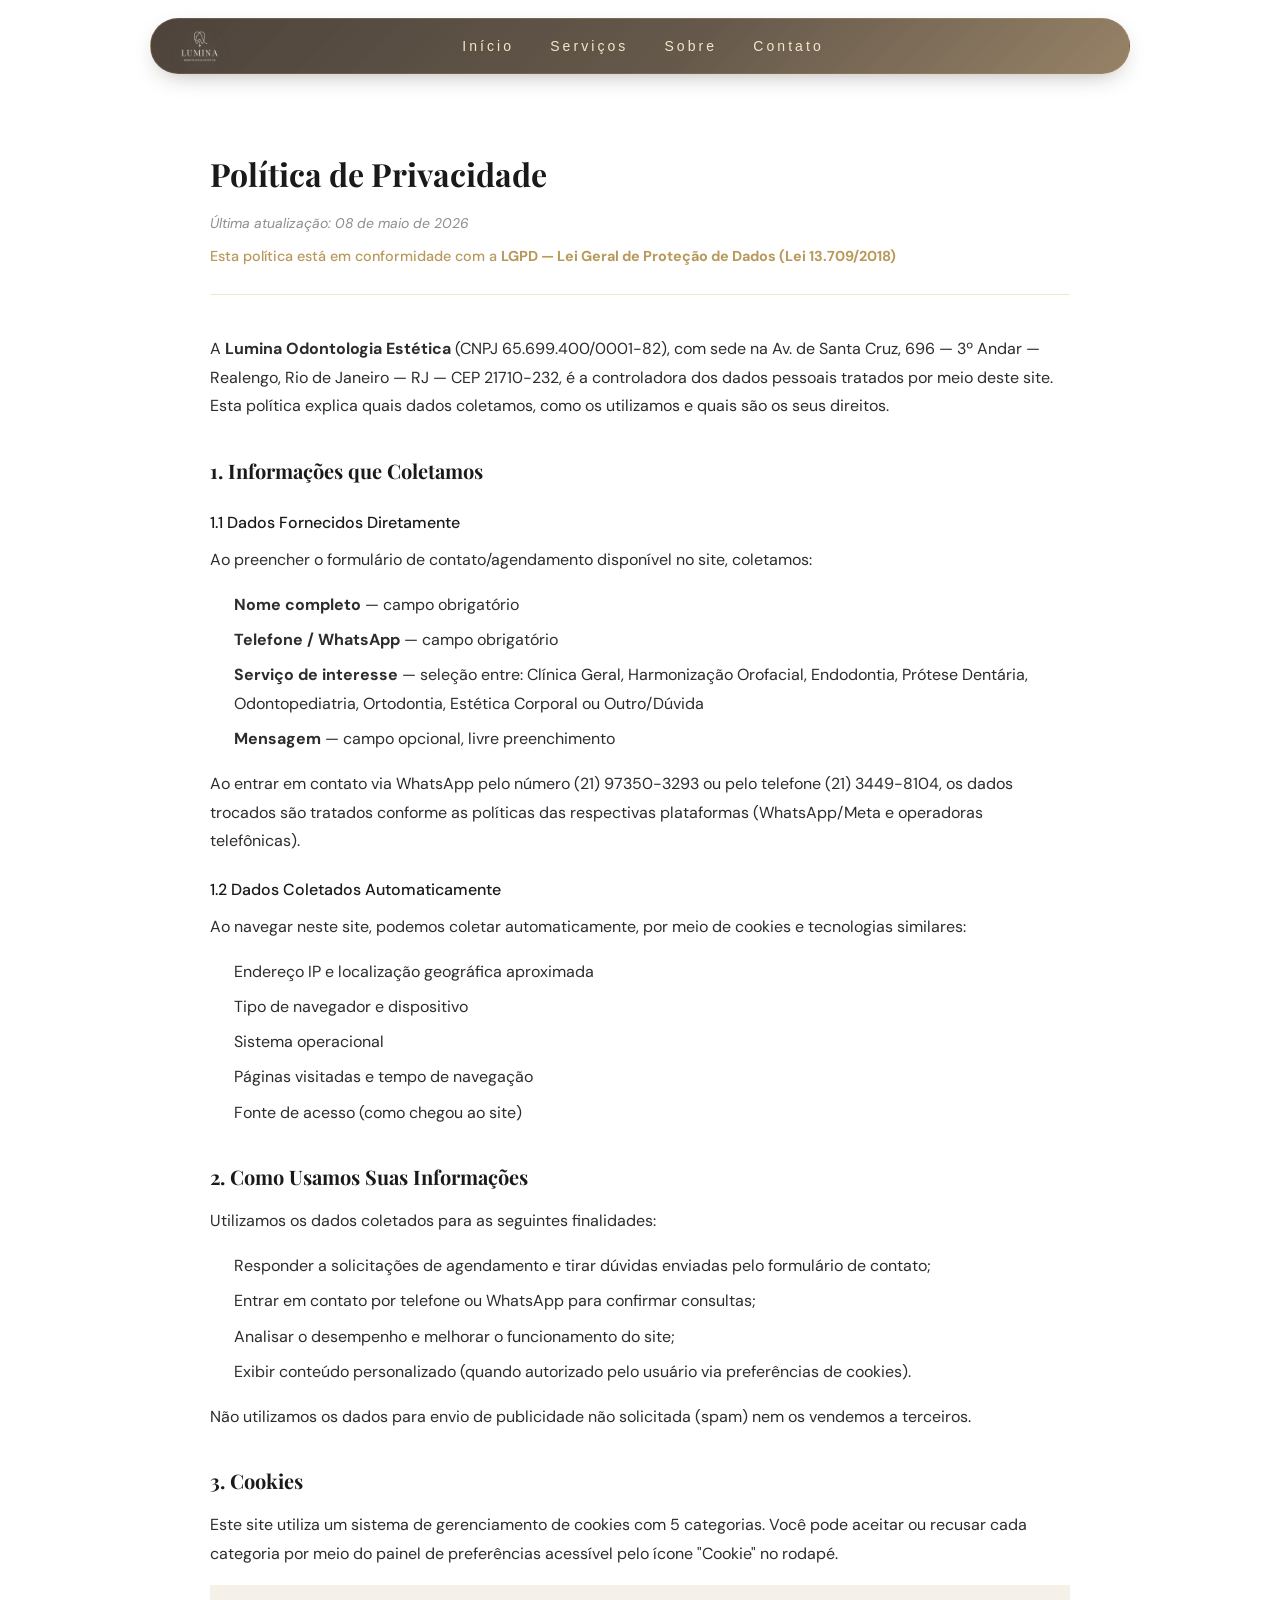
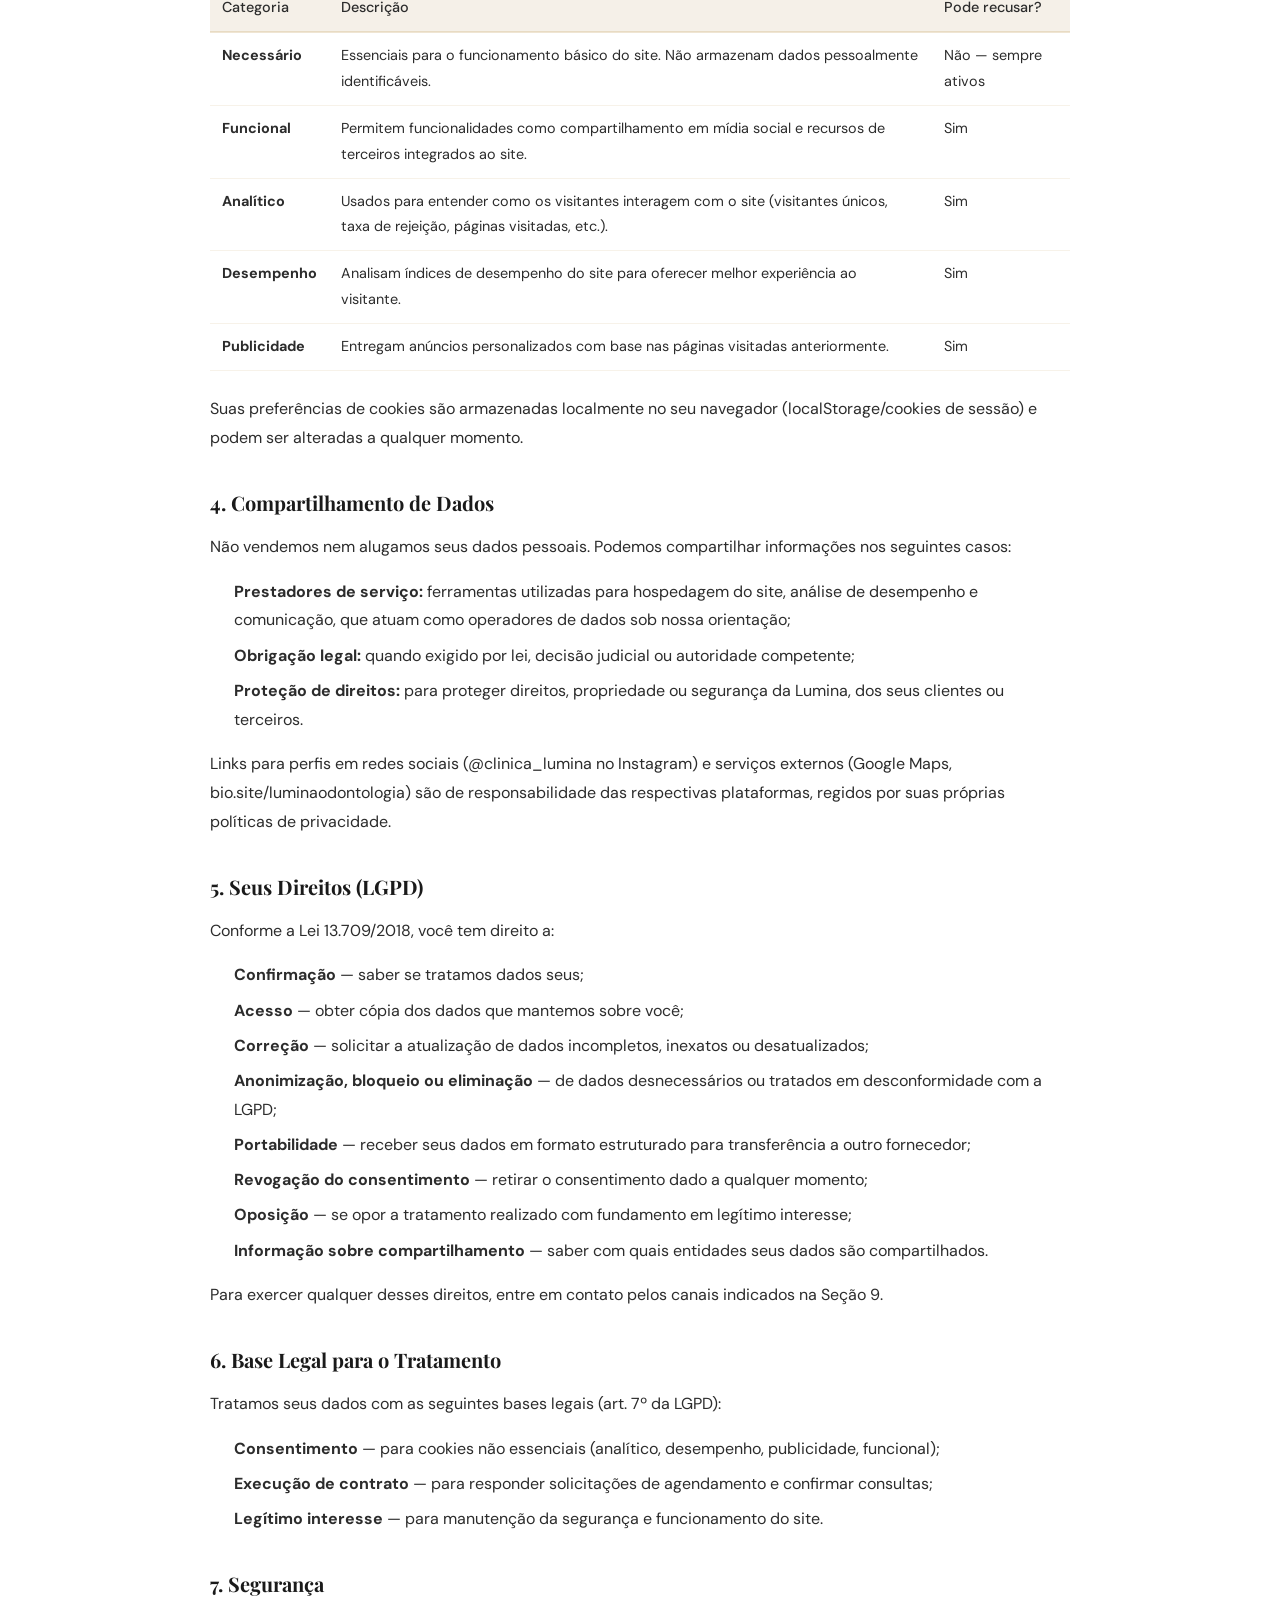
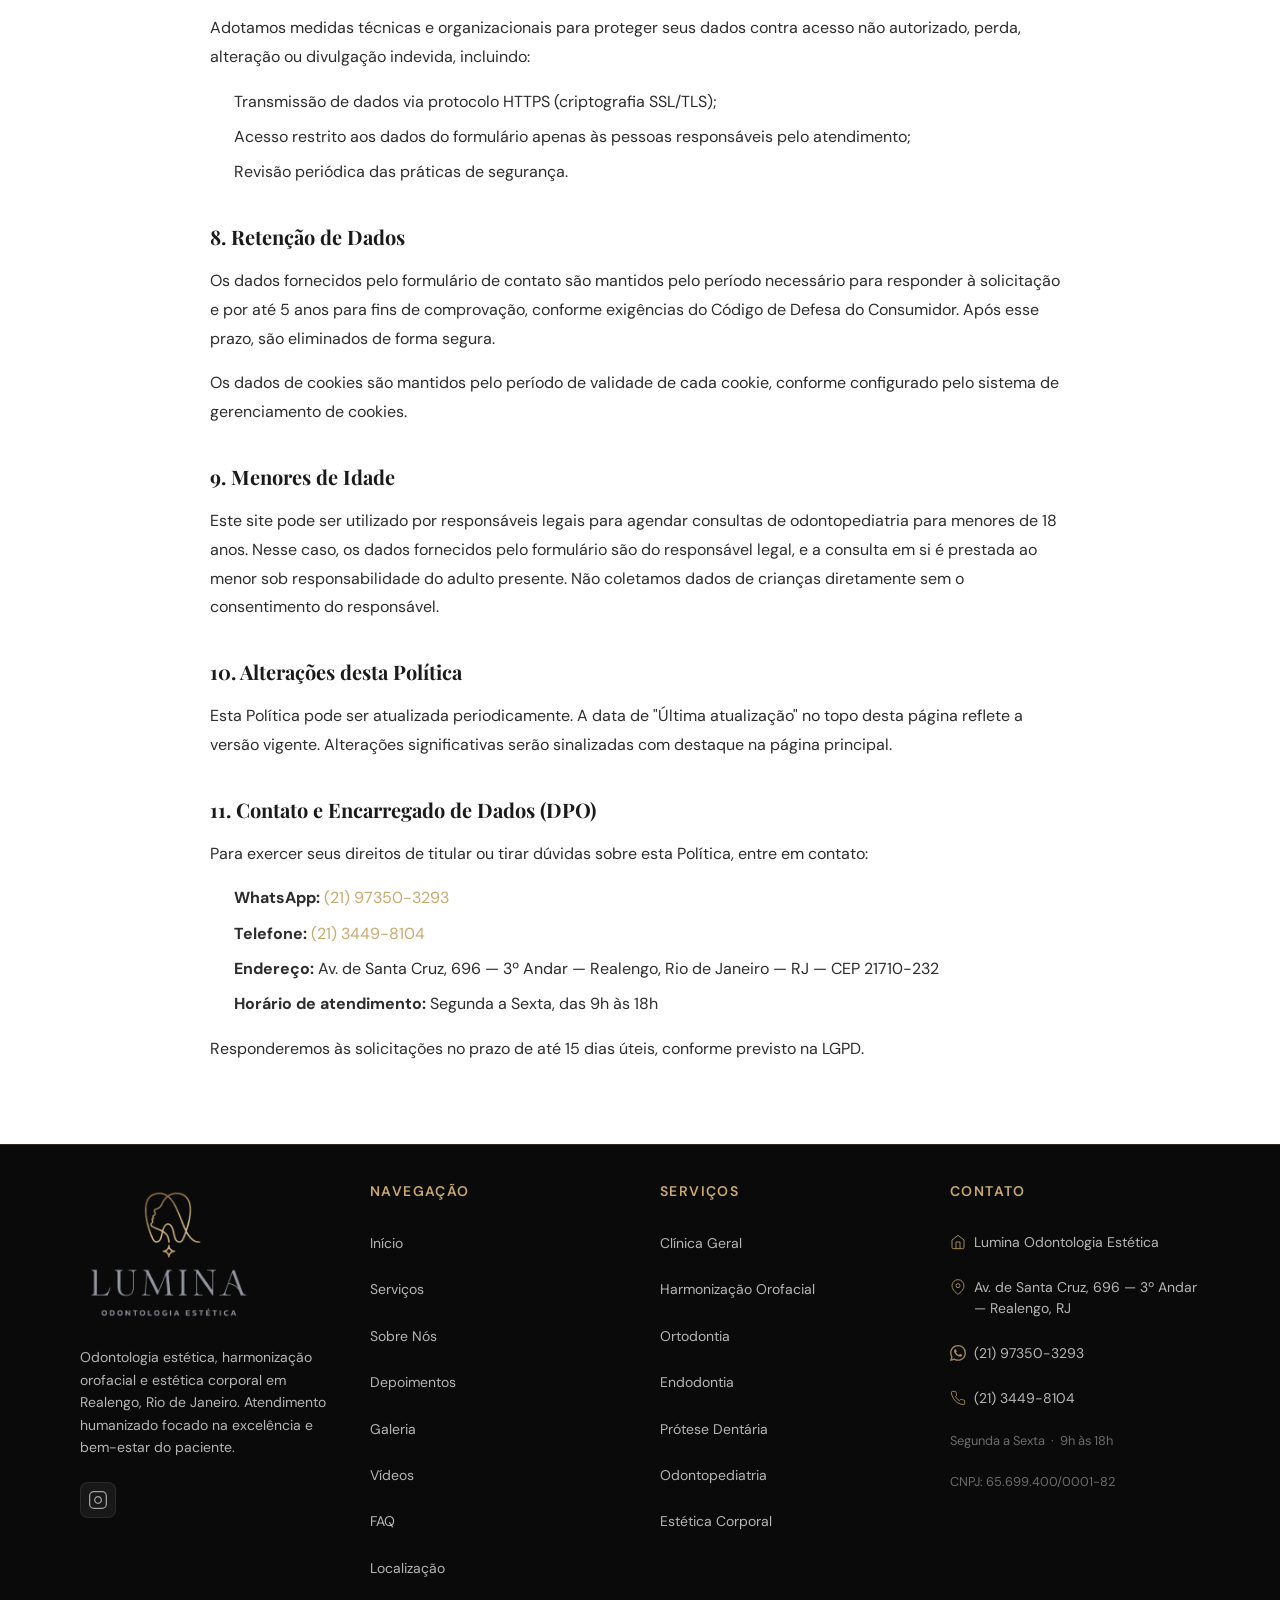
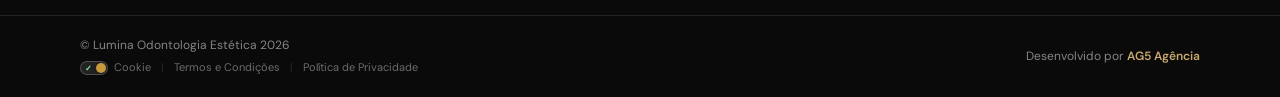
==== politica-de-privacidade.html @ 4908723a "feat: atualização da landing page para versão premium" ====
<!DOCTYPE html>
<html lang="pt-BR">
<head>
  <meta charset="UTF-8">
  <meta name="viewport" content="width=device-width, initial-scale=1.0">
  <title>Política de Privacidade — Lumina Odontologia Estética</title>
  <meta name="robots" content="noindex">
  <link rel="preconnect" href="https://fonts.googleapis.com">
  <link rel="preconnect" href="https://fonts.gstatic.com" crossorigin>
  <link href="https://fonts.googleapis.com/css2?family=Playfair+Display:wght@400;700&family=DM+Sans:wght@300;400;500&display=swap" rel="stylesheet">
  <link rel="stylesheet" href="style.css">
  <link rel="preload" href="cookie-banner.css" as="style" onload="this.onload=null;this.rel='stylesheet'">
  <noscript><link rel="stylesheet" href="cookie-banner.css"></noscript>
  <link rel="shortcut icon" href="Assets/favicon-lumina-odontologia.ico" type="image/x-icon">
  <style>
    .legal-page {
      max-width: 900px;
      margin: calc(var(--navbar-height) + 60px) auto 80px;
      padding: 0 20px;
      font-family: var(--font-corpo);
      color: var(--grafite);
      line-height: 1.8;
    }
    .legal-page h1 {
      font-family: var(--font-titulo);
      font-size: 2rem;
      color: var(--preto);
      margin-bottom: 0.5rem;
    }
    .legal-page .legal-meta {
      font-size: 0.875rem;
      color: var(--cinza);
      margin-bottom: 0.5rem;
    }
    .legal-page .legal-lgpd {
      font-size: 0.9rem;
      font-weight: 500;
      color: var(--ouro-escuro);
      margin-bottom: 2.5rem;
      padding-bottom: 1.5rem;
      border-bottom: 1px solid var(--borda-forte);
    }
    .legal-page h2 {
      font-family: var(--font-titulo);
      font-size: 1.25rem;
      color: var(--preto);
      margin: 2rem 0 0.75rem;
    }
    .legal-page h3 {
      font-size: 1rem;
      font-weight: 500;
      color: var(--preto);
      margin: 1.25rem 0 0.5rem;
    }
    .legal-page p {
      margin-bottom: 1rem;
    }
    .legal-page ul {
      margin: 0.5rem 0 1rem 1.5rem;
    }
    .legal-page ul li {
      margin-bottom: 0.4rem;
    }
    .legal-page table {
      width: 100%;
      border-collapse: collapse;
      margin: 1rem 0 1.5rem;
      font-size: 0.9rem;
    }
    .legal-page table th {
      background: var(--creme);
      text-align: left;
      padding: 10px 12px;
      font-weight: 500;
      border-bottom: 2px solid var(--borda-forte);
    }
    .legal-page table td {
      padding: 10px 12px;
      border-bottom: 1px solid var(--borda);
      vertical-align: top;
    }
    .legal-page a {
      color: var(--ouro);
      text-decoration: none;
    }
    .legal-page a:hover {
      text-decoration: underline;
    }
  </style>
</head>
<body>

  <!-- ========== NAVBAR PREMIUM ========== -->
  <header class="navbar-wrapper">
    <nav class="navbar" id="navbar" role="navigation" aria-label="Navegação principal">
      <div class="navbar-container">
        <!-- Brand / Logo -->
        <a href="index.html" class="navbar-logo" aria-label="Lumina Odontologia Estética - Início">
          <picture>
            <source media="(min-width: 768px)" srcset="Assets/logo-lumina-odontologia-desktop.webp">
            <img src="Assets/logo-lumina-odontologia-mobile.webp" alt="Lumina Odontologia Estética" class="logo-image">
          </picture>
        </a>

        <!-- Desktop Menu -->
        <div class="navbar-desktop">
          <ul class="navbar-links" role="menubar">
            <li class="nav-item" role="none"><a href="index.html#inicio" class="nav-link" role="menuitem">Início</a></li>
            <li class="nav-item" role="none"><a href="index.html#servicos" class="nav-link" role="menuitem">Serviços</a></li>
            <li class="nav-item" role="none"><a href="index.html#sobre" class="nav-link" role="menuitem">Sobre</a></li>
            <li class="nav-item" role="none"><a href="index.html#cta" class="nav-link" role="menuitem">Contato</a></li>
          </ul>
        </div>

        <!-- Mobile Toggle -->
        <button class="navbar-toggle" id="navbarToggle" aria-label="Abrir menu" aria-expanded="false" aria-controls="drawer">
          <span class="hamburger-line"></span>
          <span class="hamburger-line"></span>
          <span class="hamburger-line"></span>
        </button>
      </div>
    </nav>
  </header>

  <main class="legal-page" id="conteudo-principal">
    <h1>Política de Privacidade</h1>
    <p class="legal-meta"><em>Última atualização: 08 de maio de 2026</em></p>
    <p class="legal-lgpd">Esta política está em conformidade com a <strong>LGPD — Lei Geral de Proteção de Dados (Lei 13.709/2018)</strong></p>

    <p>A <strong>Lumina Odontologia Estética</strong> (CNPJ 65.699.400/0001-82), com sede na Av. de Santa Cruz, 696 — 3º Andar — Realengo, Rio de Janeiro — RJ — CEP 21710-232, é a controladora dos dados pessoais tratados por meio deste site. Esta política explica quais dados coletamos, como os utilizamos e quais são os seus direitos.</p>

    <section>
      <h2>1. Informações que Coletamos</h2>

      <h3>1.1 Dados Fornecidos Diretamente</h3>
      <p>Ao preencher o formulário de contato/agendamento disponível no site, coletamos:</p>
      <ul>
        <li><strong>Nome completo</strong> — campo obrigatório</li>
        <li><strong>Telefone / WhatsApp</strong> — campo obrigatório</li>
        <li><strong>Serviço de interesse</strong> — seleção entre: Clínica Geral, Harmonização Orofacial, Endodontia, Prótese Dentária, Odontopediatria, Ortodontia, Estética Corporal ou Outro/Dúvida</li>
        <li><strong>Mensagem</strong> — campo opcional, livre preenchimento</li>
      </ul>
      <p>Ao entrar em contato via WhatsApp pelo número (21) 97350-3293 ou pelo telefone (21) 3449-8104, os dados trocados são tratados conforme as políticas das respectivas plataformas (WhatsApp/Meta e operadoras telefônicas).</p>

      <h3>1.2 Dados Coletados Automaticamente</h3>
      <p>Ao navegar neste site, podemos coletar automaticamente, por meio de cookies e tecnologias similares:</p>
      <ul>
        <li>Endereço IP e localização geográfica aproximada</li>
        <li>Tipo de navegador e dispositivo</li>
        <li>Sistema operacional</li>
        <li>Páginas visitadas e tempo de navegação</li>
        <li>Fonte de acesso (como chegou ao site)</li>
      </ul>
    </section>

    <section>
      <h2>2. Como Usamos Suas Informações</h2>
      <p>Utilizamos os dados coletados para as seguintes finalidades:</p>
      <ul>
        <li>Responder a solicitações de agendamento e tirar dúvidas enviadas pelo formulário de contato;</li>
        <li>Entrar em contato por telefone ou WhatsApp para confirmar consultas;</li>
        <li>Analisar o desempenho e melhorar o funcionamento do site;</li>
        <li>Exibir conteúdo personalizado (quando autorizado pelo usuário via preferências de cookies).</li>
      </ul>
      <p>Não utilizamos os dados para envio de publicidade não solicitada (spam) nem os vendemos a terceiros.</p>
    </section>

    <section>
      <h2>3. Cookies</h2>
      <p>Este site utiliza um sistema de gerenciamento de cookies com 5 categorias. Você pode aceitar ou recusar cada categoria por meio do painel de preferências acessível pelo ícone "Cookie" no rodapé.</p>

      <table>
        <thead>
          <tr>
            <th>Categoria</th>
            <th>Descrição</th>
            <th>Pode recusar?</th>
          </tr>
        </thead>
        <tbody>
          <tr>
            <td><strong>Necessário</strong></td>
            <td>Essenciais para o funcionamento básico do site. Não armazenam dados pessoalmente identificáveis.</td>
            <td>Não — sempre ativos</td>
          </tr>
          <tr>
            <td><strong>Funcional</strong></td>
            <td>Permitem funcionalidades como compartilhamento em mídia social e recursos de terceiros integrados ao site.</td>
            <td>Sim</td>
          </tr>
          <tr>
            <td><strong>Analítico</strong></td>
            <td>Usados para entender como os visitantes interagem com o site (visitantes únicos, taxa de rejeição, páginas visitadas, etc.).</td>
            <td>Sim</td>
          </tr>
          <tr>
            <td><strong>Desempenho</strong></td>
            <td>Analisam índices de desempenho do site para oferecer melhor experiência ao visitante.</td>
            <td>Sim</td>
          </tr>
          <tr>
            <td><strong>Publicidade</strong></td>
            <td>Entregam anúncios personalizados com base nas páginas visitadas anteriormente.</td>
            <td>Sim</td>
          </tr>
        </tbody>
      </table>

      <p>Suas preferências de cookies são armazenadas localmente no seu navegador (localStorage/cookies de sessão) e podem ser alteradas a qualquer momento.</p>
    </section>

    <section>
      <h2>4. Compartilhamento de Dados</h2>
      <p>Não vendemos nem alugamos seus dados pessoais. Podemos compartilhar informações nos seguintes casos:</p>
      <ul>
        <li><strong>Prestadores de serviço:</strong> ferramentas utilizadas para hospedagem do site, análise de desempenho e comunicação, que atuam como operadores de dados sob nossa orientação;</li>
        <li><strong>Obrigação legal:</strong> quando exigido por lei, decisão judicial ou autoridade competente;</li>
        <li><strong>Proteção de direitos:</strong> para proteger direitos, propriedade ou segurança da Lumina, dos seus clientes ou terceiros.</li>
      </ul>
      <p>Links para perfis em redes sociais (@clinica_lumina no Instagram) e serviços externos (Google Maps, bio.site/luminaodontologia) são de responsabilidade das respectivas plataformas, regidos por suas próprias políticas de privacidade.</p>
    </section>

    <section>
      <h2>5. Seus Direitos (LGPD)</h2>
      <p>Conforme a Lei 13.709/2018, você tem direito a:</p>
      <ul>
        <li><strong>Confirmação</strong> — saber se tratamos dados seus;</li>
        <li><strong>Acesso</strong> — obter cópia dos dados que mantemos sobre você;</li>
        <li><strong>Correção</strong> — solicitar a atualização de dados incompletos, inexatos ou desatualizados;</li>
        <li><strong>Anonimização, bloqueio ou eliminação</strong> — de dados desnecessários ou tratados em desconformidade com a LGPD;</li>
        <li><strong>Portabilidade</strong> — receber seus dados em formato estruturado para transferência a outro fornecedor;</li>
        <li><strong>Revogação do consentimento</strong> — retirar o consentimento dado a qualquer momento;</li>
        <li><strong>Oposição</strong> — se opor a tratamento realizado com fundamento em legítimo interesse;</li>
        <li><strong>Informação sobre compartilhamento</strong> — saber com quais entidades seus dados são compartilhados.</li>
      </ul>
      <p>Para exercer qualquer desses direitos, entre em contato pelos canais indicados na Seção 9.</p>
    </section>

    <section>
      <h2>6. Base Legal para o Tratamento</h2>
      <p>Tratamos seus dados com as seguintes bases legais (art. 7º da LGPD):</p>
      <ul>
        <li><strong>Consentimento</strong> — para cookies não essenciais (analítico, desempenho, publicidade, funcional);</li>
        <li><strong>Execução de contrato</strong> — para responder solicitações de agendamento e confirmar consultas;</li>
        <li><strong>Legítimo interesse</strong> — para manutenção da segurança e funcionamento do site.</li>
      </ul>
    </section>

    <section>
      <h2>7. Segurança</h2>
      <p>Adotamos medidas técnicas e organizacionais para proteger seus dados contra acesso não autorizado, perda, alteração ou divulgação indevida, incluindo:</p>
      <ul>
        <li>Transmissão de dados via protocolo HTTPS (criptografia SSL/TLS);</li>
        <li>Acesso restrito aos dados do formulário apenas às pessoas responsáveis pelo atendimento;</li>
        <li>Revisão periódica das práticas de segurança.</li>
      </ul>
    </section>

    <section>
      <h2>8. Retenção de Dados</h2>
      <p>Os dados fornecidos pelo formulário de contato são mantidos pelo período necessário para responder à solicitação e por até 5 anos para fins de comprovação, conforme exigências do Código de Defesa do Consumidor. Após esse prazo, são eliminados de forma segura.</p>
      <p>Os dados de cookies são mantidos pelo período de validade de cada cookie, conforme configurado pelo sistema de gerenciamento de cookies.</p>
    </section>

    <section>
      <h2>9. Menores de Idade</h2>
      <p>Este site pode ser utilizado por responsáveis legais para agendar consultas de odontopediatria para menores de 18 anos. Nesse caso, os dados fornecidos pelo formulário são do responsável legal, e a consulta em si é prestada ao menor sob responsabilidade do adulto presente. Não coletamos dados de crianças diretamente sem o consentimento do responsável.</p>
    </section>

    <section>
      <h2>10. Alterações desta Política</h2>
      <p>Esta Política pode ser atualizada periodicamente. A data de "Última atualização" no topo desta página reflete a versão vigente. Alterações significativas serão sinalizadas com destaque na página principal.</p>
    </section>

    <section>
      <h2>11. Contato e Encarregado de Dados (DPO)</h2>
      <p>Para exercer seus direitos de titular ou tirar dúvidas sobre esta Política, entre em contato:</p>
      <ul>
        <li><strong>WhatsApp:</strong> <a href="https://wa.me/5521973503293" target="_blank" rel="noopener noreferrer">(21) 97350-3293</a></li>
        <li><strong>Telefone:</strong> <a href="tel:+552134498104">(21) 3449-8104</a></li>
        <li><strong>Endereço:</strong> Av. de Santa Cruz, 696 — 3º Andar — Realengo, Rio de Janeiro — RJ — CEP 21710-232</li>
        <li><strong>Horário de atendimento:</strong> Segunda a Sexta, das 9h às 18h</li>
      </ul>
      <p>Responderemos às solicitações no prazo de até 15 dias úteis, conforme previsto na LGPD.</p>
    </section>
  </main>

  <!-- ========== RODAPÉ ========== -->
  <footer class="rodape" role="contentinfo">
    <div class="footer-main">
      <div class="footer-container">

        <!-- Coluna 1 — Marca -->
        <div class="footer-brand">
          <a href="index.html" class="rodape-logo" aria-label="Lumina Odontologia Estética">
            <img src="Assets/logo-lumina-odontologia-desktop.webp" alt="Lumina Odontologia Estética" class="footer-logo-img">
          </a>
          <p class="footer-desc">Odontologia estética, harmonização orofacial e estética corporal em Realengo, Rio de Janeiro. Atendimento humanizado focado na excelência e bem-estar do paciente.</p>
          <div class="footer-social">
            <a href="https://www.instagram.com/clinica_lumina/" target="_blank" rel="noopener noreferrer" class="footer-social-link" aria-label="Instagram @clinica_lumina">
              <svg viewBox="0 0 24 24" fill="none" stroke="currentColor" stroke-width="1.5" width="20" height="20" aria-hidden="true">
                <rect x="2" y="2" width="20" height="20" rx="5" ry="5"/>
                <path d="M16 11.37A4 4 0 1 1 12.63 8 4 4 0 0 1 16 11.37z"/>
                <line x1="17.5" y1="6.5" x2="17.51" y2="6.5"/>
              </svg>
            </a>
          </div>
        </div>

        <!-- Coluna 2 — Navegação -->
        <div class="footer-links">
          <h4 class="footer-col-title">Navegação</h4>
          <ul>
            <li><a href="index.html#inicio"      class="footer-nav-link">Início</a></li>
            <li><a href="index.html#servicos"    class="footer-nav-link">Serviços</a></li>
            <li><a href="index.html#sobre"       class="footer-nav-link">Sobre Nós</a></li>
            <li><a href="index.html#depoimentos" class="footer-nav-link">Depoimentos</a></li>
            <li><a href="index.html#galeria"     class="footer-nav-link">Galeria</a></li>
            <li><a href="index.html#videos"      class="footer-nav-link">Vídeos</a></li>
            <li><a href="index.html#faq"         class="footer-nav-link">FAQ</a></li>
            <li><a href="index.html#localizacao" class="footer-nav-link">Localização</a></li>
          </ul>
        </div>

        <!-- Coluna 3 — Serviços -->
        <div class="footer-links">
          <h4 class="footer-col-title">Serviços</h4>
          <ul>
            <li><a href="index.html#servicos" class="footer-nav-link">Clínica Geral</a></li>
            <li><a href="index.html#servicos" class="footer-nav-link">Harmonização Orofacial</a></li>
            <li><a href="index.html#servicos" class="footer-nav-link">Ortodontia</a></li>
            <li><a href="index.html#servicos" class="footer-nav-link">Endodontia</a></li>
            <li><a href="index.html#servicos" class="footer-nav-link">Prótese Dentária</a></li>
            <li><a href="index.html#servicos" class="footer-nav-link">Odontopediatria</a></li>
            <li><a href="index.html#servicos" class="footer-nav-link">Estética Corporal</a></li>
          </ul>
        </div>

        <!-- Coluna 4 — Contato -->
        <div class="footer-contact">
          <h4 class="footer-col-title">Contato</h4>
          <ul>
            <li>
              <a href="https://share.google/27CWbQ4zzTNDSJMwu" target="_blank" rel="noopener noreferrer" class="footer-contact-link">
                <svg viewBox="0 0 24 24" fill="none" stroke="currentColor" stroke-width="1.5" width="16" height="16" aria-hidden="true"><path d="M3 9l9-7 9 7v11a2 2 0 0 1-2 2H5a2 2 0 0 1-2-2z"/><polyline points="9 22 9 12 15 12 15 22"/></svg>
                <span>Lumina Odontologia Estética</span>
              </a>
            </li>
            <li>
              <a href="https://share.google/27CWbQ4zzTNDSJMwu" target="_blank" rel="noopener noreferrer" class="footer-contact-link">
                <svg viewBox="0 0 24 24" fill="none" stroke="currentColor" stroke-width="1.5" width="16" height="16" aria-hidden="true"><path d="M21 10c0 7-9 13-9 13s-9-6-9-13a9 9 0 0 1 18 0z"/><circle cx="12" cy="10" r="3"/></svg>
                <span>Av. de Santa Cruz, 696 — 3º Andar — Realengo, RJ</span>
              </a>
            </li>
            <li>
              <a href="https://wa.me/5521973503293?text=Ol%C3%A1%2C%20vim%20atrav%C3%A9s%20do%20site%20e%20gostaria%20de%20agendar%20uma%20consulta%20na%20Lumina." target="_blank" rel="noopener noreferrer" class="footer-contact-link">
                <svg viewBox="0 0 24 24" fill="currentColor" width="16" height="16" aria-hidden="true"><path d="M17.472 14.382c-.297-.149-1.758-.867-2.03-.967-.273-.099-.471-.148-.67.15-.197.297-.767.966-.94 1.164-.173.199-.347.223-.644.075-.297-.15-1.255-.463-2.39-1.475-.883-.788-1.48-1.761-1.653-2.059-.173-.297-.018-.458.13-.606.134-.133.298-.347.446-.52.149-.174.198-.298.298-.497.099-.198.05-.371-.025-.52-.075-.149-.669-1.612-.916-2.207-.242-.579-.487-.5-.669-.51-.173-.008-.371-.01-.57-.01-.198 0-.52.074-.792.372-.272.297-1.04 1.016-1.04 2.479 0 1.462 1.065 2.875 1.213 3.074.149.198 2.096 3.2 5.077 4.487.709.306 1.262.489 1.694.625.712.227 1.36.195 1.871.118.571-.085 1.758-.719 2.006-1.413.248-.694.248-1.289.173-1.413-.074-.124-.272-.198-.57-.347m-5.421 7.403h-.004a9.87 9.87 0 01-5.031-1.378l-.361-.214-3.741.982.998-3.648-.235-.374a9.86 9.86 0 01-1.51-5.26c.001-5.45 4.436-9.884 9.888-9.884 2.64 0 5.122 1.03 6.988 2.898a9.825 9.825 0 012.893 6.994c-.003 5.45-4.437 9.884-9.885 9.884m8.413-18.297A11.815 11.815 0 0012.05 0C5.495 0 .16 5.335.157 11.892c0 2.096.547 4.142 1.588 5.945L.057 24l6.305-1.654a11.882 11.882 0 005.683 1.448h.005c6.554 0 11.89-5.335 11.893-11.893a11.821 11.821 0 00-3.48-8.413z"/></svg>
                <span>(21) 97350-3293</span>
              </a>
            </li>
            <li>
              <a href="tel:+552134498104" class="footer-contact-link">
                <svg viewBox="0 0 24 24" fill="none" stroke="currentColor" stroke-width="1.5" width="16" height="16" aria-hidden="true"><path d="M22 16.92v3a2 2 0 0 1-2.18 2 19.79 19.79 0 0 1-8.63-3.07 19.5 19.5 0 0 1-6-6 19.79 19.79 0 0 1-3.07-8.67A2 2 0 0 1 4.11 2h3a2 2 0 0 1 2 1.72 12.84 12.84 0 0 0 .7 2.81 2 2 0 0 1-.45 2.11L8.09 9.91a16 16 0 0 0 6 6l1.27-1.27a2 2 0 0 1 2.11-.45 12.84 12.84 0 0 0 2.81.7A2 2 0 0 1 22 16.92z"/></svg>
                <span>(21) 3449-8104</span>
              </a>
            </li>
            <li class="footer-contact-info">
              <span>Segunda a Sexta &nbsp;·&nbsp; 9h às 18h</span>
            </li>
            <li class="footer-contact-info">
              <span>CNPJ: 65.699.400/0001-82</span>
            </li>
          </ul>
        </div>

      </div>
    </div>

    <div class="rodape-creditos">
      <div class="container">
        <div class="creditos-layout">
          <div class="creditos-esquerda">
            <p class="creditos-copyright">&copy; Lumina Odontologia Estética 2026</p>
            <div class="footer-legal-links">
              <a href="#" id="ck-prefs-link" class="footer-legal-link">
                <span id="cookie-toggle" style="display:inline-flex; align-items:center; width:28px; height:14px; background:rgba(255,255,255,0.1); border-radius:10px; padding:2px; border:1px solid rgba(255,255,255,0.2); position:relative; font-size:8px; font-weight:bold;">
                  <span style="color:#86EFAC; margin-left:2px;">✓</span>
                  <span style="color:#FCA5A5; margin-left:auto; margin-right:2px;">✕</span>
                  <span id="cookie-toggle-dot" style="position:absolute; left:15px; width:10px; height:10px; background:#C49A3C; border-radius:50%; box-shadow:0 0 5px rgba(0,0,0,0.3); transition:left 0.2s ease;"></span>
                </span>
                Cookie
              </a>
              <span class="footer-legal-sep">|</span>
              <a href="termos-e-condicoes.html" class="footer-legal-link">Termos e Condições</a>
              <span class="footer-legal-sep">|</span>
              <a href="politica-de-privacidade.html" class="footer-legal-link">Política de Privacidade</a>
            </div>
          </div>
          <p class="creditos-direita">
            Desenvolvido por <a href="https://www.ag5agencia.com.br" target="_blank" rel="noopener noreferrer" class="creditos-link">AG5 Agência</a>
          </p>
        </div>
      </div>
    </div>
  </footer>

  <script src="script.js" defer></script>
  <script src="cookie-banner.js" defer></script>

  <!-- ========== DRAWER MOBILE ========== -->
  <div class="drawer-overlay" id="drawerOverlay" aria-hidden="true"></div>

  <nav class="drawer" id="drawer" role="dialog" aria-modal="true" aria-label="Menu de navegação" aria-hidden="true">
    <div class="drawer-header">
      <a href="index.html" class="drawer-logo" aria-label="Lumina Odontologia Estética - Início">
        <img src="Assets/logo-lumina-odontologia-mobile.webp" alt="Lumina Odontologia Estética" class="drawer-logo-img">
      </a>
      <button class="drawer-close" id="drawerClose" aria-label="Fechar menu">
        <svg viewBox="0 0 24 24" fill="none" stroke="currentColor" stroke-width="2" stroke-linecap="round" width="22" height="22" aria-hidden="true">
          <path d="M18 6L6 18M6 6l12 12"/>
        </svg>
      </button>
    </div>

    <ul class="drawer-links">
      <li><a href="index.html#inicio"   class="drawer-link">Início</a></li>
      <li><a href="index.html#servicos" class="drawer-link">Serviços</a></li>
      <li><a href="index.html#sobre"    class="drawer-link">Sobre</a></li>
      <li><a href="index.html#cta"      class="drawer-link">Contato</a></li>
    </ul>
  </nav>

</body>
</html>
---- style.css ----
/* ============================================================
   LUMINA ODONTOLOGIA ESTÉTICA — CSS
   Luxury Wellness | Mobile-First | IntersectionObserver
   ============================================================ */

/* ---------- VARIÁVEIS CSS ---------- */
:root {
  /* Cores */
  --ouro: #C9A96E;
  --ouro-escuro: #B8995A;
  --creme: #F5F0E8;
  --preto: #1A1A1A;
  --grafite: #2C2C2C;
  --cinza: #8E8E8E;
  --branco: #FFFFFF;
  --branco-suave: #FAFAFA;
  --borda: rgba(201, 169, 110, 0.15);
  --borda-forte: rgba(201, 169, 110, 0.3);

  /* Fontes */
  --font-titulo: 'Playfair Display', Georgia, serif;
  --font-corpo: 'DM Sans', -apple-system, BlinkMacSystemFont, sans-serif;

  /* Espaçamentos */
  --space-xs: 0.5rem;
  --space-sm: 1rem;
  --space-md: 1.5rem;
  --space-lg: 2.5rem;
  --space-xl: 4rem;
  --space-2xl: 6rem;
  --space-3xl: 8rem;

  /* Container */
  --container-max: 1200px;
  --container-pad: 1.5rem;

  /* Transições */
  --ease-out: cubic-bezier(0.25, 0.46, 0.45, 0.94);
  --ease-in-out: cubic-bezier(0.77, 0, 0.175, 1);

  /* Navbar */
  --navbar-height: 85px;
  --navbar-height-scrolled: 70px;
}

/* ---------- ANIMAÇÕES ---------- */
.reveal-on-scroll {
  opacity: 0;
  transform: translateY(30px);
  transition: all 800ms var(--ease-out);
}

.reveal-on-scroll.visible {
  opacity: 1;
  transform: translateY(0);
}

.reveal-on-scroll[data-delay="200"] { transition-delay: 200ms; }
.reveal-on-scroll[data-delay="400"] { transition-delay: 400ms; }


/* ---------- RESET ---------- */
*, *::before, *::after {
  margin: 0;
  padding: 0;
  box-sizing: border-box;
}

html {
  scroll-behavior: smooth;
  font-size: 16px;
  -webkit-font-smoothing: antialiased;
  -moz-osx-font-smoothing: grayscale;
  overflow-x: hidden;
  width: 100%;
}

body {
  font-family: var(--font-corpo);
  font-weight: 400;
  color: var(--grafite);
  background-color: var(--branco);
  line-height: 1.6;
  overflow-x: hidden;
  width: 100%;
  position: relative;
  -webkit-text-size-adjust: 100%;
}

/* PageSpeed fix: use class for scroll locking instead of inline style */
body.no-scroll {
  overflow: hidden;
}

img {
  max-width: 100%;
  height: auto;
  display: block;
}

/* SEO: texto visível apenas para crawlers/leitores de tela */
.visually-hidden {
  position: absolute !important;
  width: 1px;
  height: 1px;
  padding: 0;
  margin: -1px;
  overflow: hidden;
  clip: rect(0, 0, 0, 0);
  white-space: nowrap;
  border: 0;
}

a {
  color: inherit;
  text-decoration: none;
}

button {
  font-family: inherit;
  cursor: pointer;
  border: none;
  background: none;
}

ul, ol {
  list-style: none;
}

/* Skip Link */
.skip-link {
  position: absolute;
  top: -100%;
  left: 50%;
  transform: translateX(-50%);
  background: var(--preto);
  color: var(--ouro);
  padding: 0.75rem 1.5rem;
  z-index: 9999;
  border-radius: 0 0 8px 8px;
  font-weight: 500;
  font-size: 0.875rem;
  transition: top 0.3s;
}

.skip-link:focus {
  top: 0;
}

/* ---------- UTILITÁRIOS ---------- */
.container {
  width: 100%;
  max-width: var(--container-max);
  margin: 0 auto;
  padding-left: var(--container-pad);
  padding-right: var(--container-pad);
}

@media (max-width: 768px) {
  .container {
    padding-left: 1.25rem;
    padding-right: 1.25rem;
    max-width: 100vw;
  }
}

/* Klaas-style numbering block */
.numbering-block {
  display: flex;
  align-items: center;
  gap: 0.75rem;
  margin-bottom: var(--space-lg);
}

.numbering-block.is-align-center {
  justify-content: center;
}

.sign-text {
  font-family: var(--font-corpo);
  font-size: 0.75rem;
  font-weight: 600; /* Aumentado de 500 para 600 */
  letter-spacing: 0.2em;
  text-transform: uppercase;
  color: #666666; /* Escurecido para passar no contraste WCAG 4.5:1 */
}

.sign-text.is-number {
  font-family: var(--font-titulo);
  font-size: 1rem;
  color: var(--ouro);
  font-weight: 400;
}

.numbering-line {
  width: 40px;
  height: 1px;
  background-color: var(--borda-forte);
}

.section-label {
  display: block;
  font-family: var(--font-corpo);
  font-size: 0.75rem;
  font-weight: 500;
  letter-spacing: 0.2em;
  text-transform: uppercase;
  color: var(--ouro);
  margin-bottom: var(--space-sm);
}

.section-title {
  font-family: var(--font-titulo);
  font-weight: 400;
  font-size: clamp(1.75rem, 4vw, 2.75rem);
  line-height: 1.2;
  color: var(--preto);
}

.section-title em {
  font-style: italic;
  color: var(--ouro-escuro); /* Usar ouro mais escuro para melhor contraste em fundo claro */
}

.section-header {
  text-align: center;
  margin-bottom: var(--space-xl);
}

/* Vertical flex gap utility */
.vertical-flex-gap-4em {
  display: flex;
  flex-direction: column;
  gap: var(--space-2xl);
}

.vertical-flex-gap-4em.is-center {
  align-items: center;
  text-align: center;
}

/* Botões */
.btn {
  display: inline-flex;
  align-items: center;
  justify-content: center;
  gap: 0.5rem;
  padding: 0.875rem 1.75rem;
  font-family: var(--font-corpo);
  font-size: 0.9375rem;
  font-weight: 500;
  border-radius: 4px;
  transition: all 300ms var(--ease-out);
  will-change: transform, background-color, color;
}

.btn-primary {
  background-color: var(--ouro);
  color: var(--branco);
  border: 1.5px solid var(--ouro);
}

.btn-primary:hover {
  background-color: var(--preto);
  color: var(--ouro);
  border-color: var(--preto);
}

/* Botão WhatsApp da hero — degradê marrom→dourado (espelha a navbar) */
.hero-actions .btn-primary {
  background: linear-gradient(135deg,
    rgba(46, 32, 20, .95) 0%,
    rgba(68, 50, 30, .92) 55%,
    rgba(132, 100, 56, .90) 100%);
  color: #F5E6C8;
  border: 1px solid rgba(201, 169, 110, .22);
  border-radius: 999px;
  padding: 14px 30px;
  font-weight: 600;
  text-transform: uppercase;
  letter-spacing: .22em;
  font-size: 0.72rem;
  backdrop-filter: blur(20px) saturate(140%);
  -webkit-backdrop-filter: blur(20px) saturate(140%);
  box-shadow: 0 10px 28px -10px rgba(42, 30, 20, .45);
  display: inline-flex;
  align-items: center;
  gap: .65rem;
}

.hero-actions .btn-primary .btn-wa-icon {
  width: 18px;
  height: 18px;
  color: #E8C88C;
  flex-shrink: 0;
  filter: drop-shadow(0 0 6px rgba(232, 200, 140, .35));
  transition: transform .3s ease;
}

.hero-actions .btn-primary:hover {
  background: linear-gradient(135deg,
    rgba(38, 26, 16, 1) 0%,
    rgba(74, 54, 32, 1) 55%,
    rgba(156, 118, 64, .95) 100%);
  color: var(--ouro);
  border-color: rgba(201, 169, 110, .4);
  box-shadow: 0 14px 32px -10px rgba(42, 30, 20, .6);
  transform: translateY(-2px);
}

.hero-actions .btn-primary:hover .btn-wa-icon {
  transform: scale(1.1);
}

/* Botão minimalista — link com traço dourado embaixo */
.btn-link-minimal {
  position: relative;
  display: inline-flex;
  align-items: center;
  padding: .65rem 2px;
  font-family: var(--font-corpo);
  font-size: .72rem;
  font-weight: 600;
  letter-spacing: .22em;
  color: var(--preto);
  text-decoration: none;
  background: transparent;
  border: 0;
  border-radius: 0;
  align-self: flex-start;
  text-transform: uppercase;
  transition: color .3s ease;
}

.btn-link-minimal::after {
  content: '';
  position: absolute;
  left: 0;
  bottom: 2px;
  width: 100%;
  height: 1px;
  background: var(--ouro);
  transform-origin: left;
  transition: transform .35s var(--ease-out, cubic-bezier(0.16, 1, 0.3, 1));
}

.btn-link-minimal:hover {
  color: var(--ouro);
}

.btn-link-minimal:hover::after {
  transform: scaleX(0.4);
}

.btn-secondary {
  background-color: transparent;
  color: var(--preto);
  border: 1.5px solid var(--preto);
}

.btn-secondary:hover {
  background-color: var(--preto);
  color: var(--ouro);
}

.btn-mapa svg {
  width: 1rem;
  height: 1rem;
}

/* ============================================================
   NAVBAR PREMIUM — Refined Klaas Style
   ============================================================ */

/* ─── NAVBAR FLUTUANTE PREMIUM ─── */
.navbar-wrapper {
  position: fixed;
  top: 18px;
  left: 0;
  right: 0;
  z-index: 1000;
  pointer-events: none;
  transition: top 0.6s cubic-bezier(0.16, 1, 0.3, 1), transform 0.6s cubic-bezier(0.16, 1, 0.3, 1);
}

.navbar {
  pointer-events: auto;
  position: relative;
  width: calc(100% - 32px);
  max-width: 980px;
  margin: 0 auto;
  height: 56px;
  display: flex;
  align-items: center;
  border-radius: 999px;
  background: linear-gradient(135deg,
    rgba(38, 26, 16, .82) 0%,
    rgba(58, 42, 24, .78) 55%,
    rgba(110, 82, 44, .72) 100%);
  backdrop-filter: blur(22px) saturate(150%);
  -webkit-backdrop-filter: blur(22px) saturate(150%);
  border: 1px solid rgba(201, 169, 110, .22);
  box-shadow: 0 8px 24px -10px rgba(42, 30, 20, .4);
  transition: all .45s var(--ease-out);
}

.navbar-container {
  width: 100%;
  padding: 0 22px 0 28px;
  display: flex;
  align-items: center;
  justify-content: space-between;
  position: relative;
}

/* Centraliza menu desktop com logo absoluta à esquerda */
@media (min-width: 1024px) {
  .navbar-container {
    justify-content: center;
  }
  .navbar-logo {
    position: absolute;
    left: 28px;
    top: 50%;
    transform: translateY(-50%);
  }
}

@media (max-width: 768px) {
  .navbar-wrapper { top: 14px; }
  .navbar {
    width: calc(100% - 24px);
    height: 56px;
    border-radius: 999px;
  }
  .navbar-container {
    padding: 0 14px 0 18px;
  }
}

.navbar-wrapper--scrolled {
  top: 12px;
}

.navbar-wrapper--scrolled .navbar {
  height: 52px;
  background: linear-gradient(135deg,
    rgba(30, 20, 12, .92) 0%,
    rgba(52, 38, 22, .90) 55%,
    rgba(102, 76, 42, .85) 100%);
  border-color: rgba(201, 169, 110, .28);
  box-shadow: 0 10px 28px -12px rgba(42, 30, 20, .5);
}

/* Estado Hidden — some ao rolar para baixo */
.navbar-wrapper--hidden {
  transform: translateY(-120%);
}

@media (max-width: 768px) {
  .navbar-wrapper--scrolled { top: 10px; }
  .navbar-wrapper--scrolled .navbar { height: 52px; }
}

/* Logo Adjustment */
.navbar-logo {
  display: flex;
  align-items: center;
  text-decoration: none;
  flex-shrink: 0;
  z-index: 2;
}

.logo-image {
  height: 34px;
  width: auto;
  display: block;
  transition: height 0.3s ease;
  max-width: 150px;
  object-fit: contain;
  filter: brightness(0) invert(1) drop-shadow(0 0 10px rgba(245, 230, 200, .25));
}

.navbar-wrapper--scrolled .logo-image {
  height: 30px;
}

@media (max-width: 768px) {
  .logo-image {
    height: 30px;
    max-width: 130px;
  }
  .navbar-wrapper--scrolled .logo-image {
    height: 26px;
  }
}

/* Menu Desktop */
.navbar-desktop {
  display: none;
  align-items: center;
  gap: 0;
}

.navbar-links {
  display: flex;
  gap: 2.4rem;
  list-style: none;
  margin: 0;
  padding: 0;
}

.nav-item {
  position: relative;
}

.nav-link {
  position: relative;
  font-family: Arial, sans-serif;
  font-size: 0.52rem;
  font-weight: 500;
  letter-spacing: 0.22em;
  color: #F5E6C8;
  display: inline-flex;
  align-items: center;
  gap: 8px;
  padding: 10px 4px;
  transition: color .3s ease;
  text-decoration: none;
}

.nav-link::after {
  content: '';
  position: absolute;
  bottom: 4px;
  left: 50%;
  transform: translateX(-50%);
  width: 0;
  height: 1px;
  background: var(--ouro);
  transition: width .35s var(--ease-out, cubic-bezier(0.16, 1, 0.3, 1));
}

.nav-link:hover,
.nav-link.active {
  color: #F5E6C8;
}

.nav-link:hover::after,
.nav-link.active::after {
  width: 22px;
}

.nav-link svg {
  transition: transform 0.3s ease;
  opacity: 0.6;
}

.nav-item:hover .nav-link svg {
  transform: rotate(180deg);
  opacity: 1;
}

/* Dropdown */
.dropdown-menu {
  position: absolute;
  top: 100%;
  left: 50%;
  transform: translateX(-50%) translateY(15px);
  background: var(--preto);
  min-width: 240px;
  padding: 1.25rem 0;
  opacity: 0;
  visibility: hidden;
  transition: all 0.35s cubic-bezier(0.23, 1, 0.32, 1);
  box-shadow: 0 20px 50px rgba(0,0,0,0.2);
  border-radius: 4px;
}

.dropdown-menu::before {
  content: '';
  position: absolute;
  top: -4px;
  left: 0;
  width: 100%;
  height: 4px;
  background: var(--ouro);
  border-radius: 4px 4px 0 0;
}

.nav-item:hover .dropdown-menu {
  opacity: 1;
  visibility: visible;
  transform: translateX(-50%) translateY(0);
}

.dropdown-menu li a {
  display: block;
  padding: 0.85rem 2rem;
  color: rgba(255, 255, 255, 0.8);
  font-size: 0.6875rem;
  font-weight: 500;
  letter-spacing: 0.12em;
  text-transform: uppercase;
  transition: all 0.3s ease;
}

.dropdown-menu li a:hover {
  background: rgba(255, 255, 255, 0.05);
  color: var(--ouro);
  padding-left: 2.25rem;
}

/* CTA Visão Geral */
.btn-navbar-cta {
  background: var(--grafite);
  color: var(--branco);
  padding: 12px 28px;
  border-radius: 100px;
  font-size: 0.6875rem;
  font-weight: 700;
  letter-spacing: 0.15em;
  text-transform: uppercase;
  transition: all 0.4s var(--ease-out);
  border: 1px solid rgba(255,255,255,0.1);
}

.btn-navbar-cta:hover {
  background: var(--ouro);
  border-color: var(--ouro);
  transform: translateY(-2px);
  box-shadow: 0 10px 20px rgba(201, 169, 110, 0.2);
}

/* Mobile Toggle Hamburger — animação X quando ativo */
.navbar-toggle {
  display: flex;
  flex-direction: column;
  justify-content: center;
  align-items: center;
  gap: 5px;
  padding: 14px;
  margin-right: -8px;
  background: transparent;
  border: none;
  cursor: pointer;
  position: relative;
  width: 48px;
  height: 48px;
}

.hamburger-line {
  width: 22px;
  height: 1.5px;
  background-color: #F5E6C8;
  transition: transform 360ms cubic-bezier(0.25, 0.46, 0.45, 0.94),
              opacity 220ms ease,
              background-color 220ms ease;
  transform-origin: center;
  display: block;
}

.navbar-wrapper:not(.navbar-wrapper--scrolled) .hamburger-line {
  background-color: #F5E6C8;
}

/* Animação X — quando drawer aberto */
.navbar-toggle[aria-expanded="true"] .hamburger-line:nth-child(1) {
  transform: translateY(6.5px) rotate(45deg);
  background-color: var(--ouro);
}
.navbar-toggle[aria-expanded="true"] .hamburger-line:nth-child(2) {
  opacity: 0;
  transform: scaleX(0);
}
.navbar-toggle[aria-expanded="true"] .hamburger-line:nth-child(3) {
  transform: translateY(-6.5px) rotate(-45deg);
  background-color: var(--ouro);
}

@media (min-width: 1024px) {
  .navbar-desktop {
    display: flex;
  }
  .navbar-toggle {
    display: none;
  }
}

@media (max-width: 768px) {
  .topbar-contact {
    gap: 1.25rem;
  }
  .topbar-link span {
    display: none;
  }
  .topbar-action span {
    font-size: 0.55rem;
  }

  /* Rodapé — Mobile */
  .footer-main {
    padding: 40px 20px 30px !important;
  }

  .footer-container {
    grid-template-columns: 1fr !important;
    gap: 2rem !important;
    padding: 0 !important;
  }

  .footer-brand,
  .footer-links,
  .footer-contact {
    margin-left: 0 !important;
    padding-left: 0 !important;
    text-align: left !important;
    align-items: flex-start !important;
  }

  .footer-brand .rodape-logo {
    justify-content: flex-start !important;
    margin: 0 0 1rem !important;
  }

  .footer-desc {
    max-width: 100% !important;
  }

  .footer-social {
    justify-content: flex-start !important;
  }

  .creditos-layout {
    flex-direction: column !important;
    align-items: flex-start !important;
    gap: 1rem !important;
  }

  .rodape-creditos .container {
    padding-left: 20px !important;
    padding-right: 20px !important;
  }

  .footer-legal-links {
    justify-content: flex-start !important;
  }

  .creditos-direita {
    text-align: left !important;
    margin-left: 0 !important;
  }
}


/* ============================================================
   DRAWER MOBILE — Slide da direita
   ============================================================ */

.drawer-overlay {
  position: fixed;
  inset: 0;
  background: rgba(0, 0, 0, 0.55);
  z-index: 9998;
  opacity: 0;
  visibility: hidden;
  transition: opacity 320ms ease, visibility 320ms ease;
}

.drawer-overlay.drawer-overlay--visible {
  opacity: 1;
  visibility: visible;
}

/* ─── DRAWER MOBILE — Premium Boutique ─── */
.drawer {
  position: fixed;
  top: 0;
  right: 0;
  bottom: 0;
  width: min(340px, 86vw);
  background:
    radial-gradient(ellipse at 50% 20%, rgba(201, 169, 110, .08) 0%, transparent 55%),
    linear-gradient(180deg, #15110B 0%, #1A1410 60%, #0F0C08 100%);
  z-index: 9999;
  display: flex;
  flex-direction: column;
  padding: 1.6rem 1.6rem 2rem;
  transform: translateX(100%);
  transition: transform .5s cubic-bezier(0.25, 0.46, 0.45, 0.94);
  overflow-y: auto;
  box-shadow: -20px 0 60px rgba(0, 0, 0, .55);
  isolation: isolate;
}

.drawer::before {
  content: '';
  position: absolute;
  top: 0;
  left: 0;
  width: 1px;
  height: 100%;
  background: linear-gradient(180deg, transparent 0%, rgba(201, 169, 110, .55) 25%, rgba(201, 169, 110, .55) 75%, transparent 100%);
  pointer-events: none;
}

.drawer--aberto { transform: translateX(0); }

.drawer-header {
  display: flex;
  align-items: center;
  justify-content: space-between;
  margin-bottom: 2rem;
  padding-bottom: 1.4rem;
  border-bottom: 1px solid rgba(201, 169, 110, .18);
}

.drawer-logo {
  display: flex;
  align-items: center;
  text-decoration: none;
  flex-shrink: 0;
}

.drawer-logo-img {
  height: 44px;
  width: auto;
  max-width: 180px;
  object-fit: contain;
  display: block;
  filter: brightness(1.15) drop-shadow(0 0 12px rgba(201, 169, 110, .25));
}

.drawer-close {
  background: rgba(255, 255, 255, .04);
  border: 1px solid rgba(201, 169, 110, .25);
  border-radius: 50%;
  width: 36px;
  height: 36px;
  display: flex;
  align-items: center;
  justify-content: center;
  color: rgba(245, 230, 200, .7);
  cursor: pointer;
  padding: 0;
  transition: all .3s ease;
}

.drawer-close:hover {
  color: var(--ouro);
  border-color: var(--ouro);
  transform: rotate(90deg);
}

/* Eyebrow "MENU" antes dos links */
.drawer-links::before {
  content: 'MENU';
  display: block;
  text-align: center;
  font-family: var(--font-corpo);
  font-size: .52rem;
  font-weight: 700;
  letter-spacing: .42em;
  color: rgba(201, 169, 110, .55);
  margin-bottom: 1.4rem;
}

.drawer-links {
  list-style: none;
  display: flex;
  flex-direction: column;
  gap: 0;
  flex: 1;
  padding: 0;
  margin: 0;
}

.drawer-links li {
  position: relative;
  text-align: center;
}

.drawer-links li + li::before {
  content: '';
  position: absolute;
  top: 0;
  left: 50%;
  transform: translateX(-50%);
  width: 36px;
  height: 1px;
  background: linear-gradient(90deg, transparent, rgba(201, 169, 110, .25), transparent);
}

.drawer-link {
  position: relative;
  display: block;
  font-family: var(--font-titulo);
  font-size: 0.85rem;
  font-weight: 400;
  color: #F5E6C8;
  text-decoration: none;
  padding: 0.55rem 0;
  letter-spacing: .04em;
  transition: color .3s ease, transform .3s ease;
}

.drawer-link em,
.drawer-link i {
  font-style: italic;
  color: var(--ouro);
}

.drawer-link:hover,
.drawer-link:active {
  color: var(--ouro);
}

/* Diamante separador no rodapé do drawer */
.drawer-links::after {
  content: '✦';
  display: block;
  text-align: center;
  color: var(--ouro);
  font-size: 11px;
  opacity: .45;
  letter-spacing: .5em;
  margin-top: 1.2rem;
}

.navbar-links {
  display: flex;
  flex-direction: column;
  align-items: center;
  gap: var(--space-md);
}

.navbar-cta {
  display: inline-flex;
  padding: 0.75rem 1.5rem;
  background-color: var(--ouro);
  color: var(--branco);
  font-family: var(--font-corpo);
  font-size: 0.875rem;
  font-weight: 500;
  border-radius: 4px;
  border: 1.5px solid var(--ouro);
  transition: all 300ms var(--ease-out);
}

.navbar-cta:hover {
  background-color: var(--preto);
  color: var(--ouro);
  border-color: var(--preto);
}

/* ============================================================
   HERO — Klaas 50/50 Split
   ============================================================ */

.hero {
  position: relative;
  min-height: 100vh;
  min-height: 100dvh;
  display: flex;
  flex-direction: column;
  background-color: var(--creme);
  overflow: hidden;
}

.hero-content {
  position: relative;
  z-index: 2;
  padding: calc(var(--navbar-height) + 3rem) var(--container-pad) 3rem;
  max-width: var(--container-max);
  margin: 0 auto;
  width: 100%;
  flex: 1;
  display: flex;
  flex-direction: column;
  justify-content: center;
  gap: .5rem;
}

@media (max-width: 768px) {
  .hero-content {
    padding: calc(var(--navbar-height) + 30vh) 1.25rem 4rem; /* Abaixa o texto para fugir do rosto */
    text-align: left;
    align-items: flex-start;
    z-index: 10;
    min-height: 100vh;
    display: flex;
    flex-direction: column;
    justify-content: flex-start;
  }
}

.hero-text {
  max-width: 100%;
}

.hero-title {
  font-family: var(--font-titulo);
  font-weight: 400;
  line-height: 1.08;
  margin-bottom: 1.8rem;
  max-width: 80%;
}

@media (max-width: 768px) {
  .hero-title { max-width: 100%; }
}

.hero-line {
  display: block;
}

.hero-line-1 {
  font-size: clamp(0.7rem, 5vw, 2rem);
  color: var(--preto);
  white-space: nowrap;
  opacity: 0;
  transform: translateY(30px);
  animation: heroFadeUp 700ms var(--ease-out) 200ms forwards;
}

.hero-line-2 {
  font-size: clamp(0.7rem, 5vw, 2rem);
  color: var(--ouro);
  font-style: italic;
  white-space: nowrap;
  opacity: 0;
  transform: translateY(30px);
  animation: heroFadeUp 700ms var(--ease-out) 350ms forwards;
}

/* Desktop: 2 linhas (uma cada hero-line), nowrap pra não vazar pro vídeo */
@media (min-width: 769px) {
  .hero-line-1,
  .hero-line-2 {
    display: block;
    white-space: nowrap;
    font-size: clamp(1rem, 1.8vw, 1.5rem);
  }
  .hero-line-2::before {
    content: none;
  }
}

@keyframes heroFadeUp {
  to {
    opacity: 1;
    transform: translateY(0);
  }
}

.hero-subtitle {
  font-family: var(--font-corpo);
  font-size: clamp(1rem, 1.6vw, 1.18rem);
  line-height: 1.65;
  font-weight: 300;
  color: var(--grafite);
  margin-top: 27px;
  margin-right: -140px;
  margin-bottom: 2.4rem;
  max-width: 82%;
  opacity: 0;
  animation: heroFadeUp 600ms var(--ease-out) 500ms forwards;
}

@media (max-width: 768px) {
  .hero-subtitle { max-width: 100%; }
}

.hero-star {
  color: var(--ouro);
  display: inline-block;
  animation: starPulse 3s ease-in-out infinite;
}

@keyframes starPulse {
  0%, 100% {
    transform: scale(1) rotate(0deg);
    opacity: 1;
  }
  50% {
    transform: scale(1.3) rotate(15deg);
    opacity: 0.8;
  }
}

.hero-actions {
  display: flex;
  flex-direction: column;
  gap: 1.2rem;
  margin-top: .4rem;
  margin-bottom: var(--space-xl);
  opacity: 0;
  animation: heroFadeUp 600ms var(--ease-out) 650ms forwards;
}

@media (min-width: 600px) {
  .hero-actions {
    flex-direction: row;
    align-items: center;
    gap: 2rem;
  }
}

/* Header line block (Klaas style) */
.header-line-block {
  display: flex;
  align-items: center;
  gap: 0.75rem;
  margin-bottom: var(--space-md);
  opacity: 0;
  animation: heroFadeUp 500ms var(--ease-out) 450ms forwards;
}

.header-line {
  width: 40px;
  height: 1px;
  background-color: var(--ouro);
}

.header-subtitle {
  font-family: var(--font-corpo);
  font-size: 0.75rem;
  font-weight: 500;
  letter-spacing: 0.2em;
  text-transform: uppercase;
  color: var(--cinza);
}

/* Badge Google */
.hero-badge {
  position: relative;
  display: inline-flex;
  flex-direction: column;
  align-items: center;
  gap: 0.25rem;
  padding: 0.875rem 1.25rem;
  background: var(--branco);
  border-radius: 12px;
  box-shadow: 0 8px 32px rgba(0, 0, 0, 0.08);
  opacity: 0;
  transform: scale(0.8);
  animation: heroBadgeIn 400ms var(--ease-out) 900ms forwards;
  align-self: flex-start;
  text-decoration: none;
  transition: all 0.3s ease;
}

.hero-badge:hover {
  transform: scale(1.05) translateY(-5px) !important;
  box-shadow: 0 12px 40px rgba(0, 0, 0, 0.12);
}

@keyframes heroBadgeIn {
  to {
    opacity: 1;
    transform: scale(1);
  }
}

.badge-stars {
  font-size: 0.875rem;
  letter-spacing: 2px;
}

.badge-rating {
  font-family: var(--font-titulo);
  font-size: 1.75rem;
  font-weight: 700;
  color: var(--preto);
  line-height: 1;
}

.badge-source {
  font-size: 0.6875rem;
  color: var(--cinza);
  font-weight: 400;
}

.hero-decorative-line {
  display: none;
}

@media (min-width: 1024px) {
  .hero-decorative-line {
    display: block;
    position: absolute;
    right: -100px;
    top: 35%;
    width: 200px;
    height: 1px;
    background: linear-gradient(90deg, var(--ouro) 0%, transparent 100%);
    z-index: 15;
    opacity: 0;
    transform: translateX(-50px);
    animation: lineSlide 1200ms var(--ease-out) 1000ms forwards;
  }

  @keyframes lineSlide {
    to {
      opacity: 1;
      transform: translateX(0);
    }
  }
}

/* Hero Image — Luminous Editorial Style */
.hero-image-wrapper {
  position: relative;
  width: 100%;
  margin-top: var(--space-lg);
  overflow: hidden;
  background-color: var(--creme); /* Fundo claro e arejado */
}

.hero-image {
  width: 100%;
  height: 450px; /* Um pouco mais alto para mobile */
  object-fit: cover;
  object-position: center center;
  display: block;
  border-radius: 4px;
  opacity: 0;
  filter: saturate(1.05) contrast(1.02);
  transform: scale(1.05);
  animation: heroImageLuminous 1800ms var(--ease-out) 300ms forwards;
}

/* Garante proporção correta do vídeo do hero (sem esticar) */
video.hero-image {
  aspect-ratio: auto;
  object-fit: cover !important;
}

@media (max-width: 768px) {
  .hero-image-wrapper {
    position: absolute;
    top: 0;
    left: 0;
    width: 100%;
    height: 100%;
    margin-top: 0;
    z-index: 1;
  }
  
  .hero-image {
    height: 100% !important;
    border-radius: 0;
    object-position: center center;
  }

  .hero-image-overlay {
    background: linear-gradient(to right, 
                  rgba(245, 240, 232, 0.95) 25%, 
                  rgba(245, 240, 232, 0.6) 100%);
    z-index: 2;
  }
}

@keyframes heroImageLuminous {
  0% {
    opacity: 0;
    transform: scale(1.1);
    filter: saturate(1.05) contrast(1.02) brightness(1.2);
  }
  100% {
    opacity: 1;
    transform: scale(1);
    filter: saturate(1.05) contrast(1.02) brightness(1);
  }
}

.hero-image-overlay {
  position: absolute;
  inset: 0;
  z-index: 2;
  /* Gradiente marrom escuro premium (chocolate/café) → creme no rodapé */
  background: linear-gradient(to bottom,
                rgba(44, 24, 16, 0.88) 0%,
                rgba(61, 41, 25, 0.55) 35%,
                rgba(89, 60, 36, 0.25) 65%,
                rgba(245, 240, 232, 0.55) 90%,
                var(--creme) 100%);
  pointer-events: none;
}

.hero-image-flare {
  position: absolute;
  top: -10%;
  right: -10%;
  width: 80%;
  height: 80%;
  /* Flare de luz branca/ouro suave, não escuro */
  background: radial-gradient(circle at center, rgba(255, 255, 255, 0.4) 0%, transparent 70%);
  z-index: 3;
  pointer-events: none;
  mix-blend-mode: overlay;
  animation: lightMove 20s ease-in-out infinite alternate;
}

@keyframes lightMove {
  from { transform: translate(-2%, -2%); opacity: 0.3; }
  to { transform: translate(2%, 2%); opacity: 0.6; }
}

.hero-image-texture {
  position: absolute;
  inset: 0;
  z-index: 4;
  opacity: 0.03;
  pointer-events: none;
  background-image: url("https://www.transparenttextures.com/patterns/natural-paper.png"); /* Textura de papel premium */
}

.hero-image-frame {
  display: none;
}

/* ============================================================
   MARQUEE
   ============================================================ */

.marquee {
  background-color: var(--preto);
  padding: 0.875rem 0;
  overflow: hidden;
  white-space: nowrap;
}

.marquee-track {
  display: inline-flex;
  align-items: center;
  animation: marqueeScroll 20s linear infinite;
  will-change: transform;
}

@keyframes marqueeScroll {
  0% {
    transform: translateX(0);
  }
  100% {
    transform: translateX(-50%);
  }
}

.marquee-item {
  font-family: var(--font-corpo);
  font-size: 0.8125rem;
  font-weight: 500;
  letter-spacing: 0.15em;
  text-transform: uppercase;
  color: var(--ouro);
  padding: 0 1.5rem;
}

.marquee-sep {
  color: rgba(201, 169, 110, 0.4);
  font-size: 0.625rem;
}

/* ============================================================
   DIFERENCIAIS — Boutique Balance (Refined & Balanced)
   ============================================================ */
 
 .boutique-diferenciais {
   padding: var(--space-2xl) 0;
   background-color: var(--branco);
   border-bottom: 1px solid rgba(0,0,0,0.03);
 }
 
 .boutique-header {
   text-align: center;
   margin-bottom: var(--space-xl);
 }
 
 .boutique-title {
   font-family: var(--font-titulo);
   font-size: clamp(1.8rem, 3.5vw, 2.4rem);
   color: var(--preto);
   letter-spacing: -0.01em;
 }
 
 .boutique-title em {
   font-style: italic;
   color: var(--ouro);
   font-weight: 300;
 }
 
 .boutique-grid {
   display: grid;
   grid-template-columns: repeat(1, 1fr);
   gap: 1.5rem;
 }
 
 .boutique-card {
   background: var(--branco);
   padding: 2.2rem 1.5rem; /* Padding equilibrado */
   border: 1px solid rgba(196, 154, 60, 0.15);
   text-align: center; /* Volta ao centralizado */
   display: flex;
   flex-direction: column;
   align-items: center;
   gap: 1rem;
   transition: all 0.5s cubic-bezier(0.16, 1, 0.3, 1);
   position: relative;
   overflow: hidden;
 }
 
 .boutique-icon {
   width: 32px;
   height: 32px;
   color: var(--ouro);
   margin-bottom: 0.5rem;
 }
 
 .boutique-card h3 {
   font-family: var(--font-titulo);
   font-size: 1.25rem;
   color: var(--preto);
   margin: 0;
 }
 
 .boutique-card p {
   font-size: 0.875rem;
   line-height: 1.6;
   color: var(--cinza);
   margin: 0;
   max-width: 280px; /* Evita linhas muito longas no centro */
 }
 
 .boutique-card::after {
   content: '';
   position: absolute;
   bottom: 0;
   left: 50%;
   width: 0;
   height: 2px;
   background: var(--ouro);
   transition: all 0.4s ease;
   transform: translateX(-50%);
 }
 
 .boutique-card:hover {
   transform: translateY(-5px);
   box-shadow: 0 10px 30px rgba(196, 154, 60, 0.08);
   border-color: var(--ouro);
 }
 
 .boutique-card:hover::after {
   width: 40px; /* Linha dourada centralizada no hover */
 }
 
 @media (min-width: 768px) {
   .boutique-grid {
     grid-template-columns: repeat(3, 1fr);
   }
 }

/* ============================================================
   SERVIÇOS — Klaas Immersive Style
   ============================================================ */
 
 .klaas-servicos {
   padding: var(--space-4xl) 0;
   background-color: var(--branco);
 }
 
 .klaas-header {
   margin-bottom: var(--space-4xl);
 }
 
 .klaas-intro {
   display: flex;
   align-items: center;
   gap: 1.5rem;
   margin-bottom: 2rem;
 }
 
 .klaas-main-title {
   font-family: var(--font-titulo);
   font-size: clamp(3rem, 6vw, 4.5rem);
   line-height: 1;
   color: var(--preto);
   letter-spacing: -0.04em;
   margin-top: 1.5rem;
 }
 
 .klaas-main-title em {
   font-style: italic;
   color: var(--ouro);
   font-weight: 300;
 }
 
 .klaas-grid {
   display: grid;
   grid-template-columns: repeat(1, 1fr);
   gap: 1.5rem;
 }
 
 .klaas-card {
   position: relative;
   height: 500px;
   overflow: hidden;
   cursor: pointer;
   background-color: var(--preto);
 }
 
 .klaas-card-bg {
   position: absolute;
   inset: 0;
   z-index: 1;
 }
 
 .klaas-card-bg img {
   width: 100%;
   height: 100%;
   object-fit: cover;
   transition: transform 1.5s cubic-bezier(0.16, 1, 0.3, 1);
   opacity: 0.8;
 }
 
 .klaas-overlay {
   position: absolute;
   inset: 0;
   background-color: rgba(10, 20, 40, 0.6); /* Navy/Deep Blue overlay */
   transition: background-color 0.5s ease;
 }
 
 .klaas-content {
   position: absolute;
   inset: 0;
   z-index: 2;
   padding: 3rem;
   display: flex;
   flex-direction: column;
   justify-content: space-between;
   align-items: center;
   text-align: center;
   color: var(--branco);
 }
 
 .klaas-category {
   font-family: var(--font-corpo);
   font-size: 0.75rem;
   font-weight: 700;
   text-transform: uppercase;
   letter-spacing: 0.3em;
   opacity: 0.8;
 }
 
 .klaas-card-title {
   font-family: var(--font-titulo);
   font-size: clamp(2rem, 3vw, 2.5rem);
   color: var(--branco);
   margin: 0;
   line-height: 1.1;
 }
 
 .klaas-card-desc {
   font-size: 1rem;
   color: rgba(255, 255, 255, 0.8);
   line-height: 1.6;
   margin-top: 1rem;
   max-width: 280px;
   margin-left: auto;
   margin-right: auto;
 }
 
 .klaas-cta {
   display: block;
   text-decoration: none;
   color: var(--branco);
   font-family: var(--font-corpo);
   font-size: 0.8125rem;
   font-weight: 700;
   text-transform: uppercase;
   letter-spacing: 0.2em;
   opacity: 0;
   transform: translateY(10px);
   transition: all 0.4s var(--ease-out);
 }
 
 .klaas-circle {
   display: none;
 }
 
 .klaas-card:hover .klaas-card-bg img {
   transform: scale(1.1);
 }
 
 .klaas-card:hover .klaas-overlay {
   background-color: rgba(10, 20, 40, 0.75);
 }
 
 .klaas-card:hover .klaas-cta {
   opacity: 1;
   transform: translateY(0);
 }
 
 @media (min-width: 768px) {
   .klaas-grid {
     grid-template-columns: repeat(2, 1fr);
   }
 }
 
 @media (min-width: 1024px) {
   .klaas-grid {
     grid-template-columns: repeat(3, 1fr);
     gap: 2rem;
   }
 }

/* Divider lines (Klaas style) */
.categoria-linhas {
  display: flex;
  flex-direction: column;
  gap: 4px;
  margin: var(--space-sm) 0 var(--space-md);
}

.categoria-linha {
  height: 1px;
  background: linear-gradient(90deg, var(--borda-forte) 0%, transparent 100%);
}

.categoria-linha.is-2nd {
  width: 60%;
}

/* Legacy servico-item styles for backwards compatibility */
.servicos-lista {
  display: none;
}

.servico-item {
  display: grid;
  grid-template-columns: auto 1fr;
  gap: var(--space-md);
  padding: var(--space-lg) 0;
  border-bottom: 1px solid var(--borda);
  opacity: 0;
  transform: translateX(-30px);
  transition: opacity 500ms var(--ease-out), transform 500ms var(--ease-out);
}

.servico-item.visible {
  opacity: 1;
  transform: translateX(0);
}

.servico-numero {
  font-family: var(--font-titulo);
  font-size: clamp(3rem, 6vw, 5rem);
  font-weight: 400;
  color: var(--ouro);
  line-height: 1;
  min-width: 80px;
  opacity: 0.85;
}

.servico-conteudo {
  flex: 1;
}

.servico-header {
  display: flex;
  align-items: center;
  justify-content: space-between;
  gap: var(--space-sm);
}

.servico-titulo {
  font-family: var(--font-titulo);
  font-size: clamp(1.25rem, 3vw, 1.625rem);
  font-weight: 400;
  color: var(--preto);
}

.servico-toggle {
  width: 36px;
  height: 36px;
  display: flex;
  align-items: center;
  justify-content: center;
  border: 1.5px solid var(--borda-forte);
  border-radius: 50%;
  color: var(--ouro);
  font-size: 1.25rem;
  transition: all 300ms ease;
  flex-shrink: 0;
}

.servico-toggle:hover {
  background-color: var(--ouro);
  color: var(--branco);
  border-color: var(--ouro);
}

.servico-toggle[aria-expanded="true"] .toggle-icon {
  transform: rotate(45deg);
}

.toggle-icon {
  display: block;
  transition: transform 300ms ease;
  line-height: 1;
}

.servico-separador {
  height: 1px;
  background: linear-gradient(90deg, var(--ouro) 0%, transparent 100%);
  margin: var(--space-sm) 0;
  opacity: 0.3;
}

.servico-descricao {
  padding-top: var(--space-sm);
}

.servico-descricao[hidden] {
  display: none;
}

.servico-procedimentos {
  display: grid;
  grid-template-columns: 1fr;
  gap: 0.5rem;
}

.servico-procedimentos li {
  font-size: 0.9375rem;
  color: var(--grafite);
  padding-left: 1.25rem;
  position: relative;
}

.servico-procedimentos li::before {
  content: '✦';
  position: absolute;
  left: 0;
  color: var(--ouro);
  font-size: 0.625rem;
  top: 3px;
}

/* ============================================================
ESTÉTICA CORPORAL
============================================================ */

/* ============================================================
ESTÉTICA CORPORAL (MINIMAL COMPACT)
============================================================ */
 
.estetica-compact {
  padding: var(--space-3xl) 0;
  background-color: var(--branco);
  margin-top: var(--space-xl);
}
 
.estetica-glass-card {
  display: flex;
  flex-direction: column;
  background: var(--branco);
  border: 1px solid var(--borda);
  border-radius: 1.2rem;
  overflow: hidden;
  box-shadow: 0 24px 60px -20px rgba(42, 30, 20, .18);
}
 
.estetica-card-content {
  padding: var(--space-xl);
  flex: 1;
  display: flex;
  flex-direction: column;
  justify-content: center;
}
 
.estetica-tag {
  font-family: var(--font-corpo);
  font-size: 0.65rem;
  text-transform: uppercase;
  letter-spacing: 0.2em;
  color: var(--ouro);
  font-weight: 700;
  margin-bottom: 0.75rem;
  display: block;
}
 
.estetica-min-title {
  font-family: var(--font-titulo);
  font-size: 2rem;
  color: var(--preto);
  margin-bottom: 0.5rem;
}
 
.estetica-min-title em {
  font-style: italic;
  color: var(--ouro);
}
 
.estetica-card-content p {
  font-size: 0.9375rem;
  color: var(--grafite);
  margin-bottom: var(--space-lg);
}
 
.estetica-chips {
  display: flex;
  flex-wrap: wrap;
  gap: 0.5rem;
  margin-bottom: var(--space-xl);
}
 
.estetica-chip {
  background: var(--branco);
  border: 1px solid var(--borda);
  padding: 0.4rem 0.8rem;
  border-radius: 2px;
  font-family: var(--font-corpo);
  font-size: 0.75rem;
  color: var(--grafite);
  font-weight: 500;
  transition: all 0.3s ease;
}
 
.estetica-chip:hover {
  border-color: var(--ouro);
  color: var(--ouro);
}
 
.btn-estetica-min {
  display: inline-flex;
  align-items: center;
  gap: 1rem;
  text-decoration: none;
  color: var(--preto);
  font-family: var(--font-corpo);
  font-size: 0.8125rem;
  font-weight: 700;
  text-transform: uppercase;
  letter-spacing: 0.15em;
  transition: all 0.3s ease;
}
 
.btn-estetica-min svg {
  width: 18px;
  height: 18px;
  transition: transform 0.3s ease;
}
 
.btn-estetica-min:hover {
  color: var(--ouro);
}
 
.btn-estetica-min:hover svg {
  transform: translateX(5px);
}
 
.estetica-card-image {
  position: relative;
  overflow: hidden;
  background: var(--branco-suave);
}

.estetica-card-image img {
  width: 100%;
  height: 100%;
  display: block;
  object-fit: cover;
  object-position: center center;
}

/* Mobile: imagem em formato vertical 9:16 — mais alta, menos larga */
@media (max-width: 1023px) {
  .estetica-card-image {
    aspect-ratio: 9 / 16;
    max-width: 280px;
    max-height: 60vh;
    width: 100%;
    margin: 0 auto;
    border-radius: 1rem;
  }
  .estetica-card-image img {
    border-radius: inherit;
  }
}
 
.image-overlay-gold {
  position: absolute;
  top: 0;
  left: 0;
  width: 100%;
  height: 100%;
  background: linear-gradient(to top, rgba(201, 169, 110, 0.2), transparent);
  pointer-events: none;
}
 
@media (min-width: 1024px) {
  .estetica-glass-card {
    flex-direction: row;
    min-height: 400px;
  }
 
  .estetica-card-content {
    padding: var(--space-2xl);
    width: 60%;
  }
 
  .estetica-card-image {
    width: 40%;
    height: auto;
  }
}

.estetica-compact p {
  margin-bottom: var(--space-lg);
  line-height: 1.7;
}

.estetica-lista {
  display: grid;
  grid-template-columns: 1fr 1fr;
  gap: 0.625rem;
}

.estetica-lista li {
  font-size: 0.875rem;
  color: var(--grafite);
  display: flex;
  align-items: center;
  gap: 0.5rem;
}

.estetica-ponto {
  color: var(--ouro);
  font-size: 0.625rem;
}

/* ============================================================
   GALERIA — Mosaico assimétrico
   ============================================================ */

/* ============================================================
   NOSSO ESPAÇO — GALERIA EDITORIAL (Magazine Style)
   ============================================================ */
.espaco-editorial {
  padding: var(--space-3xl) 0;
  background-color: var(--creme); /* Fundo suave para contraste */
  overflow: hidden;
}

/* Unificação visual: Essência + Divisor + Atmosfera no mesmo background */
.essencia-bloco {
  background: var(--creme);
  position: relative;
}

.essencia-bloco .sobre-unified,
.essencia-bloco .atmosfera-unified {
  background: transparent !important;
  padding-top: 4rem;
  padding-bottom: 2.5rem;
}

.essencia-bloco .atmosfera-unified {
  padding-top: 2.5rem;
  padding-bottom: 4.5rem;
}

/* Unificação Serviços + Estética Corporal (mesmo fundo creme + divisor premium) */
.servicos-bloco {
  background: var(--creme);
  position: relative;
}

.servicos-bloco .srv-unified,
.servicos-bloco .estetica-unified {
  background: transparent !important;
}

.servicos-bloco .srv-unified {
  padding-top: 4.5rem;
  padding-bottom: 2rem;
}

.servicos-bloco .estetica-unified {
  padding-top: 2rem;
  padding-bottom: 4.5rem;
  margin-top: 0 !important;
}

@media (max-width: 768px) {
  .servicos-bloco .srv-unified { padding-top: 3rem; padding-bottom: 1.2rem; }
  .servicos-bloco .estetica-unified { padding-top: 1.2rem; padding-bottom: 3rem; }
}

/* Divisor premium entre as duas seções */
.section-divider-premium {
  display: flex;
  align-items: center;
  justify-content: center;
  gap: 1.2rem;
  max-width: 600px;
  margin: 0 auto;
  padding: 1.2rem var(--container-pad);
  opacity: 0;
  animation: dividerFadeIn .9s cubic-bezier(0.16, 1, 0.3, 1) .2s forwards;
}

.section-divider-premium .divider-line {
  flex: 1;
  height: 1px;
  background: linear-gradient(90deg,
    transparent 0%,
    rgba(201, 169, 110, .45) 50%,
    transparent 100%);
}

.section-divider-premium .divider-icon {
  color: var(--ouro);
  font-size: .85rem;
  opacity: .9;
  letter-spacing: .15em;
}

@keyframes dividerFadeIn {
  to { opacity: 1; }
}

/* Depoimentos com fundo creme premium (alinhado às outras seções) */
.depoimentos.depoimentos-premium,
.social-bridge.social-premium,
.faq.faq-premium,
.localizacao.localizacao-premium {
  background-color: var(--creme) !important;
  padding-top: 4rem;
  padding-bottom: 4rem;
}

@media (max-width: 768px) {
  .depoimentos.depoimentos-premium,
  .social-bridge.social-premium,
  .faq.faq-premium,
  .localizacao.localizacao-premium {
    padding-top: 2.5rem;
    padding-bottom: 2.5rem;
  }
}

/* Instagram bridge: subtitle em 1 linha + iframes mais próximos do header */
.social-bridge.social-premium .social-header {
  margin-bottom: 1.6rem;
}

.social-bridge.social-premium .srv-premium-sub {
  white-space: nowrap;
  max-width: none;
  font-size: clamp(.78rem, 1.2vw, .92rem);
  overflow: hidden;
  text-overflow: ellipsis;
}

@media (max-width: 768px) {
  .social-bridge.social-premium .social-header { margin-bottom: 1.2rem; }
  .social-bridge.social-premium .srv-premium-sub {
    white-space: normal;
    font-size: .8rem;
  }
}

/* Cards de Instagram (embeds + posts) sem fundo branco — encostam no creme */
.social-bridge.social-premium .social-embed,
.social-bridge.social-premium .social-post {
  margin-top: 0;
}

/* Divisor standalone — entre seções com backgrounds diferentes */
.section-divider-standalone {
  background: var(--creme);
  padding: 3rem var(--container-pad);
  display: flex;
  align-items: center;
  justify-content: center;
}

.section-divider-standalone::before,
.section-divider-standalone::after {
  content: '';
  flex: 1;
  max-width: 280px;
  height: 1px;
  background: linear-gradient(90deg,
    transparent 0%,
    rgba(201, 169, 110, .45) 50%,
    transparent 100%);
}

.section-divider-standalone .divider-line { display: none; }

.section-divider-standalone .divider-icon {
  color: var(--ouro);
  font-size: .85rem;
  opacity: .9;
  margin: 0 1.2rem;
}

@media (max-width: 768px) {
  .section-divider-standalone { padding: 2rem var(--container-pad); }
  .section-divider-standalone::before,
  .section-divider-standalone::after { max-width: 140px; }
  .section-divider-standalone .divider-icon { font-size: .7rem; margin: 0 .9rem; }
}

@media (max-width: 768px) {
  .essencia-bloco .sobre-unified { padding-top: 3rem; padding-bottom: 1.5rem; }
  .essencia-bloco .atmosfera-unified { padding-top: 1.5rem; padding-bottom: 3rem; }
  .section-divider-premium { padding: .8rem var(--container-pad); gap: .9rem; }
  .section-divider-premium .divider-icon { font-size: .7rem; }
}

.editorial-grid {
  display: grid;
  grid-template-columns: 1fr;
  gap: var(--space-xl);
  align-items: center;
}

@media (max-width: 1023px) {
  .editorial-grid {
    gap: 0.55rem; 
  }
}

/* Sidebar fixa no desktop */
.editorial-sidebar {
  padding-right: var(--space-lg);
}

.editorial-sidebar .section-title {
  margin-bottom: var(--space-md);
  font-size: clamp(2rem, 5vw, 3.5rem);
  letter-spacing: -0.02em;
}

.editorial-intro {
  font-size: 1.125rem;
  color: var(--cinza);
  max-width: 35ch;
  margin-bottom: var(--space-xl);
  line-height: 1.5;
}

@media (max-width: 1023px) {
  .editorial-intro {
    margin-bottom: 0.75rem;
  }
}

/* Showcase - O Carrossel */
.editorial-showcase {
  position: relative;
  width: 100%;
}

.cinematic-track {
  position: relative;
  width: 100%;
  aspect-ratio: 4/5; 
  border-radius: 4px;
}

.cinematic-slide {
  position: absolute;
  inset: 0;
  opacity: 0;
  visibility: hidden;
  transition: opacity 1s cubic-bezier(0.4, 0, 0.2, 1), transform 1.2s cubic-bezier(0.4, 0, 0.2, 1);
}

.cinematic-slide.active {
  opacity: 1;
  visibility: visible;
}

/* Moldura Galeria (Pass-partout) */
.gallery-frame {
  position: relative;
  width: 100%;
  height: 100%;
  padding: 1rem;
  background-color: var(--branco);
  box-shadow: 0 40px 100px rgba(0,0,0,0.1);
}

.gallery-image {
  width: 100%;
  height: 100%;
  overflow: hidden;
  position: relative;
  background-color: var(--creme); /* Fundo neutro para fotos menores */
  display: flex;
  align-items: center;
  justify-content: center;
}

.gallery-image-video {
  background: #0F0F0F;
}

.gallery-video {
  width: 100%;
  height: 100%;
  object-fit: cover;
  display: block;
}

.gallery-image img {
  width: auto;
  height: auto;
  max-width: 100%;
  max-height: 100%;
  object-fit: contain; /* Garante que a foto apareça inteira */
  transition: transform 8s ease-out;
  box-shadow: 0 10px 30px rgba(0,0,0,0.1);
}

.cinematic-slide.active .gallery-image img {
  transform: scale(1.1);
}

/* Caption editorial — abaixo da imagem, estilo placa de museu */
.gallery-content {
  position: relative;
  margin-top: 1.8rem;
  margin-bottom: .6rem;
  padding: 0 .25rem;
  text-align: center;
  opacity: 0;
  transform: translateY(8px);
  transition: opacity .6s ease, transform .6s ease;
  pointer-events: none;
  background: transparent;
}

.cinematic-slide.active .gallery-content {
  opacity: 1;
  transform: translateY(0);
}

.gallery-num { display: none; }

.gallery-text {
  max-width: 460px;
  margin: 0 auto;
  text-align: center;
}

.gallery-text::before {
  content: '';
  display: block;
  width: 28px;
  height: 1px;
  background: var(--ouro);
  margin: 0 auto .85rem;
  opacity: .7;
}

.gallery-text h3 {
  font-family: var(--font-titulo);
  font-size: clamp(1.15rem, 1.8vw, 1.5rem);
  font-weight: 400;
  font-style: italic;
  margin: 0 0 .4rem;
  color: var(--preto);
  letter-spacing: -.01em;
  line-height: 1.15;
}

.gallery-text p {
  font-size: .58rem;
  color: var(--ouro);
  text-transform: uppercase;
  letter-spacing: .32em;
  line-height: 1.5;
  font-weight: 500;
  margin: 0;
}

@media (max-width: 768px) {
  .gallery-content { margin-top: 1.1rem; }
  .gallery-text h3 { font-size: 1.05rem; }
  .gallery-text p { font-size: .54rem; letter-spacing: .28em; }
  .gallery-text::before { width: 22px; margin-bottom: .65rem; }
}

/* Navegação Editorial */
.editorial-nav-desktop {
  display: flex;
  align-items: center;
  justify-content: center;
  gap: var(--space-md);
  margin-top: 2.5rem;
}

.editorial-arrow {
  background: none;
  border: none;
  padding: 0;
  width: 48px; /* Aumentado para touch target de 48px */
  height: 48px;
  display: flex;
  align-items: center;
  justify-content: center;
  color: var(--preto);
  transition: all 0.5s var(--ease-out);
  cursor: pointer;
  opacity: 0.6;
}

.editorial-arrow:hover {
  color: var(--ouro);
  opacity: 1;
  transform: scale(1.2);
}

.editorial-arrow svg {
  width: 100%;
  height: 100%;
}

.editorial-indicators {
  display: flex;
  align-items: center;
  gap: 1rem;
}

.indicator-dot {
  width: 40px;
  height: 1px;
  background-color: var(--borda-forte);
  transition: all 0.8s cubic-bezier(0.19, 1, 0.22, 1);
  padding: 0;
  border-radius: 0;
  cursor: pointer;
  position: relative; /* Adicionado para pseudo-elemento de toque */
}

.indicator-dot::before {
  content: '';
  position: absolute;
  top: -20px;
  bottom: -20px;
  left: 0;
  right: 0;
}

.indicator-dot.active {
  background-color: var(--ouro);
  width: 80px;
  height: 2px;
}

/* Hover nos indicadores para interação premium */
.indicator-dot:hover {
  background-color: var(--ouro-escuro);
}

/* Responsivo Editorial */
@media (min-width: 1024px) {
  .editorial-grid {
    grid-template-columns: 300px 1fr;
    gap: var(--space-3xl);
  }

  .cinematic-track {
    aspect-ratio: 16/13; /* Ajuste fino: um pouco menos que 14, mas ainda imponente */
  }

  .gallery-frame {
    padding: 0;
    background: transparent;
    box-shadow: none;
  }

  .gallery-image {
    box-shadow: 0 50px 120px rgba(0,0,0,0.15);
    border: 15px solid var(--branco);
  }
}

@media (max-width: 768px) {
  .cinematic-track {
    aspect-ratio: 1/1.4; /* Ajuste para mobile */
    width: 100%;
  }

  .gallery-frame {
    padding: 0.5rem;
  }

  .gallery-num {
    font-size: 2.5rem;
    margin-right: 0.5rem;
  }
  
  .gallery-text {
    padding-left: 0.5rem;
  }

  .gallery-text h3 {
    font-size: 1.15rem;
  }

  .editorial-nav-desktop {
    gap: 1rem;
  }

  .editorial-arrow {
    width: 40px;
    height: 40px;
  }

  .indicator-dot {
    width: 25px;
  }

  .indicator-dot.active {
    width: 50px;
  }
}

@media (max-width: 1023px) {
  .editorial-nav-desktop {
    margin-top: 2.2rem !important;
    justify-content: center;
    gap: 1.4rem !important;
    position: relative;
    z-index: 5;
  }

  .editorial-sidebar {
    text-align: left;
    padding-right: 0;
  }

  .editorial-intro {
    margin: 0 0 var(--space-lg);
  }

  /* Caption respira mais antes das setas */
  .gallery-content {
    margin-top: 1.4rem !important;
    margin-bottom: 1rem !important;
    padding-bottom: 0;
  }

  .gallery-text::before {
    margin-bottom: .75rem !important;
  }

  /* Setas com background visível pra não confundirem com o traço dourado do caption */
  .editorial-arrow {
    width: 42px !important;
    height: 42px !important;
    border-radius: 50% !important;
    background: var(--branco) !important;
    border: 1px solid rgba(201, 169, 110, .3) !important;
    box-shadow: 0 6px 16px -8px rgba(42, 30, 20, .25) !important;
    opacity: 1 !important;
    padding: 10px !important;
  }

  .editorial-arrow:hover {
    background: var(--ouro) !important;
    border-color: var(--ouro) !important;
    color: var(--branco) !important;
    transform: scale(1.05) !important;
  }
}

/* ============================================================
   SOBRE / CREDENCIAIS — Klaas 3-col icon grid + Split
   ============================================================ */

/* ============================================================
   SOBRE / ESSÊNCIA PREMIUM — Editorial Design
   ============================================================ */
.sobre {
  padding: var(--space-3xl) 0;
  background-color: var(--branco);
  overflow: hidden;
}

.sobre-editorial-grid {
  display: grid;
  grid-template-columns: 1fr;
  gap: var(--space-2xl);
  align-items: center;
}

/* Visual Composition (Left Side) */
.sobre-visual-composition {
  position: relative;
  padding: 60px 40px;
  display: flex;
  justify-content: flex-start;
  align-items: center;
  min-height: 600px;
}

/* Background Decorative Text "ESSÊNCIA" */
.sobre-visual-composition::before {
  content: 'ESSÊNCIA';
  position: absolute;
  left: -80px;
  bottom: 15%;
  font-family: var(--font-titulo);
  font-size: 14rem;
  font-weight: 700;
  color: #000;
  opacity: 0.03;
  z-index: 0;
  pointer-events: none;
  white-space: nowrap;
  letter-spacing: -0.05em;
  max-width: 100%; /* Evita que o pseudo-elemento estique o body */
}

/* Gold Line Top Right */
.sobre-visual-composition::after {
  content: '';
  position: absolute;
  top: 10%;
  right: 0;
  width: 180px;
  height: 1px;
  background-color: var(--ouro);
  opacity: 0.3;
  z-index: 0;
}

.image-wrapper {
  box-shadow: 0 30px 80px rgba(0, 0, 0, 0.15);
}

.main-image {
  position: relative;
  width: 80%;
  max-width: 450px;
  aspect-ratio: 3 / 4.2;
  z-index: 1;
  border-radius: 2px;
  overflow: hidden;
}

.main-image img {
  width: 100%;
  height: 100%;
  object-fit: cover;
}

.secondary-image {
  position: absolute;
  bottom: 0;
  right: 0;
  width: 58%;
  aspect-ratio: 1 / 1;
  z-index: 3;
  background: var(--branco);
  padding: 10px; /* Reduzido de 18px para 10px para um visual mais fino */
  /* Moldura branca com ponta no canto inferior direito */
  border-radius: 50% 50% 15px 50%; 
  box-shadow: 0 25px 60px rgba(0, 0, 0, 0.18);
  display: block; /* Removido flex para facilitar o preenchimento */
  overflow: hidden;
}

.secondary-image img {
  width: 100%;
  height: 100%;
  object-fit: cover;
  /* A imagem agora segue o formato da moldura, indo até a ponta */
  border-radius: 50% 50% 5px 50%; 
}


.decorative-box {
  display: none;
}

/* Content Narrative (Right Side) */
/* Content Narrative (Right Side) */
.sobre-content-narrative {
  padding-left: var(--space-xl);
  position: relative;
  z-index: 2;
}

/* Numbering Premium Style */
.numbering-premium {
  display: flex;
  align-items: center;
  gap: 0.75rem; /* Reduzido de 1.5rem para aproximar os elementos */
  margin-bottom: var(--space-md);
}


.numbering-premium .is-number {
  font-family: var(--font-titulo);
  font-size: 1.125rem; /* Aumentado levemente conforme solicitado */
  color: var(--ouro);
  line-height: 1;
  font-weight: 400;
}



.numbering-premium .numbering-line {
  width: 40px; /* Aumentado para 40px como no Feedback */
  height: 1.5px; /* Engrossado levemente conforme solicitado */
  background-color: var(--ouro);
  opacity: 0.4; /* Aumentado levemente a opacidade para dar mais presença */
}



.numbering-premium .sign-text:not(.is-number) {
  font-family: var(--font-corpo);
  font-size: 0.75rem; /* Igual ao Feedback */
  font-weight: 500; /* Igual ao Feedback */
  letter-spacing: 0.2em; /* Igual ao Feedback */
  text-transform: uppercase;
  color: var(--cinza); /* Cor cinza igual ao Feedback */
}




.narrative-title {
  font-size: clamp(2rem, 5vw, 3.2rem);
  line-height: 1.1;
  margin-top: var(--space-sm);
  color: var(--grafite); /* Alterado de preto para grafite para suavizar */
}

.lead-text {
  font-family: var(--font-titulo);
  font-size: 1.25rem;
  color: var(--ouro);
  font-style: italic;
  margin-bottom: var(--space-md);
  line-height: 1.5;
}

.narrative-text-block {
  font-size: 1.0625rem;
  color: var(--grafite);
  margin-bottom: var(--space-sm); /* Reduzido de LG para SM para aproximar os pilares */
  display: flex;
  flex-direction: column;
  gap: 1.25rem;
  line-height: 1.8;
  max-width: 520px; /* Limite de largura para melhor alinhamento editorial */
  text-align: justify; /* Alinhamento justificado para um visual mais limpo */
}




.narrative-text-block strong {
  color: var(--ouro);
  font-weight: 400; /* Removido o negrito conforme solicitado */
}



/* Brand Pillars Premium Inline */
.brand-pillars-premium {
  display: flex;
  flex-wrap: wrap;
  align-items: center;
  justify-content: center;
  gap: 1rem;
  margin-bottom: var(--space-md);
  padding: var(--space-sm) 0;
  border-top: 1px solid var(--borda);
  border-bottom: 1px solid var(--borda);
  font-family: var(--font-corpo);
  font-size: 0.6875rem;
  font-weight: 700;
  letter-spacing: 0.12em;
  text-transform: uppercase;
  color: var(--grafite);
  width: 100%;
}

@media (min-width: 768px) {
  .brand-pillars-premium {
    flex-wrap: nowrap;
    justify-content: flex-start;
    white-space: nowrap;
    overflow-x: auto;
    -ms-overflow-style: none;
    scrollbar-width: none;
  }
}


.brand-pillars-premium::-webkit-scrollbar {
  display: none; /* Esconde scrollbar Chrome/Safari */
}


.pillar-sep {
  color: var(--ouro);
  font-size: 0.6rem;
}


.btn-discover-lumina {
  display: inline-flex;
  align-items: center;
  gap: 2rem;
  padding: 1rem 0;
  font-family: var(--font-corpo);
  font-size: 0.8125rem;
  font-weight: 700;
  letter-spacing: 0.2em;
  text-transform: uppercase;
  color: var(--grafite); /* Alterado para grafite */
  text-decoration: none;
  position: relative;
  transition: all 0.3s var(--ease-out);
}

.btn-discover-lumina::after {
  content: '';
  position: absolute;
  bottom: 0;
  left: 0;
  width: 100%;
  height: 1px;
  background-color: var(--ouro);
  transition: transform 0.4s var(--ease-out);
}

.btn-discover-lumina svg {
  width: 20px;
  height: 20px;
  transition: transform 0.4s var(--ease-out);
}

.btn-discover-lumina:hover {
  color: var(--ouro);
}

.btn-discover-lumina:hover svg {
  transform: translateX(8px);
}


/* Responsive Adjustments */
@media (min-width: 1024px) {
  .sobre-editorial-grid {
    grid-template-columns: 1fr 1.1fr;
    gap: var(--space-3xl);
  }

  .sobre-content-narrative {
    padding-left: var(--space-lg);
  }
}

@media (max-width: 1023px) {
  /* Textos vêm PRIMEIRO, imagem DEPOIS */
  .sobre-editorial-grid {
    display: flex !important;
    flex-direction: column;
    gap: 2.5rem;
    grid-template-columns: none;
  }

  .sobre-content-narrative {
    order: 1;
    padding-left: 0;
    width: 100%;
    text-align: center;
  }

  .sobre-content-narrative .numbering-premium {
    justify-content: center;
  }

  .sobre-visual-composition {
    order: 2;
    padding: 0;
    min-height: auto;
    margin-bottom: 0;
    overflow: visible;
    width: 100%;
    display: flex;
    flex-direction: column;
    align-items: center;
    justify-content: center;
  }

  .sobre-visual-composition::before {
    font-size: 4rem;
    left: 0;
    bottom: 0;
    opacity: .05;
    max-width: 100%;
  }

  .sobre-visual-composition::after {
    display: none;
  }

  /* Imagem principal 9:16 — mais alta, menos larga, sem corte */
  .main-image {
    position: relative !important;
    width: 75% !important;
    max-width: 300px !important;
    aspect-ratio: 9 / 16 !important;
    margin: 0 auto !important;
    border-radius: 1rem !important;
    overflow: hidden !important;
  }

  .main-image img {
    width: 100% !important;
    height: 100% !important;
    object-fit: cover !important;
    object-position: center center !important;
  }

  /* Balão secundário sutil, integrado e sem cortar imagem principal */
  .secondary-image {
    position: absolute !important;
    width: 38% !important;
    max-width: 130px !important;
    bottom: -16px !important;
    right: -10px !important;
    aspect-ratio: 1 / 1 !important;
    margin: 0 !important;
    padding: 6px !important;
    border-radius: 50% 50% 12px 50% !important;
    z-index: 5;
    background: var(--branco) !important;
    box-shadow: 0 18px 40px -16px rgba(42, 30, 20, .35) !important;
  }

  .secondary-image img {
    border-radius: 50% 50% 6px 50% !important;
  }

  .brand-pillars-premium {
    flex-wrap: wrap !important;
    white-space: normal !important;
    justify-content: center !important;
    gap: 1rem !important;
    padding: 1.5rem 0 !important;
    width: 100% !important;
    overflow: visible !important;
  }

  .sobre-actions {
    justify-content: center !important;
    display: flex;
  }

  /* ATMOSFERA — header centralizado no mobile */
  .espaco-editorial .editorial-sidebar {
    text-align: center !important;
    align-items: center;
    padding-right: 0 !important;
  }

  .espaco-editorial .editorial-sidebar .numbering-block {
    justify-content: center !important;
  }

  .espaco-editorial .editorial-sidebar .section-title,
  .espaco-editorial .editorial-sidebar .editorial-intro {
    text-align: center !important;
    margin-left: auto !important;
    margin-right: auto !important;
  }

  .espaco-editorial .editorial-intro {
    max-width: 360px;
  }

  /* DEPOIMENTOS — reforço de centralização */
  .depoimentos.depoimentos-premium .depoimentos-header-side,
  .depoimentos.depoimentos-premium .depoimentos-header-side * {
    text-align: center !important;
  }

  .depoimentos.depoimentos-premium .depoimentos-header-side .numbering-block {
    justify-content: center !important;
  }

  /* ── REMOVER traço (numbering-line) nas 3 seções no mobile ── */
  .depoimentos.depoimentos-premium .numbering-line,
  .sobre.sobre-unified .numbering-line,
  .espaco-editorial.atmosfera-unified .numbering-line {
    display: none !important;
  }

  /* Padronizar o sign-text como eyebrow (igual seção Serviços) */
  .depoimentos.depoimentos-premium .sign-text,
  .sobre.sobre-unified .sign-text,
  .espaco-editorial.atmosfera-unified .sign-text {
    font-family: var(--font-corpo) !important;
    font-size: .65rem !important;
    font-weight: 700 !important;
    text-transform: uppercase !important;
    letter-spacing: .32em !important;
    color: var(--ouro) !important;
    margin-bottom: 1rem !important;
    display: inline-block !important;
    text-align: center !important;
  }

  .depoimentos.depoimentos-premium .numbering-block,
  .sobre.sobre-unified .numbering-block,
  .sobre.sobre-unified .numbering-premium,
  .espaco-editorial.atmosfera-unified .numbering-block {
    display: block !important;
    text-align: center !important;
    margin-bottom: .5rem !important;
    gap: 0 !important;
  }

  /* Card "Quer ver mais? Avaliações no Google" — centralizado no mobile */
  .depoimentos.depoimentos-premium .google-reviews-card-container {
    justify-content: center !important;
    width: 100% !important;
  }

  .depoimentos.depoimentos-premium .google-reviews-card {
    margin: 0 auto !important;
  }
}




 

 

 

 

 

 

 

 

 

 


/* ============================================================
   DEPOIMENTOS — Carrossel fade + Google
   ============================================================ */

.depoimentos {
  padding: var(--space-2xl) 0;
  background-color: var(--branco);
}

.depoimentos-layout {
  display: grid;
  gap: var(--space-xl);
}



/* Depoimentos Carrossel Premium V2 - Compacto */
.depoimentos {
  padding: var(--space-xl) 0; /* Reduzido de 3xl para xl */
  background-color: var(--branco);
  overflow: hidden;
}

/* Depoimentos Layout Split (Lado a Lado) */
.depoimentos-layout-split {
  display: grid;
  grid-template-columns: 1fr;
  gap: var(--space-xl);
  align-items: center;
}

.depoimentos-header-side {
  text-align: left;
}

.depoimentos-header-side .numbering-block {
  justify-content: flex-start;
  margin-bottom: var(--space-sm);
}

.title-premium-depoimentos {
  display: flex;
  flex-direction: column;
  align-items: flex-start;
  line-height: 1;
}

.title-prefix {
  display: block;
  font-family: var(--font-corpo);
  font-size: 0.8125rem;
  font-weight: 500;
  letter-spacing: 0.35em;
  text-transform: uppercase;
  color: var(--cinza);
  margin-bottom: 0.5rem;
}

.title-premium-depoimentos em {
  font-family: var(--font-titulo);
  font-size: clamp(2.5rem, 6vw, 4.2rem);
  color: var(--ouro);
  font-style: italic;
}

.google-reviews-card-container {
  margin-top: 0;
  display: flex;
  justify-content: flex-start;
}

.google-reviews-card {
  display: flex;
  align-items: center;
  gap: var(--space-xl);
  background: var(--branco);
  border-left: 3px solid var(--ouro);
  padding: var(--space-md) var(--space-xl);
  text-decoration: none;
  box-shadow: 0 4px 15px rgba(0, 0, 0, 0.05);
  transition: all 400ms ease;
  width: fit-content;
}

.google-reviews-card:hover {
  transform: translateX(10px);
  box-shadow: 0 10px 30px rgba(201, 169, 110, 0.12);
}

.google-card-title {
  font-family: var(--font-corpo);
  font-weight: 700;
  font-size: 0.9375rem; /* Reduzido de 1.125rem */
  color: var(--preto);
  margin-bottom: 0;
  white-space: nowrap;
}

.google-card-link {
  font-family: var(--font-titulo);
  font-size: 1rem;
  color: var(--ouro);
  font-style: italic;
  display: flex;
  align-items: center;
  gap: 8px;
  white-space: nowrap;
}

.google-card-link svg {
  transition: transform 300ms ease;
}

.google-reviews-card:hover .google-card-link svg {
  transform: translateX(5px);
}

.depoimentos-content-side {
  width: 100%;
}



.depoimentos-carrossel-premium {
  width: 100%;
  position: relative;
}

@media (min-width: 1024px) {
  .depoimentos-layout-split {
    grid-template-columns: 380px 1fr;
    grid-template-rows: auto 1fr;
    column-gap: var(--space-3xl);
    row-gap: 0;
  }

  .title-premium-depoimentos {
    transform: translateY(1.5rem);
  }

  .depoimentos-header-side {
    grid-column: 1;
    grid-row: 1;
  }

  .depoimentos-content-side {
    grid-column: 2;
    grid-row: 1 / span 2;
  }

  .google-reviews-card-container {
    grid-column: 1;
    grid-row: 2;
    margin-top: var(--space-lg);
  }

  .depoimento-card-v2 {
    text-align: left;
    align-items: flex-start;
    padding: var(--space-xl) var(--space-2xl);
  }

  .depoimento-texto-v2 {
    max-width: 100%;
  }

  .depoimento-autor-v2::before {
    left: 0;
    transform: none;
  }

  .carrossel-controls-v2 {
    justify-content: flex-start;
  }
}

.depoimentos-carrossel-premium {
  max-width: 800px; /* Reduzido de 900px */
  margin: 0 auto;
  position: relative;
}

.carrossel-container {
  position: relative;
}

.carrossel-track {
  position: relative;
  height: 400px; /* Aumentado para garantir espaço */
  display: flex;
  align-items: center;
}

.depoimento-card-v2 {
  position: absolute;
  top: 0;
  left: 0;
  width: 100%;
  height: 100%;
  background: var(--branco);
  border: 1px solid var(--borda);
  border-radius: 24px;
  padding: var(--space-xl) var(--space-2xl);
  box-shadow: 0 8px 30px rgba(0, 0, 0, 0.04);
  opacity: 0;
  visibility: hidden;
  transition: all 800ms cubic-bezier(0.4, 0, 0.2, 1);
  transform: translateX(30px) scale(0.98);
  display: flex;
  flex-direction: column;
  align-items: flex-start;
  justify-content: center;
  text-align: left;
  overflow: hidden; /* Garante que nada saia da borda arredondada */
}

.depoimento-card-v2.active {
  opacity: 1;
  visibility: visible;
  position: relative;
  transform: translateX(0) scale(1);
}

.depoimento-stars-v2 {
  color: var(--ouro);
  font-size: 0.875rem;
  margin-bottom: var(--space-md);
  letter-spacing: 3px;
  flex-shrink: 0;
}

.depoimento-texto-v2 {
  font-family: var(--font-titulo);
  font-size: clamp(1rem, 2vw, 1.25rem); /* Ajustado para caber melhor */
  color: var(--preto);
  line-height: 1.5;
  font-style: italic;
  margin-bottom: var(--space-lg);
  max-width: 100%;
  overflow-y: auto; /* Permite rolar se o texto for gigante */
  max-height: 220px; /* Limite interno para o texto */
  padding-right: 10px;
}

/* Custom scrollbar para o texto do depoimento */
.depoimento-texto-v2::-webkit-scrollbar {
  width: 3px;
}
.depoimento-texto-v2::-webkit-scrollbar-thumb {
  background: var(--ouro);
  border-radius: 10px;
}

.depoimento-autor-v2 {
  font-family: var(--font-corpo);
  font-weight: 700;
  font-size: 0.8125rem;
  color: var(--preto);
  letter-spacing: 0.12em;
  text-transform: uppercase;
  position: relative;
  padding-top: var(--space-sm);
}

.depoimento-autor-v2::before {
  content: '';
  position: absolute;
  top: 0;
  left: 50%;
  transform: translateX(-50%);
  width: 30px;
  height: 2px;
  background-color: var(--ouro);
}

/* Controles V2 Compactos */
.carrossel-controls-v2 {
  display: flex;
  align-items: center;
  justify-content: center;
  gap: var(--space-lg);
  margin-top: var(--space-md); /* Reduzido de lg para md */
}

.carrossel-btn-v2 {
  width: 48px; /* Aumentado para touch target de 48px */
  height: 48px;
  display: flex;
  align-items: center;
  justify-content: center;
  background: var(--branco);
  border: 1px solid var(--borda-forte);
  border-radius: 50%;
  color: var(--grafite);
  cursor: pointer;
  transition: all 400ms ease;
}

.carrossel-btn-v2:hover {
  border-color: var(--ouro);
  color: var(--ouro);
  transform: scale(1.1);
  box-shadow: 0 5px 15px rgba(201, 169, 110, 0.2);
}

.carrossel-dots-v2 {
  display: flex;
  gap: 12px;
}

.carrossel-dot-v2 {
  width: 8px;
  height: 8px;
  border-radius: 50%;
  background: var(--borda-forte);
  border: none;
  padding: 0;
  cursor: pointer;
  transition: all 400ms ease;
  position: relative; /* Adicionado para pseudo-elemento de toque */
}

.carrossel-dot-v2::before {
  content: '';
  position: absolute;
  top: -20px;
  bottom: -20px;
  left: -20px;
  right: -20px;
}

.carrossel-dot-v2.active {
  background: var(--ouro);
  transform: scale(1.5);
  box-shadow: 0 0 10px rgba(201, 169, 110, 0.4);
}

/* ============================================================
   LUMINA BOUTIQUE REEL V2 (ESTÁVEL)
   ============================================================ */
.video-reel-v2 {
  padding: var(--space-2xl) 0;
  background-color: var(--branco);
  overflow: hidden;
}

.reel-grid-v2 {
  display: grid;
  grid-template-columns: repeat(4, 1fr);
  gap: var(--space-lg);
  margin-top: var(--space-xl);
}

.reel-card-v2 {
  position: relative;
  cursor: pointer;
  width: 100%;
}

.reel-thumb-v2 {
  position: relative;
  aspect-ratio: 9 / 16;
  border-radius: 8px;
  overflow: hidden;
  background-color: var(--preto);
  margin-bottom: 1rem;
}

.reel-thumb-v2 img {
  width: 100%;
  height: 100%;
  object-fit: cover;
  opacity: 0.9;
  transition: all 0.6s cubic-bezier(0.165, 0.84, 0.44, 1);
}

.reel-play-v2 {
  position: absolute;
  inset: 0;
  display: flex;
  align-items: center;
  justify-content: center;
  background: rgba(0, 0, 0, 0.2);
  opacity: 0;
  transition: all 0.4s ease;
}

.reel-play-v2 svg {
  width: 40px;
  height: 40px;
  color: var(--branco);
  transform: scale(0.8);
  transition: transform 0.4s var(--ease-out);
}

.reel-card-v2:hover .reel-thumb-v2 img {
  transform: scale(1.05);
  opacity: 0.7;
}

.reel-card-v2:hover .reel-play-v2 {
  opacity: 1;
}

.reel-card-v2:hover .reel-play-v2 svg {
  transform: scale(1);
}

.reel-info-v2 h3 {
  font-family: var(--font-titulo);
  font-size: 1.15rem;
  color: var(--preto);
  margin-bottom: 0.25rem;
  font-weight: 500;
}

.reel-tag-v2 {
  font-family: var(--font-corpo);
  font-size: 0.65rem;
  font-weight: 700;
  letter-spacing: 0.15em;
  text-transform: uppercase;
  color: var(--ouro);
  opacity: 0.8;
}

/* Responsividade V2 */
@media (max-width: 1024px) {
  .reel-grid-v2 {
    grid-template-columns: repeat(2, 1fr);
  }
}

@media (max-width: 768px) {
  .reel-grid-v2 {
    display: flex !important;
    flex-direction: column !important;
    gap: 2.5rem !important;
  }
  
  .reel-card-v2 {
    max-width: 100% !important;
  }
}

/* Modal de Vídeo Cinematic (Ultra-Premium) */
.video-modal {
  position: fixed;
  inset: 0;
  z-index: 10000;
  display: flex;
  align-items: center;
  justify-content: center;
  opacity: 0;
  visibility: hidden;
  transition: all 0.7s cubic-bezier(0.19, 1, 0.22, 1);
}

.video-modal.active {
  opacity: 1;
  visibility: visible;
}

.video-modal-overlay {
  position: absolute;
  inset: 0;
  background: rgba(10, 10, 10, 0.94);
  backdrop-filter: blur(30px) saturate(150%);
  -webkit-backdrop-filter: blur(30px) saturate(150%);
}

.video-modal-overlay::after {
  content: '';
  position: absolute;
  inset: 0;
  background-image: url("data:image/svg+xml,%3Csvg viewBox='0 0 200 200' xmlns='http://www.w3.org/2000/svg'%3E%3Cfilter id='noiseFilter'%3E%3CfeTurbulence type='fractalNoise' baseFrequency='0.65' numOctaves='3' stitchTiles='stitch'/%3E%3C/filter%3E%3Crect width='100%25' height='100%25' filter='url(%23noiseFilter)'/%3E%3C/svg%3E");
  opacity: 0.04;
  pointer-events: none;
}

.video-modal-container {
  position: relative;
  width: 90%;
  max-width: 280px;
  z-index: 10;
  transform: translateY(40px) scale(0.95);
  transition: all 0.8s cubic-bezier(0.19, 1, 0.22, 1);
}

.video-modal.active .video-modal-container {
  transform: translateY(0) scale(1);
}

.video-modal-container::before {
  content: '';
  position: absolute;
  top: 50%;
  left: 50%;
  transform: translate(-50%, -50%);
  width: 140%;
  height: 140%;
  background: radial-gradient(circle, rgba(201, 169, 110, 0.08) 0%, transparent 70%);
  z-index: -1;
  pointer-events: none;
  animation: modalAura 4s ease-in-out infinite alternate;
}

.video-modal-header {
  display: flex;
  align-items: center;
  justify-content: space-between;
  margin-bottom: 0.75rem;
  padding: 0 0.15rem;
}

.modal-tag {
  display: block;
  font-family: var(--font-corpo);
  font-size: 0.5rem;
  font-weight: 800;
  letter-spacing: 0.4em;
  color: var(--ouro);
  margin-bottom: 0.15rem;
  text-transform: uppercase;
}

.modal-title {
  font-family: var(--font-titulo);
  font-size: 1.15rem;
  color: var(--branco);
  font-weight: 300;
  letter-spacing: -0.01em;
}

.video-modal-close {
  background: rgba(255, 255, 255, 0.03);
  border: 1px solid rgba(255, 255, 255, 0.08);
  color: var(--branco);
  width: 32px;
  height: 32px;
  border-radius: 50%;
  display: flex;
  align-items: center;
  justify-content: center;
  cursor: pointer;
  transition: all 0.4s cubic-bezier(0.19, 1, 0.22, 1);
}

.video-modal-close svg {
  width: 16px;
  height: 16px;
}

.video-wrapper {
  position: relative;
  background: #000;
  aspect-ratio: 9 / 16;
  border-radius: 8px;
  overflow: hidden;
  box-shadow: 0 20px 60px rgba(0, 0, 0, 0.8), 
              0 0 0 1px rgba(255, 255, 255, 0.08);
}

/* Controles Customizados Premium */
.video-custom-controls {
  position: absolute;
  top: 1rem;
  right: 1rem;
  display: flex;
  flex-direction: column;
  gap: 0.75rem;
  z-index: 10;
  opacity: 0;
  transform: translateX(10px);
  transition: all 0.6s cubic-bezier(0.19, 1, 0.22, 1);
}

.video-modal.active .video-custom-controls {
  opacity: 1;
  transform: translateX(0);
}

.control-btn {
  width: 38px;
  height: 38px;
  border-radius: 50%;
  background: rgba(0, 0, 0, 0.4);
  backdrop-filter: blur(8px);
  -webkit-backdrop-filter: blur(8px);
  border: 1px solid rgba(255, 255, 255, 0.1);
  color: var(--branco);
  display: flex;
  align-items: center;
  justify-content: center;
  cursor: pointer;
  transition: all 0.4s var(--ease-out);
}

.control-btn svg {
  width: 18px;
  height: 18px;
  stroke: var(--branco);
}

.control-btn:hover {
  background: var(--ouro);
  border-color: var(--ouro);
  color: var(--preto);
  transform: scale(1.1);
}

.control-btn:hover svg {
  stroke: var(--preto);
}

.video-wrapper video {
  width: 100%;
  height: 100%;
  display: block;
  object-fit: cover;
}

/* Evitar zoom no modo tela cheia */
video:fullscreen {
  object-fit: contain !important;
}

video:-webkit-full-screen {
  object-fit: contain !important;
}

video:-ms-fullscreen {
  object-fit: contain !important;
}

.video-modal-footer {
  margin-top: 0.75rem;
  text-align: center;
  opacity: 0.8;
}

.video-modal-footer p {
  font-family: var(--font-corpo);
  font-size: 0.65rem;
  color: rgba(255, 255, 255, 0.4);
}

.modal-cta-link {
  color: var(--ouro);
  font-weight: 600;
  text-decoration: none;
}

@media (max-width: 768px) {
  .video-modal-container {
    max-width: 65vw;
  }
}

/* ============================================================
   FAQ — Acordeão
   ============================================================ */

.faq {
  padding: var(--space-lg) 0; /* Aproximado ainda mais: de xl para lg */
  background-color: var(--branco-suave);
}

.faq-layout {
  display: grid;
  gap: var(--space-md); /* Reduzido de lg para md no mobile */
}

.faq-sidebar-side {
  display: contents; /* Permite que os filhos participem do grid principal no mobile */
}

.faq-header-side { order: 1; }
.faq-content-side { order: 2; }
.faq-cta-box { order: 3; }

.faq-header-side {
  max-width: 450px;
}

.faq-header-side .section-title {
  margin-bottom: var(--space-md);
  font-size: clamp(2.5rem, 5vw, 3.8rem);
}

.faq-intro {
  font-size: 1.125rem;
  color: var(--grafite);
  margin-bottom: var(--space-xs); /* Reduzido de sm para xs no mobile */
  line-height: 1.6;
}

/* CTA Box Lateral */
.faq-cta-box {
  background: var(--branco);
  padding: var(--space-md);
  border-radius: 4px;
  border-left: 3px solid var(--ouro);
  box-shadow: 0 10px 30px rgba(0,0,0,0.03);
}

.faq-cta-text {
  font-size: 0.875rem;
  font-weight: 600;
  color: var(--preto);
  margin-bottom: 0.5rem;
}

.faq-cta-link {
  display: inline-flex;
  align-items: center;
  gap: 0.5rem;
  color: var(--ouro);
  font-weight: 500;
  font-size: 0.9375rem;
  transition: gap 0.3s ease;
}

.faq-cta-link:hover {
  gap: 0.75rem;
}

.faq-cta-link svg {
  width: 18px;
  height: 18px;
}

.faq-lista {
  width: 100%;
}

.faq-item {
  border-bottom: 1px solid var(--borda-forte);
}

.faq-item:first-child {
  border-top: 1px solid var(--borda-forte);
}

.faq-pergunta {
  display: flex;
  align-items: center;
  justify-content: space-between;
  width: 100%;
  padding: var(--space-sm) 0; /* Aproximado ainda mais: de md para sm */
  cursor: pointer;
  list-style: none;
  transition: all 0.3s ease;
}

.faq-pergunta::-webkit-details-marker {
  display: none;
}

.faq-pergunta-txt {
  font-family: var(--font-titulo);
  font-size: clamp(1.15rem, 2vw, 1.4rem);
  color: var(--preto);
  padding-right: var(--space-md);
}

/* Ícone Plus Minimalista */
.faq-plus {
  position: relative;
  width: 20px;
  height: 20px;
  flex-shrink: 0;
}

.faq-plus::before,
.faq-plus::after {
  content: '';
  position: absolute;
  background-color: var(--ouro);
  transition: transform 0.4s var(--ease-out);
}

/* Linha horizontal */
.faq-plus::before {
  top: 50%;
  left: 0;
  width: 100%;
  height: 1.5px;
  transform: translateY(-50%);
}

/* Linha vertical */
.faq-plus::after {
  top: 0;
  left: 50%;
  width: 1.5px;
  height: 100%;
  transform: translateX(-50%);
}

.faq-item[open] .faq-plus::after {
  transform: translateX(-50%) rotate(90deg);
  opacity: 0;
}

.faq-item[open] .faq-plus::before {
  transform: translateY(-50%) rotate(180deg);
}

.faq-resposta {
  padding-bottom: var(--space-lg);
  max-width: 65ch;
  animation: faqFadeIn 0.5s ease forwards;
}

@keyframes faqFadeIn {
  from { opacity: 0; transform: translateY(-10px); }
  to { opacity: 1; transform: translateY(0); }
}

.faq-resposta p {
  font-size: 1.0625rem;
  color: var(--grafite);
  line-height: 1.8;
}

.faq-resposta strong {
  color: var(--ouro);
  font-weight: 500;
}

/* Ajuste Responsivo */
@media (min-width: 1024px) {
  .faq {
    padding: var(--space-2xl) 0;
  }
  .faq-layout {
    grid-template-columns: 0.7fr 1.3fr;
    column-gap: var(--space-3xl);
    align-items: start;
  }
  .faq-sidebar-side {
    display: flex;
    flex-direction: column;
    align-self: start;
    height: fit-content;
    gap: var(--space-md); /* Reduzido de lg para md no desktop */
  }
  .faq-header-side, .faq-content-side, .faq-cta-box { order: 0; }
  .faq-header-side { max-width: 450px; }
  .faq-intro { margin-bottom: var(--space-xs); } /* Reduzido de md para xs no desktop */
  .faq-pergunta { padding: var(--space-lg) 0; }
}

/* ============================================================
   LOCALIZAÇÃO
   ============================================================ */

.localizacao {
  padding: var(--space-2xl) 0;
  background-color: var(--branco);
}

.localizacao-layout {
  display: grid;
  gap: var(--space-xl);
}

.localizacao-info .section-title {
  margin-bottom: var(--space-md);
}

.localizacao-endereco {
  font-style: normal;
  margin-bottom: var(--space-lg);
}

.localizacao-endereco p {
  font-size: 1rem;
  color: var(--grafite);
  line-height: 1.7;
}

.localizacao-contatos {
  display: flex;
  flex-direction: column;
  gap: var(--space-sm);
  margin-bottom: var(--space-lg);
}

.contato-link {
  display: flex;
  align-items: center;
  gap: 0.75rem;
  font-size: 0.9375rem;
  color: var(--grafite);
  transition: color 200ms ease;
  padding: 0.5rem 0;
}

.contato-link svg {
  width: 20px;
  height: 20px;
  flex-shrink: 0;
  color: var(--ouro);
}

.contato-link:hover {
  color: var(--ouro);
}

.localizacao-mapa {
  border-radius: 12px;
  overflow: hidden;
  box-shadow: 0 8px 32px rgba(0, 0, 0, 0.06);
}

.localizacao-mapa iframe {
  width: 100%;
  height: 350px;
  display: block;
}

/* ============================================================
   CTA / FORMULÁRIO — Klaas full-width image style
   ============================================================ */

/* ============================================================
   CTA / FORMULÁRIO — Ultra-Premium Editorial
   ============================================================ */

.cta {
  position: relative;
  padding: var(--space-3xl) 0;
  background-color: var(--preto);
  overflow: hidden;
}

/* Textura de ruído sutil para profundidade premium */
.cta::before {
  content: '';
  position: absolute;
  inset: 0;
  background-image: url("data:image/svg+xml,%3Csvg viewBox='0 0 200 200' xmlns='http://www.w3.org/2000/svg'%3E%3Cfilter id='noiseFilter'%3E%3CfeTurbulence type='fractalNoise' baseFrequency='0.65' numOctaves='3' stitchTiles='stitch'/%3E%3C/filter%3E%3Crect width='100%25' height='100%25' filter='url(%23noiseFilter)'/%3E%3C/svg%3E");
  opacity: 0.03;
  pointer-events: none;
  z-index: 1;
}

.cta-imagem-fundo {
  position: absolute;
  top: 0;
  left: 0;
  right: 0;
  bottom: 0;
  z-index: 0;
}

.cta-imagem-fundo img {
  width: 100%;
  height: 100%;
  object-fit: cover;
  opacity: 0.4;
  filter: grayscale(20%) contrast(110%);
}

.cta-filtro {
  position: absolute;
  top: 0;
  left: 0;
  right: 0;
  bottom: 0;
  background: radial-gradient(circle at 70% 50%, rgba(26, 26, 26, 0.7) 0%, rgba(26, 26, 26, 0.95) 100%);
  z-index: 1;
}

.cta > .container {
  position: relative;
  z-index: 2;
}

.cta-layout {
  display: grid;
  gap: var(--space-xl);
  align-items: center;
}

/* Info Side — Editorial Style */
.cta-info {
  max-width: 560px;
}

.cta-info::before {
  content: 'Agendamento';
  display: block;
  font-family: var(--font-corpo);
  font-size: 0.7rem;
  font-weight: 700;
  letter-spacing: 0.4em;
  text-transform: uppercase;
  color: var(--ouro);
  margin-bottom: var(--space-md);
  opacity: 0.9;
}

.cta-titulo {
  font-family: var(--font-titulo);
  font-size: clamp(2.5rem, 6vw, 3.8rem);
  font-weight: 400;
  color: var(--branco);
  line-height: 1.05;
  margin-bottom: var(--space-lg);
  letter-spacing: -0.02em;
}

.cta-descricao {
  font-family: var(--font-corpo);
  font-size: 1.15rem;
  font-weight: 300;
  color: rgba(255, 255, 255, 0.65);
  line-height: 1.8;
  margin-bottom: var(--space-xl);
  max-width: 45ch;
}

/* Formulário — Premium White Card */
.cta-formulario {
  background: var(--branco);
  padding: var(--space-xl);
  border-radius: 4px; /* Mais editorial que arredondado genérico */
  box-shadow: 0 30px 60px rgba(0, 0, 0, 0.25);
  border-left: 4px solid var(--ouro); /* Detalhe lateral premium */
  position: relative;
  overflow: hidden;
}

.form-grupo {
  margin-bottom: var(--space-md);
}

.form-label {
  display: block;
  font-family: var(--font-corpo);
  font-size: 0.75rem;
  font-weight: 700;
  color: var(--preto);
  text-transform: uppercase;
  letter-spacing: 0.05em;
  margin-bottom: 0.5rem;
}

.form-input,
.form-select,
.form-textarea {
  width: 100%;
  padding: 1rem;
  font-family: var(--font-corpo);
  font-size: 1rem;
  color: var(--preto);
  background: var(--branco-suave);
  border: 1px solid rgba(0, 0, 0, 0.08);
  border-radius: 2px;
  transition: all 400ms var(--ease-out);
}

.form-input:focus,
.form-select:focus,
.form-textarea:focus {
  outline: none;
  background: var(--branco);
  border-color: var(--ouro);
  box-shadow: 0 4px 12px rgba(201, 169, 110, 0.1);
}

.form-input::placeholder {
  color: var(--cinza);
  opacity: 0.4;
}

.form-erro {
  display: none;
  font-size: 0.7rem;
  font-weight: 500;
  color: #c0392b;
  margin-top: 0.35rem;
  text-transform: uppercase;
  letter-spacing: 0.02em;
}

.form-input.erro {
  border-color: #c0392b;
}

.form-input.erro + .form-erro {
  display: block;
}

/* Botão Enviar — Refined CTA */
.btn-enviar {
  width: 100%;
  margin-top: var(--space-md);
  padding: 1.25rem;
  background-color: var(--preto);
  color: var(--ouro);
  font-weight: 700;
  text-transform: uppercase;
  letter-spacing: 0.25em;
  font-size: 0.75rem;
  border-radius: 2px;
  transition: all 450ms var(--ease-out);
  border: 1px solid var(--preto);
  position: relative;
  overflow: hidden;
  display: flex;
  align-items: center;
  justify-content: center;
}

.btn-enviar:hover {
  background-color: var(--ouro);
  color: var(--preto);
  border-color: var(--ouro);
  transform: translateY(-2px);
  box-shadow: 0 10px 20px rgba(201, 169, 110, 0.2);
}

.btn-enviar .btn-loading {
  display: none;
}

.btn-enviar.enviando .btn-texto {
  opacity: 0;
}

.btn-enviar.enviando .btn-loading {
  display: block;
  position: absolute;
  top: 50%;
  left: 50%;
  transform: translate(-50%, -50%);
}

@media (max-width: 768px) {
  .cta {
    padding: var(--space-2xl) 0;
  }
  
  .cta-formulario {
    padding: var(--space-lg);
  }
  
  .cta-titulo {
    margin-bottom: var(--space-sm);
  }

  .cta-descricao {
    margin-bottom: 1.5rem;
  }
}

/* ============================================================
   RODAPÉ — Padrão AG5
   ============================================================ */

.rodape {
  background-color: #0A0A0A; /* Cor primária #1A1A1A escurecida */
  color: var(--branco);
  border-top: 1px solid rgba(201, 169, 110, 0.2);
}

/* footer-main */
.footer-main {
  padding: 40px var(--container-pad) 30px;
}

.footer-container {
  max-width: var(--container-max);
  margin: 0 auto;
  display: grid;
  grid-template-columns: 1fr;
  gap: 2.5rem;
  padding: 0 var(--container-pad);
}

.footer-brand,
.footer-links,
.footer-contact {
  min-width: 0;
  overflow: hidden;
  display: flex;
  flex-direction: column;
  align-items: center;
  text-align: center;
}

/* Coluna 1 — Marca */
.footer-brand .rodape-logo {
  display: inline-block;
  margin-bottom: 1.25rem;
}

.footer-logo-img {
  max-width: 180px;
  height: auto;
  object-fit: contain;
  opacity: 1;
}

.footer-desc {
  font-size: 0.875rem;
  color: rgba(255, 255, 255, 0.7);
  line-height: 1.6;
  margin-bottom: 1.5rem;
  max-width: 320px;
}

.footer-social {
  display: flex;
  gap: 0.75rem;
}

.footer-social-link {
  display: inline-flex;
  align-items: center;
  justify-content: center;
  width: 36px;
  height: 36px;
  border-radius: 8px;
  background: rgba(255, 255, 255, 0.06);
  color: rgba(255, 255, 255, 0.6);
  border: 1px solid rgba(255, 255, 255, 0.08);
  transition: all 300ms ease;
}

.footer-social-link:hover {
  color: var(--ouro);
  background: rgba(201, 169, 110, 0.1);
  border-color: rgba(201, 169, 110, 0.3);
  transform: translateY(-2px);
}

/* Colunas 2 e 3 — Links */
.footer-col-title {
  font-family: var(--font-corpo);
  font-size: 0.875rem;
  font-weight: 600;
  text-transform: uppercase;
  letter-spacing: 0.1em;
  color: var(--ouro);
  margin-bottom: 1.5rem;
}

.footer-links ul,
.footer-contact ul {
  display: flex;
  flex-direction: column;
  gap: 0.75rem;
}

.footer-nav-link {
  display: block;
  font-size: 0.875rem;
  color: rgba(255, 255, 255, 0.7);
  text-decoration: none;
  padding: 0.375rem 0;
  transition: color 300ms ease, padding-left 300ms ease;
}

.footer-nav-link:hover {
  color: var(--ouro);
  padding-left: 6px;
}

/* Coluna 4 — Contato */
.footer-contact-link {
  display: inline-flex;
  align-items: flex-start;
  gap: 0.5rem;
  font-size: 0.875rem;
  color: rgba(255, 255, 255, 0.7);
  text-decoration: none;
  padding: 0.375rem 0;
  line-height: 1.5;
  transition: color 300ms ease;
}

.footer-contact-link svg {
  flex-shrink: 0;
  margin-top: 2px;
  color: var(--ouro);
  opacity: 0.8;
}

.footer-contact-link:hover {
  color: var(--ouro);
}

.footer-contact-info {
  font-size: 0.8rem;
  color: rgba(255, 255, 255, 0.4);
  padding: 0.25rem 0;
}

.footer-contact-info span {
  display: block;
}

/* Créditos */
.rodape-creditos {
  border-top: 1px solid rgba(255, 255, 255, 0.1);
  padding: 20px 0;
}

.creditos-layout {
  display: flex;
  flex-direction: column;
  align-items: flex-start;
  gap: 1rem;
}

.creditos-esquerda {
  display: flex;
  flex-direction: column;
  gap: 4px;
}

.creditos-copyright {
  font-size: 0.75rem;
  color: rgba(255, 255, 255, 0.5);
}

.footer-legal-links {
  display: flex;
  flex-wrap: wrap;
  align-items: center;
  justify-content: flex-start;
  gap: 0;
}

.footer-legal-link {
  font-size: 11px;
  color: rgba(255, 255, 255, 0.4);
  text-decoration: none;
  display: inline-flex;
  align-items: center;
  gap: 6px;
  transition: color 200ms ease;
}

.footer-legal-link:hover {
  color: var(--ouro);
}

.footer-legal-sep {
  font-size: 11px;
  color: rgba(255, 255, 255, 0.4);
  opacity: 0.3;
  margin: 0 10px;
}

.creditos-direita {
  font-size: 0.75rem;
  color: rgba(255, 255, 255, 0.5);
  white-space: nowrap;
}

.creditos-link {
  color: var(--ouro);
  font-weight: 600;
  text-decoration: none;
  transition: color 200ms ease;
}

.creditos-link:hover {
  color: var(--ouro-escuro);
}

/* ========================================
   COOKIE TOGGLE - Estilo iOS Minimalista
   ======================================== */

#cookie-toggle.active #cookie-toggle-dot {
  left: 15px !important;
  background: #C49A3C;
}

#cookie-toggle.inactive #cookie-toggle-dot {
  left: 2px !important;
  background: #888;
}

#ck-prefs-link:hover #cookie-toggle {
  border-color: rgba(255, 255, 255, 0.4) !important;
}

#ck-prefs-link:hover #cookie-toggle-dot {
  box-shadow: 0 0 8px rgba(196, 154, 60, 0.5) !important;
}

/* ============================================================
   WHATSAPP PREMIUM
   ============================================================ */

.wa-premium-container {
  position: fixed;
  bottom: 1rem;
  right: 1rem;
  z-index: 9999;
  font-family: var(--font-corpo);
}

/* Balão Glassmorphism */
.wa-bubble {
  width: 300px;
  position: absolute;
  bottom: 80px;
  right: 0;
  background: rgba(255, 255, 255, 0.88);
  backdrop-filter: blur(15px);
  -webkit-backdrop-filter: blur(15px);
  border: 1px solid rgba(255, 255, 255, 0.4);
  border-radius: 24px 24px 4px 24px;
  box-shadow: 0 20px 40px rgba(0, 0, 0, 0.12);
  padding: 20px;
  opacity: 0;
  visibility: hidden;
  transform: translateY(20px) scale(0.95);
  transition: all 0.6s cubic-bezier(0.34, 1.56, 0.64, 1);
}

.wa-bubble.show {
  opacity: 1;
  visibility: visible;
  transform: translateY(0) scale(1);
}

/* Cabeçalho */
.wa-header {
  display: flex;
  align-items: center;
  gap: 12px;
  margin-bottom: 15px;
  padding-bottom: 12px;
  border-bottom: 1px solid rgba(0, 0, 0, 0.06);
}

.wa-avatar-wrapper { position: relative; }

.wa-avatar {
  width: 45px;
  height: 45px;
  border-radius: 50%;
  object-fit: cover;
  object-position: top;
  border: 2px solid #25d366;
}

.wa-status-dot {
  position: absolute;
  bottom: -2px;
  right: -2px;
  width: 12px;
  height: 12px;
  background: #25d366;
  border: 2px solid #fff;
  border-radius: 50%;
  animation: waPulseGreen 2s infinite;
}

.wa-name {
  display: block;
  font-weight: 700;
  color: #1a1a1a;
  font-size: 15px;
}

.wa-status-text {
  font-size: 11px;
  color: #666;
  text-transform: uppercase;
  letter-spacing: 0.5px;
}

/* Digitação */
.wa-typing {
  display: flex;
  gap: 4px;
  padding: 8px 0;
}

.wa-typing span {
  width: 6px;
  height: 6px;
  background: #25d366;
  border-radius: 50%;
  animation: waTypingAni 1.4s infinite;
  opacity: 0.4;
}

.wa-typing span:nth-child(2) { animation-delay: 0.2s; }
.wa-typing span:nth-child(3) { animation-delay: 0.4s; }

@keyframes waTypingAni {
  0%, 100% { transform: translateY(0); opacity: 0.4; }
  50% { transform: translateY(-4px); opacity: 1; }
}

/* Mensagem */
.wa-message-text p {
  margin: 0;
  font-size: 14px;
  color: #333;
  line-height: 1.6;
}

.wa-message-text strong { color: #000; font-weight: 700; }

/* Botão Flutuante — Redondo (conforme instrução) */
.wa-float-btn {
  width: 60px;
  height: 60px;
  background: linear-gradient(135deg, #25d366 0%, #128c7e 100%);
  color: #fff;
  border-radius: 50%;
  display: flex;
  align-items: center;
  justify-content: center;
  box-shadow: 0 8px 24px rgba(37, 211, 102, 0.4);
  text-decoration: none;
  position: relative;
  transition: all 0.4s cubic-bezier(0.175, 0.885, 0.32, 1.275);
  animation: waPulse 2s ease-in-out infinite;
}

.wa-float-btn:hover {
  transform: scale(1.1) translateY(-3px);
  box-shadow: 0 12px 32px rgba(37, 211, 102, 0.5);
}

/* Badge de notificação */
.wa-badge {
  position: absolute;
  top: -4px;
  right: -4px;
  background: #ff3b30;
  color: #fff;
  font-size: 10px;
  font-weight: 800;
  width: 20px;
  height: 20px;
  border-radius: 50%;
  display: flex;
  align-items: center;
  justify-content: center;
  border: 2px solid #fff;
  transform: scale(0);
  transition: transform 0.5s cubic-bezier(0.34, 1.56, 0.64, 1);
}

.wa-badge.show { transform: scale(1); }

/* Botão fechar */
.wa-close {
  position: absolute;
  top: 12px;
  right: 12px;
  background: none;
  border: none;
  color: #aaa;
  cursor: pointer;
  padding: 4px;
  line-height: 1;
  transition: color 0.2s ease;
}

.wa-close:hover { color: #333; }

/* Animações */
@keyframes waPulseGreen {
  0%   { box-shadow: 0 0 0 0 rgba(37, 211, 102, 0.7); }
  70%  { box-shadow: 0 0 0 10px rgba(37, 211, 102, 0); }
  100% { box-shadow: 0 0 0 0 rgba(37, 211, 102, 0); }
}

@keyframes waPulse {
  0%, 100% { box-shadow: 0 8px 24px rgba(37, 211, 102, 0.4); }
  50%       { box-shadow: 0 8px 32px rgba(37, 211, 102, 0.6); }
}

@media (max-width: 480px) {
  .wa-premium-container { bottom: 1rem; right: 1rem; }
  .wa-bubble { width: 260px; bottom: 72px; }
}

/* ============================================================
   CONVÊNIOS ACEITOS — Marquee Premium
   ============================================================ */

.planos-aceitos {
  padding: var(--space-2xl) 0;
  background: linear-gradient(180deg, var(--branco) 0%, var(--creme) 100%);
  border-top: 1px solid var(--borda);
  border-bottom: 1px solid var(--borda);
  overflow: hidden;
  position: relative;
}

.planos-aceitos::before,
.planos-aceitos::after {
  content: '';
  position: absolute;
  top: 0;
  bottom: 0;
  width: 100px;
  z-index: 3;
  pointer-events: none;
}

.planos-aceitos::before {
  left: 0;
  background: linear-gradient(to right, var(--branco) 0%, transparent 100%);
}

.planos-aceitos::after {
  right: 0;
  background: linear-gradient(to left, var(--creme) 0%, transparent 100%);
}

.planos-header {
  text-align: center;
  margin-bottom: var(--space-xl);
  padding: 0 var(--container-pad);
}

.planos-eyebrow {
  display: block;
  font-family: var(--font-corpo);
  font-size: 0.72rem;
  font-weight: 500;
  letter-spacing: 0.32em;
  text-transform: uppercase;
  color: var(--ouro);
  margin-bottom: 0.85rem;
}

.planos-title {
  font-family: var(--font-titulo);
  font-weight: 400;
  font-size: clamp(1.85rem, 4vw, 2.6rem);
  line-height: 1.15;
  color: var(--preto);
  letter-spacing: -0.015em;
  margin-bottom: 0.85rem;
}

.planos-title em {
  font-style: italic;
  color: var(--ouro-escuro);
}

.planos-subtitle {
  font-family: var(--font-corpo);
  font-size: 0.92rem;
  color: var(--cinza);
  max-width: 520px;
  margin: 0 auto;
  line-height: 1.7;
}

/* Marquee container */
.planos-marquee {
  width: 100%;
  overflow: hidden;
  position: relative;
  padding: var(--space-sm) 0;
}

.planos-track {
  display: flex;
  gap: 1.25rem;
  width: max-content;
  animation: planosScroll 32s linear infinite;
  will-change: transform;
}

.planos-marquee:hover .planos-track,
.planos-track:focus-within {
  animation-play-state: paused;
}

@keyframes planosScroll {
  from { transform: translateX(0); }
  to   { transform: translateX(-50%); }
}

/* Cards */
.plano-card {
  flex: 0 0 auto;
  width: 220px;
  height: 150px;
  perspective: 600px;
}

.plano-card-inner {
  width: 100%;
  height: 100%;
  background: var(--branco);
  border: 1px solid rgba(201, 169, 110, 0.22);
  border-radius: 4px;
  display: flex;
  flex-direction: column;
  align-items: center;
  justify-content: center;
  gap: 0.6rem;
  padding: 1.2rem 1rem;
  position: relative;
  overflow: hidden;
  transition: all 420ms cubic-bezier(0.16, 1, 0.3, 1);
  box-shadow: 0 4px 14px rgba(0, 0, 0, 0.04);
}

/* Corner accent dourado */
.plano-card-inner::before {
  content: '';
  position: absolute;
  top: 10px;
  right: 10px;
  width: 16px;
  height: 16px;
  border-top: 1px solid var(--ouro);
  border-right: 1px solid var(--ouro);
  opacity: 0.55;
  transition: all 420ms ease;
}

.plano-card-inner::after {
  content: '';
  position: absolute;
  bottom: 0;
  left: 0;
  right: 0;
  height: 2px;
  background: linear-gradient(90deg, transparent 0%, var(--ouro) 50%, transparent 100%);
  transform: scaleX(0);
  transition: transform 420ms ease;
}

.plano-card:hover .plano-card-inner {
  border-color: var(--ouro);
  transform: translateY(-3px);
  box-shadow: 0 12px 28px rgba(201, 169, 110, 0.18);
}

.plano-card:hover .plano-card-inner::before {
  width: 22px;
  height: 22px;
  opacity: 1;
}

.plano-card:hover .plano-card-inner::after {
  transform: scaleX(1);
}

.plano-icon {
  width: 32px;
  height: 32px;
  color: var(--ouro);
  display: flex;
  align-items: center;
  justify-content: center;
}

.plano-icon svg {
  width: 100%;
  height: 100%;
}

.plano-name {
  font-family: var(--font-titulo);
  font-size: 1.35rem;
  font-weight: 500;
  color: var(--preto);
  margin: 0;
  line-height: 1;
  letter-spacing: -0.01em;
}

.plano-tag {
  font-family: var(--font-corpo);
  font-size: 0.6rem;
  font-weight: 500;
  text-transform: uppercase;
  letter-spacing: 0.22em;
  color: var(--cinza);
  line-height: 1;
}

.planos-footnote {
  text-align: center;
  margin-top: var(--space-lg);
  padding: 0 var(--container-pad);
  font-size: 0.85rem;
  color: var(--cinza);
}

.planos-footnote a {
  color: var(--ouro-escuro);
  text-decoration: none;
  font-weight: 500;
  border-bottom: 1px solid rgba(201, 169, 110, 0.4);
  transition: border-color 240ms ease, color 240ms ease;
}

.planos-footnote a:hover {
  color: var(--ouro);
  border-bottom-color: var(--ouro);
}

/* Mobile: cards menores e fade lateral mais curto */
@media (max-width: 768px) {
  .planos-aceitos { padding: 3rem 0; }
  .planos-aceitos::before,
  .planos-aceitos::after { width: 50px; }
  .plano-card { width: 180px; height: 130px; }
  .plano-name { font-size: 1.2rem; }
  .plano-tag { font-size: 0.55rem; letter-spacing: 0.18em; }
  .planos-track { gap: 0.85rem; animation-duration: 26s; }
}

@media (max-width: 480px) {
  .plano-card { width: 160px; height: 120px; }
  .plano-name { font-size: 1.08rem; }
  .plano-icon { width: 26px; height: 26px; }
  .planos-track { animation-duration: 22s; }
}

/* Reduced motion: pausa a animação */
@media (prefers-reduced-motion: reduce) {
  .planos-track { animation: none; }
  .planos-marquee { overflow-x: auto; scroll-snap-type: x mandatory; }
  .plano-card { scroll-snap-align: start; }
}

/* ═══════════════════════════════════════════════════════
   CONVÊNIOS PREMIUM — Logos minimalistas passando suave
═══════════════════════════════════════════════════════ */
.conv-premium {
  padding: 4rem 0 3.5rem;
  background: var(--branco);
  position: relative;
  overflow: hidden;
}

.conv-premium-header {
  text-align: center;
  max-width: 500px;
  margin: 0 auto 2.5rem;
}

.conv-premium-eyebrow {
  display: inline-block;
  font-family: var(--font-corpo);
  font-size: .6rem;
  font-weight: 700;
  text-transform: uppercase;
  letter-spacing: .38em;
  color: var(--ouro);
  margin-bottom: .85rem;
}

.conv-premium-title {
  font-family: var(--font-titulo);
  font-size: clamp(1.8rem, 3.4vw, 2.6rem);
  line-height: 1.1;
  color: var(--preto);
  letter-spacing: -.015em;
  margin: 0 0 .85rem;
  font-weight: 400;
}

.conv-premium-title em {
  font-style: italic;
  color: var(--ouro);
  font-weight: 400;
}

.conv-premium-sub {
  font-size: .9rem;
  line-height: 1.55;
  color: var(--cinza);
  margin: 0;
}

/* Marquee container com fade lateral — SEM scroll manual */
.conv-marquee {
  position: relative;
  width: 100%;
  overflow: hidden !important;
  overflow-x: hidden !important;
  scroll-snap-type: none !important;
  -webkit-overflow-scrolling: auto;
  -webkit-mask-image: linear-gradient(90deg, transparent 0%, #000 12%, #000 88%, transparent 100%);
          mask-image: linear-gradient(90deg, transparent 0%, #000 12%, #000 88%, transparent 100%);
}

.conv-track { pointer-events: auto; }
.conv-item { pointer-events: auto; }

.conv-track {
  display: flex;
  align-items: center;
  gap: 5rem;
  width: max-content;
  animation: convScroll 90s linear infinite;
}

.conv-marquee:hover .conv-track {
  animation-play-state: paused;
}

@keyframes convScroll {
  from { transform: translateX(0); }
  to   { transform: translateX(-50%); }
}

.conv-item {
  flex-shrink: 0;
  display: flex;
  align-items: center;
  justify-content: center;
  height: 56px;
}

.conv-item img {
  max-height: 100%;
  max-width: 130px;
  width: auto;
  height: auto;
  object-fit: contain;
  filter: grayscale(1) brightness(.7) contrast(.95);
  opacity: .55;
  transition: filter .5s ease, opacity .5s ease;
}

.conv-item:hover img {
  filter: grayscale(0) brightness(1) contrast(1);
  opacity: 1;
}

.conv-premium-footnote {
  text-align: center;
  margin: 2.5rem auto 0;
  font-size: .82rem;
  color: var(--cinza);
}

.conv-premium-footnote a {
  color: var(--ouro);
  font-weight: 600;
  text-decoration: none;
  border-bottom: 1px solid transparent;
  transition: border-color .3s ease;
}

.conv-premium-footnote a:hover {
  border-bottom-color: var(--ouro);
}

@media (max-width: 768px) {
  .conv-premium { padding: 3rem 0 2.5rem; }
  .conv-premium-header { margin-bottom: 2rem; padding: 0 1.25rem; }
  .conv-marquee {
    -webkit-mask-image: linear-gradient(90deg, transparent 0%, #000 8%, #000 92%, transparent 100%);
            mask-image: linear-gradient(90deg, transparent 0%, #000 8%, #000 92%, transparent 100%);
  }
  .conv-track {
    gap: 3rem !important;
    animation: convScroll 40s linear infinite !important;
    animation-play-state: running !important;
  }
  .conv-item { height: 44px; }
  .conv-item img {
    max-width: 100px;
    /* Mobile: cor original (sem hover) — mais visual */
    filter: grayscale(.4) brightness(.85);
    opacity: .85;
  }
}

@media (max-width: 480px) {
  .conv-track {
    gap: 2.4rem !important;
    animation-duration: 32s !important;
  }
  .conv-item { height: 38px; }
  .conv-item img { max-width: 88px; }
}

@media (prefers-reduced-motion: reduce) and (min-width: 769px) {
  .conv-track { animation-duration: 60s; }
}

/* ═══════════════════════════════════════════════════════
   BOAS-VINDAS — Vídeo institucional + Carrossel (split)
═══════════════════════════════════════════════════════ */
.boas-vindas {
  padding: 3.5rem 0;
  background: var(--creme);
  position: relative;
  overflow: hidden;
}

@media (min-width: 1024px) {
  .boas-vindas { padding: 4rem 0; }
}

.boas-vindas-layout {
  display: grid;
  grid-template-columns: 1fr;
  gap: 2.5rem;
  align-items: stretch;
}

@media (min-width: 1024px) {
  .boas-vindas-layout {
    grid-template-columns: minmax(0, 380px) minmax(0, 520px);
    gap: 2.5rem;
    align-items: center;
    justify-content: center;
  }
}

/* ── ESQUERDA: vídeo institucional grande ── */
.boas-vindas-video { width: 100%; }

.bv-video-frame {
  position: relative;
  aspect-ratio: 9 / 16;
  width: 100%;
  max-width: 340px;
  max-height: 62vh;
  margin: 0 auto;
  border-radius: 1.4rem;
  overflow: hidden;
  background: #0F0F0F;
  box-shadow: 0 24px 50px -20px rgba(42, 30, 20, .4);
  isolation: isolate;
}

@media (min-width: 1024px) {
  .bv-video-frame {
    aspect-ratio: 9 / 16;
    max-width: 380px;
    max-height: 580px;
    margin: 0;
  }
}

.bv-video-el {
  object-fit: cover;
  object-position: center center;
}

.bv-video-el {
  position: absolute;
  inset: 0;
  width: 100%;
  height: 100%;
  object-fit: cover;
  z-index: 0;
}

.bv-video-overlay {
  position: absolute;
  inset: 0;
  background: linear-gradient(to bottom,
    rgba(20, 12, 6, .35) 0%,
    rgba(20, 12, 6, .05) 30%,
    rgba(20, 12, 6, .1) 60%,
    rgba(20, 12, 6, .85) 100%);
  z-index: 1;
  pointer-events: none;
  transition: opacity .4s ease;
}

.bv-video-frame.is-playing .bv-video-overlay { opacity: .25; }

.bv-badge {
  position: absolute;
  top: .85rem;
  left: .85rem;
  z-index: 3;
  display: inline-flex;
  align-items: center;
  gap: .35rem;
  padding: .28rem .55rem .28rem .42rem;
  border-radius: 999px;
  background: rgba(15, 10, 5, .42);
  backdrop-filter: blur(10px) saturate(140%);
  -webkit-backdrop-filter: blur(10px) saturate(140%);
  border: 1px solid rgba(232, 200, 140, .28);
  color: rgba(245, 230, 200, .9);
  font-size: .46rem;
  font-weight: 700;
  text-transform: uppercase;
  letter-spacing: .22em;
  opacity: .85;
  transition: opacity .5s ease;
}

.bv-badge svg {
  width: 9px;
  height: 9px;
  color: var(--ouro);
}

/* Badge mais sutil quando tocando, mas mostra ao hover */
.bv-video-frame.is-playing .bv-badge { opacity: 0; }
.bv-video-frame.is-playing:hover .bv-badge { opacity: .85; }

.bv-play-btn {
  position: absolute;
  top: 50%;
  left: 50%;
  transform: translate(-50%, -50%);
  z-index: 4;
  width: 76px;
  height: 76px;
  border-radius: 50%;
  border: 1.5px solid rgba(232, 200, 140, .85);
  background: rgba(15, 10, 5, .42);
  backdrop-filter: blur(14px) saturate(150%);
  -webkit-backdrop-filter: blur(14px) saturate(150%);
  color: #F5E6C8;
  display: flex;
  align-items: center;
  justify-content: center;
  cursor: pointer;
  transition: all .35s ease;
  box-shadow: 0 14px 32px -10px rgba(0, 0, 0, .55);
}

.bv-play-btn:hover {
  background: var(--ouro);
  color: var(--preto);
  border-color: var(--ouro);
  transform: translate(-50%, -50%) scale(1.06);
}

.bv-play-btn svg { width: 26px; height: 26px; margin-left: 3px; }
.bv-icon-pause { margin-left: 0 !important; }

/* Botão de som no canto superior direito */
.bv-sound-btn {
  position: absolute;
  top: 1.2rem;
  right: 1.2rem;
  z-index: 4;
  width: 40px;
  height: 40px;
  border-radius: 50%;
  border: 1px solid rgba(232, 200, 140, .4);
  background: rgba(15, 10, 5, .55);
  backdrop-filter: blur(10px);
  -webkit-backdrop-filter: blur(10px);
  color: #F5E6C8;
  display: flex;
  align-items: center;
  justify-content: center;
  cursor: pointer;
  transition: all .3s ease;
}

.bv-sound-btn:hover {
  background: var(--ouro);
  color: var(--preto);
  border-color: var(--ouro);
  transform: scale(1.08);
}

.bv-sound-btn svg { width: 18px; height: 18px; }

.bv-video-frame.is-playing .bv-play-btn {
  opacity: 0;
  pointer-events: none;
  transform: translate(-50%, -50%) scale(0.85);
}

.bv-video-frame:hover .bv-play-btn {
  opacity: 1;
  pointer-events: auto;
  transform: translate(-50%, -50%) scale(1);
}

.bv-caption {
  position: absolute;
  left: 1rem;
  right: 1rem;
  bottom: .85rem;
  z-index: 2;
  opacity: 1;
  transform: translateY(0);
  transition: opacity .55s ease, transform .55s ease;
}

.bv-caption h3 {
  font-family: var(--font-titulo);
  font-size: clamp(.95rem, 1.6vw, 1.15rem);
  line-height: 1.15;
  color: var(--branco);
  margin: 0 0 .15rem;
  font-weight: 400;
  text-shadow: 0 2px 10px rgba(0, 0, 0, .65);
}

.bv-caption p {
  font-size: .65rem;
  line-height: 1.4;
  color: rgba(255, 255, 255, .8);
  margin: 0;
  text-shadow: 0 1px 6px rgba(0, 0, 0, .55);
}

/* Auto-hide ao tocar (some após o gradient escurecer) */
.bv-video-frame.is-playing .bv-caption {
  opacity: 0;
  transform: translateY(8px);
  pointer-events: none;
}

.bv-video-frame.is-playing:hover .bv-caption {
  opacity: 1;
  transform: translateY(0);
}

/* ── DIREITA: header + carrossel ── */
.boas-vindas-side {
  display: flex;
  flex-direction: column;
  gap: 1.2rem;
}

.bv-side-header { text-align: left; }

.bv-side-eyebrow {
  display: inline-block;
  font-family: var(--font-corpo);
  font-size: .55rem;
  font-weight: 700;
  text-transform: uppercase;
  letter-spacing: .38em;
  color: var(--ouro);
  margin-bottom: .65rem;
}

.bv-side-title {
  font-family: var(--font-titulo);
  font-size: clamp(1.5rem, 2.6vw, 2rem);
  line-height: 1.1;
  color: var(--preto);
  letter-spacing: -.015em;
  margin: 0 0 .6rem;
  font-weight: 400;
}

.bv-side-title em {
  font-style: italic;
  color: var(--ouro);
  font-weight: 400;
}

.bv-side-sub {
  font-size: .9rem;
  line-height: 1.6;
  color: var(--cinza);
  margin: 0;
  max-width: 440px;
}

/* Cards de carrossel — scroll horizontal no mobile, coluna no desktop */
.bv-carousel {
  display: flex;
  gap: 1rem;
  overflow-x: auto;
  scroll-snap-type: x mandatory;
  -webkit-overflow-scrolling: touch;
  scrollbar-width: none;
  margin: 0 calc(var(--container-pad) * -1);
  padding: .25rem var(--container-pad) 1rem;
}

.bv-carousel::-webkit-scrollbar { display: none; }

@media (min-width: 1024px) {
  .bv-carousel {
    flex-direction: column;
    overflow-x: visible;
    margin: 0;
    padding: 0;
    gap: .9rem;
  }
}

.bv-card {
  flex-shrink: 0;
  width: 72vw;
  max-width: 240px;
  scroll-snap-align: center;
  cursor: pointer;
  display: flex;
  flex-direction: column;
  gap: .7rem;
  transition: transform .35s var(--ease-out, cubic-bezier(0.16, 1, 0.3, 1));
}

@media (min-width: 1024px) {
  .bv-card {
    flex-direction: row;
    align-items: center;
    width: 100%;
    max-width: 100%;
    gap: .85rem;
    padding: .55rem;
    border-radius: .9rem;
    background: var(--branco);
    border: 1px solid var(--borda);
    transition: all .35s var(--ease-out, cubic-bezier(0.16, 1, 0.3, 1));
  }
  .bv-card:hover {
    border-color: var(--ouro);
    transform: translateX(3px);
    box-shadow: 0 8px 20px -12px rgba(42, 30, 20, .22);
  }
  .bv-card.is-active {
    border-color: var(--ouro);
    background: linear-gradient(135deg, rgba(201, 169, 110, .08), var(--branco));
    box-shadow: 0 10px 24px -14px rgba(201, 169, 110, .35);
  }
  .bv-card.is-active .bv-card-info h4 { color: var(--ouro); }
}

/* Estado active também no mobile */
.bv-card.is-active .bv-card-thumb {
  outline: 2px solid var(--ouro);
  outline-offset: 2px;
}

.bv-card-thumb {
  position: relative;
  aspect-ratio: 4 / 5;
  width: 100%;
  border-radius: 1rem;
  overflow: hidden;
  background: #0F0F0F;
}

@media (min-width: 1024px) {
  .bv-card-thumb {
    aspect-ratio: 1 / 1;
    flex: 0 0 68px;
    width: 68px;
    border-radius: .65rem;
  }
}

.bv-card-video {
  width: 100%;
  height: 100%;
  object-fit: cover;
}

.bv-card-overlay {
  position: absolute;
  inset: 0;
  background: linear-gradient(to top, rgba(0, 0, 0, .55) 0%, rgba(0, 0, 0, .15) 50%, transparent 100%);
}

.bv-card-play {
  position: absolute;
  top: 50%;
  left: 50%;
  transform: translate(-50%, -50%);
  width: 38px;
  height: 38px;
  border-radius: 50%;
  background: rgba(255, 255, 255, .92);
  display: flex;
  align-items: center;
  justify-content: center;
  color: var(--preto);
  transition: all .3s ease;
  box-shadow: 0 6px 16px -4px rgba(0, 0, 0, .35);
}

.bv-card:hover .bv-card-play {
  background: var(--ouro);
  color: var(--branco);
  transform: translate(-50%, -50%) scale(1.08);
}

.bv-card-play svg { width: 15px; height: 15px; margin-left: 2px; }

@media (min-width: 1024px) {
  .bv-card-play { width: 32px; height: 32px; }
  .bv-card-play svg { width: 13px; height: 13px; }
}

.bv-card-info { flex: 1; padding: 0 .3rem; }

.bv-card-info h4 {
  font-family: var(--font-titulo);
  font-size: 1rem;
  line-height: 1.2;
  color: var(--preto);
  margin: 0 0 .2rem;
  font-weight: 700;
}

.bv-card-info p {
  font-size: .78rem;
  line-height: 1.45;
  color: var(--cinza);
  margin: 0;
}

@media (min-width: 1024px) {
  .bv-card-info h4 { font-size: .92rem; }
  .bv-card-info p { font-size: .72rem; }
}

/* ═══════════════════════════════════════════════════════
   BOAS-VINDAS — MOBILE PREMIUM (vídeo em cima + lista vertical)
═══════════════════════════════════════════════════════ */
@media (max-width: 1023px) {
  .boas-vindas {
    padding: 3.5rem 0 3rem;
  }

  .boas-vindas-layout {
    display: flex !important;
    flex-direction: column;
    gap: 2.4rem;
    grid-template-columns: none;
  }

  /* Vídeo principal: tamanho contido, centralizado, com sombra premium */
  .boas-vindas-video {
    order: 1;
    display: flex;
    justify-content: center;
  }

  .bv-video-frame {
    width: 100%;
    max-width: 320px;
    max-height: 70vh;
    margin: 0 auto;
    border-radius: 1.5rem;
    box-shadow: 0 24px 50px -18px rgba(42, 30, 20, .42);
  }

  .bv-play-btn {
    width: 60px;
    height: 60px;
  }
  .bv-play-btn svg { width: 22px; height: 22px; }

  .bv-sound-btn {
    top: .8rem;
    right: .8rem;
    width: 36px;
    height: 36px;
  }
  .bv-sound-btn svg { width: 16px; height: 16px; }

  .bv-badge {
    top: .8rem;
    left: .8rem;
  }

  .bv-caption {
    left: 1rem;
    right: 1rem;
    bottom: .9rem;
  }
  .bv-caption h3 {
    font-size: 1.05rem;
    margin-bottom: .2rem;
  }
  .bv-caption p { font-size: .68rem; }

  /* Header + cards (coluna direita no desktop, agora embaixo no mobile) */
  .boas-vindas-side {
    order: 2;
    gap: 1.2rem;
    width: 100%;
  }

  .bv-side-header {
    text-align: center;
    padding: 0;
  }

  .bv-side-eyebrow {
    font-size: .55rem;
    letter-spacing: .42em;
    margin-bottom: .55rem;
  }

  .bv-side-title {
    font-size: clamp(1.55rem, 5.5vw, 1.95rem);
    margin-bottom: .5rem;
  }

  .bv-side-sub {
    font-size: .82rem;
    line-height: 1.55;
    margin-left: auto;
    margin-right: auto;
    max-width: 320px;
  }

  /* Carrossel vira lista vertical empilhada */
  .bv-carousel {
    display: flex !important;
    flex-direction: column !important;
    overflow: visible !important;
    overflow-x: visible !important;
    scroll-snap-type: none !important;
    gap: .7rem !important;
    padding: 0 !important;
    margin: 0 !important;
  }

  .bv-card {
    flex: 1 1 auto;
    flex-direction: row;
    align-items: center;
    width: 100% !important;
    max-width: 100% !important;
    gap: .85rem;
    padding: .55rem;
    border-radius: .95rem;
    background: var(--branco);
    border: 1px solid var(--borda);
    box-shadow: 0 4px 14px -8px rgba(42, 30, 20, .14);
    transition: all .35s var(--ease-out, cubic-bezier(0.16, 1, 0.3, 1));
    scroll-snap-align: none !important;
  }

  .bv-card:active,
  .bv-card.is-active {
    border-color: var(--ouro);
    background: linear-gradient(135deg, rgba(201, 169, 110, .1), var(--branco));
    box-shadow: 0 8px 20px -10px rgba(201, 169, 110, .35);
  }
  .bv-card.is-active .bv-card-info h4 { color: var(--ouro); }

  .bv-card-thumb {
    flex: 0 0 64px;
    width: 64px;
    aspect-ratio: 1 / 1;
    border-radius: .7rem;
    overflow: hidden;
  }

  .bv-card-play {
    width: 30px;
    height: 30px;
  }
  .bv-card-play svg { width: 12px; height: 12px; }

  .bv-card-info {
    flex: 1;
    padding: 0 .2rem;
    min-width: 0;
  }
  .bv-card-info h4 {
    font-size: .9rem;
    line-height: 1.15;
    margin-bottom: .2rem;
    font-weight: 700;
  }
  .bv-card-info p {
    font-size: .72rem;
    line-height: 1.4;
    color: var(--cinza);
  }
}

@media (max-width: 480px) {
  .boas-vindas { padding: 3rem 0 2.5rem; }
  .bv-video-frame { max-width: 290px; max-height: 65vh; }
  .bv-side-title { font-size: 1.7rem; }
  .bv-card { padding: .5rem; }
  .bv-card-thumb { flex: 0 0 58px; width: 58px; }
  .bv-card-info h4 { font-size: .85rem; }
  .bv-card-info p { font-size: .68rem; }
}

/* ============================================================
   REFINOS PREMIUM MOBILE — Hierarquia, ritmo, detalhes
   (escrito DEPOIS dos blocos existentes pra ter prioridade)
   ============================================================ */

@media (max-width: 480px) {

  /* ─── 1. Granularidade de espaçamentos no mobile ─── */
  :root {
    --container-pad: 1.25rem;
    --space-lg: 2rem;
    --space-xl: 2.75rem;
    --space-2xl: 4rem;
    --space-3xl: 5.5rem;
  }

  /* ─── HERO MOBILE PREMIUM — tudo enquadrado em 100vh ─── */
  .hero {
    min-height: 100svh;
    height: 100svh;
    max-height: 880px;
    padding: 0;
    position: relative;
    overflow: hidden;
  }

  .hero-content {
    padding: calc(var(--navbar-height) + 1rem) 1.4rem 2rem !important;
    height: 100%;
    display: flex !important;
    flex-direction: column;
    justify-content: flex-end !important;
    align-items: center !important;
    text-align: center !important;
    gap: 0 !important;
    min-height: auto !important;
  }

  .hero-text {
    width: 100%;
    text-align: center !important;
  }

  .hero-subtitle {
    margin-left: auto !important;
    margin-right: auto !important;
  }

  /* Imagem cobre o hero inteiro com gradient premium em cima */
  .hero-image-wrapper {
    position: absolute !important;
    inset: 0 !important;
    height: 100% !important;
    margin: 0 !important;
    z-index: 1 !important;
  }

  .hero-image {
    height: 100% !important;
    width: 100% !important;
    object-fit: cover;
    object-position: center 18%;
    border-radius: 0 !important;
  }

  /* Degradê premium intenso: vídeo bem envolvido em sombra, máxima legibilidade */
  .hero-image-overlay {
    background: linear-gradient(
      180deg,
      rgba(10, 6, 3, 0.92) 0%,
      rgba(15, 10, 5, 0.72) 22%,
      rgba(15, 10, 5, 0.72) 45%,
      rgba(12, 8, 4, 0.92) 70%,
      rgba(8, 5, 2, 0.98) 100%
    ) !important;
    z-index: 2 !important;
  }

  /* Tipografia compacta pra caber em 100vh */
  .hero-title {
    max-width: 100% !important;
    margin-bottom: 1rem !important;
  }

  .hero-line-1,
  .hero-line-2 {
    font-size: 2.1rem;
    line-height: 1.06;
    letter-spacing: -0.02em;
    display: block;
  }

  .hero-line-1 {
    color: #F5F0E8 !important;
    text-shadow: 0 2px 14px rgba(0, 0, 0, .5);
  }

  .hero-line-2 {
    color: #E5C795 !important;
    text-shadow: 0 2px 14px rgba(0, 0, 0, .5);
    margin-top: .1rem;
  }

  .hero-subtitle {
    font-size: 0.92rem !important;
    line-height: 1.55 !important;
    max-width: 100% !important;
    margin-top: 0 !important;
    margin-right: 0 !important;
    margin-bottom: 1.6rem !important;
    color: rgba(245, 240, 232, 0.88) !important;
    text-shadow: 0 1px 8px rgba(0, 0, 0, .4);
  }

  /* Botões empilhados com bom respiro */
  .hero-actions {
    flex-direction: column !important;
    align-items: stretch !important;
    gap: .85rem !important;
    margin-top: 0 !important;
    margin-bottom: 0 !important;
  }

  .hero-actions .btn-primary {
    width: 100%;
    justify-content: center;
    padding: 14px 20px;
    font-size: 0.72rem;
    letter-spacing: 0.18em;
  }

  /* "Conheça nossos serviços" — minimalista, alinhado central, sobre fundo escuro */
  .hero-actions .btn-link-minimal {
    align-self: center !important;
    color: #F5E6C8 !important;
    font-size: 0.66rem;
    padding: .4rem 2px;
  }

  .hero-actions .btn-link-minimal::after {
    background: var(--ouro);
    opacity: .8;
  }

  .header-line-block { color: var(--ouro); }
  .header-line { background-color: var(--ouro); }
  .header-line-text { color: #E5C795 !important; }

  /* ─── 3. Hierarquia consistente de seções ─── */
  section {
    scroll-margin-top: var(--navbar-height);
  }

  .section-label {
    font-size: 0.65rem;
    letter-spacing: 0.32em;
    margin-bottom: 0.65rem;
  }

  .section-title {
    font-size: 2rem !important;
    line-height: 1.15;
    letter-spacing: -0.015em;
  }

  /* (Klaas e demais seções: header refinado via klaas-header / faq-header-side) */

  /* Decoradores ornamentais ✦ — só nos pontos certos */
  .boutique-experiencia + .klaas-servicos::before,
  .klaas-servicos + .sobre::before,
  .sobre + .depoimentos::before,
  .depoimentos + .espaco-editorial::before,
  .faq + .contato::before {
    content: '✦';
    display: block;
    text-align: center;
    color: var(--ouro);
    font-size: 0.7rem;
    opacity: 0.45;
    letter-spacing: 0.4em;
    padding-top: 1.25rem;
    margin-bottom: -0.5rem;
  }

  /* ─── 4. Boutique cards (Por que Lumina) — accent premium ─── */
  .boutique-grid {
    gap: 0.85rem;
  }

  .boutique-card {
    padding: 1.85rem 1.25rem;
    background: linear-gradient(180deg, var(--branco) 0%, #FCFAF6 100%);
    border: 1px solid rgba(201, 169, 110, 0.22);
    position: relative;
    overflow: hidden;
  }

  /* Corner accent top-right (estilo Vitor) */
  .boutique-card::before {
    content: '';
    position: absolute;
    top: 0;
    right: 0;
    width: 22px;
    height: 22px;
    border-top: 1.5px solid var(--ouro);
    border-right: 1.5px solid var(--ouro);
    opacity: 0.6;
    transition: width 320ms ease, height 320ms ease, opacity 320ms ease;
  }

  .boutique-card:active::before {
    width: 32px;
    height: 32px;
    opacity: 1;
  }

  .boutique-card h3 {
    font-size: 1.12rem;
    letter-spacing: -0.01em;
  }

  .boutique-card p {
    font-size: 0.83rem;
    line-height: 1.65;
  }

  /* Linha dourada inferior sempre visível em mobile (toque-friendly) */
  .boutique-card::after {
    width: 24px;
    height: 1.5px;
  }

  /* ─── 5. Serviços (Klaas Cards) — densidade premium ─── */
  .klaas-intro {
    flex-direction: column;
    align-items: flex-start;
    gap: 0.85rem;
    margin-bottom: 1.5rem;
  }

  .klaas-main-title {
    font-size: 2.4rem !important;
    line-height: 1;
    letter-spacing: -0.035em;
    margin-top: 0.5rem;
  }

  .klaas-grid {
    gap: 0.85rem !important;
  }

  .klaas-card {
    min-height: 360px;
    border-radius: 4px;
    overflow: hidden;
    position: relative;
    box-shadow: 0 8px 24px rgba(0,0,0,0.10);
    transition: transform 320ms var(--ease-out), box-shadow 320ms var(--ease-out);
  }

  .klaas-card:active {
    transform: scale(0.985);
    box-shadow: 0 4px 16px rgba(201,169,110,0.22);
  }

  /* Corner accent dourado (estilo Vitor) */
  .klaas-card::before {
    content: '';
    position: absolute;
    top: 14px;
    right: 14px;
    width: 22px;
    height: 22px;
    border-top: 1.5px solid var(--ouro);
    border-right: 1.5px solid var(--ouro);
    z-index: 4;
    opacity: 0.7;
    transition: width 320ms ease, height 320ms ease;
    pointer-events: none;
  }

  .klaas-card:active::before {
    width: 32px;
    height: 32px;
    opacity: 1;
  }

  .klaas-card-title {
    font-size: 1.35rem !important;
    line-height: 1.15;
    letter-spacing: -0.015em;
  }

  .klaas-card-desc {
    font-size: 0.88rem !important;
    line-height: 1.6;
  }

  .klaas-category {
    font-size: 0.62rem !important;
    letter-spacing: 0.25em;
  }

  /* ─── 6. Depoimentos mobile — cards do carrossel respirando ─── */
  .depoimentos-layout-split {
    gap: 1.5rem !important;
  }

  .depoimentos-carrossel-premium {
    padding: 0 !important;
  }

  .carrossel-track > * {
    padding: 1.75rem 1.4rem;
    background: var(--branco);
    border: 1px solid var(--borda);
    position: relative;
  }

  .carrossel-track > *::before {
    content: '"';
    position: absolute;
    top: 0.15rem;
    left: 1rem;
    font-family: var(--font-titulo);
    font-size: 4rem;
    color: var(--ouro);
    opacity: 0.18;
    line-height: 1;
    pointer-events: none;
  }

  .carrossel-controls-v2 {
    gap: 1rem;
    margin-top: 1rem;
  }

  .carrossel-btn-v2 {
    width: 40px;
    height: 40px;
    border-radius: 50%;
    border: 1px solid var(--borda-forte);
    background: var(--branco);
    transition: all 280ms ease;
  }

  .carrossel-btn-v2:active {
    background: var(--ouro);
    border-color: var(--ouro);
    color: var(--branco);
  }

  .google-reviews-card {
    padding: 1rem 1.25rem;
    border: 1px solid var(--borda-forte);
    background: linear-gradient(135deg, var(--branco) 0%, #FCFAF6 100%);
    border-radius: 4px;
  }

  /* ─── 7. Sobre / Equipe — sem fragmentar visual ─── */
  .sobre-editorial-grid {
    gap: 2rem;
  }

  .sobre-visual-composition {
    aspect-ratio: 4 / 5;
    max-height: 480px;
  }

  .sobre-content-narrative h2 {
    font-size: 2rem;
  }

  .sobre-content-narrative p {
    font-size: 0.92rem;
    line-height: 1.75;
  }

  /* ─── 8. FAQ — toque generoso + linha dourada ─── */
  .faq-layout {
    gap: 1.5rem;
  }

  .faq-item {
    border-bottom: 1px solid var(--borda) !important;
    padding: 0.25rem 0;
  }

  .faq-item button,
  .faq-item summary,
  .faq-pergunta {
    padding: 1.1rem 0;
    font-size: 0.92rem;
    line-height: 1.4;
  }

  .faq-cta-box {
    padding: 1.5rem 1.25rem;
    background: linear-gradient(135deg, var(--preto) 0%, #0F0F0F 100%);
    border: 1px solid rgba(201, 169, 110, 0.25);
    position: relative;
  }

  .faq-cta-box::before {
    content: '✦';
    position: absolute;
    top: 0.85rem;
    right: 1rem;
    color: var(--ouro);
    font-size: 0.75rem;
    opacity: 0.5;
  }

  .faq-cta-text {
    font-size: 1rem;
    line-height: 1.45;
    color: #F5E6C8 !important;
    font-weight: 500;
    letter-spacing: .01em;
    margin-bottom: .25rem;
  }

  .faq-cta-link {
    margin-top: 1rem;
    font-size: 0.78rem;
    color: var(--ouro) !important;
    font-weight: 600;
    letter-spacing: .12em;
  }

  /* ─── 9. Galeria Editorial — mais elegante no mobile ─── */
  .editorial-grid {
    gap: 1.25rem !important;
  }

  .editorial-showcase {
    border-radius: 4px;
    overflow: hidden;
    box-shadow: 0 12px 32px rgba(0,0,0,0.12);
  }

  .editorial-arrow {
    width: 40px !important;
    height: 40px !important;
    border-radius: 50% !important;
  }

  .editorial-intro {
    font-size: 0.92rem;
    line-height: 1.7;
  }

  /* ─── 10. Localização — bloco premium ─── */
  .localizacao,
  #localizacao {
    padding: 3rem 0;
  }

  .localizacao iframe,
  #localizacao iframe {
    border-radius: 4px;
    box-shadow: 0 8px 28px rgba(0,0,0,0.12);
    border: 1px solid var(--borda);
  }

  /* ─── 11. CTAs globais — touch target ≥48px e premium feel ─── */
  .btn,
  button.btn,
  a.btn {
    min-height: 48px;
    padding: 14px 22px;
    font-size: 0.82rem;
    letter-spacing: 0.1em;
    font-weight: 600;
  }

  /* ─── 12. Container padding consistente ─── */
  .container {
    padding-left: var(--container-pad);
    padding-right: var(--container-pad);
  }

  /* ─── 13. Saudação final / footer credits ─── */
  .footer-main {
    padding: 2.5rem 1.25rem 2rem !important;
  }

  .footer-brand .rodape-logo img {
    max-width: 140px;
  }

  /* ─── 14. Drawer mobile — links com hierarquia ─── */
  .drawer {
    padding-top: 2rem;
  }

  .drawer-link {
    font-size: 1.4rem;
    padding: 1rem 0;
    letter-spacing: 0.04em;
  }

  .drawer-link:active {
    color: var(--ouro);
  }

  /* ─── 15. Anti-quebra: imagens nunca vazam ─── */
  img, iframe, video {
    max-width: 100%;
    height: auto;
  }

  /* ─── 16. WhatsApp flutuante — visibilidade premium ─── */
  .wa-premium-container {
    bottom: 1.1rem !important;
    right: 1.1rem !important;
  }
}

/* ─── Telas muito pequenas (≤360px) — degradação elegante ─── */
@media (max-width: 360px) {
  .hero-line-1,
  .hero-line-2 {
    font-size: 2.1rem;
  }

  .section-title {
    font-size: 1.75rem !important;
  }

  .klaas-main-title {
    font-size: 2rem !important;
  }
}

/* ============================================================
   ANIMAÇÕES SCROLL — IntersectionObserver
   ============================================================ */

.fade-in {
  opacity: 0;
  transform: translateY(24px);
  transition: opacity 600ms var(--ease-out), transform 600ms var(--ease-out);
}

.fade-in.visible {
  opacity: 1;
  transform: translateY(0);
}

/* ============================================================
   RESPONSIVO — Tablet (768px+)
   ============================================================ */

@media (min-width: 768px) {
  :root {
    --container-pad: 2rem;
  }

  /* Rodapé — Tablet (2 colunas) */
  .footer-container {
    grid-template-columns: 1fr 1fr;
    gap: 2.5rem;
  }

  /* Navbar */
  .navbar-toggle {
    display: none;
  }

  .navbar-menu {
    display: flex;
    position: static;
    flex-direction: row;
    padding: 0;
    opacity: 1;
    visibility: visible;
    transform: none;
    background: transparent;
    gap: var(--space-md);
  }

  .drawer,
  .drawer-overlay {
    display: none !important;
  }

  .navbar-links {
    flex-direction: row;
    gap: 1.75rem;
  }

  .nav-link {
    font-size: 0.875rem;
  }

  /* Hero — Desktop 50/50 */
  .hero {
    flex-direction: row;
    align-items: stretch;
    min-height: 100vh;
    min-height: 100dvh;
    max-height: 100vh;
    max-height: 100dvh;
    padding-top: 0; /* Imagem vai até o topo */
    overflow: hidden;
  }

  .hero-content {
    flex-direction: row;
    align-items: center;
    justify-content: space-between;
    gap: var(--space-lg);
    padding-top: calc(var(--navbar-height) + var(--space-lg)); /* Compensação para o texto não ficar sob a nav */
    padding-bottom: var(--space-lg);
  }

  .hero-text {
    max-width: 42%;
    flex-shrink: 0;
    padding-left: 2vw;
    z-index: 3;
  }

  .hero-title {
    margin-bottom: var(--space-sm);
  }

  .hero-line {
    display: inline;
  }

  .hero-line-2::before {
    content: ' ';
  }

  .hero-subtitle {
    margin-bottom: var(--space-md);
    max-width: 42ch;
  }

  .hero-actions {
    flex-direction: row;
    flex-wrap: wrap;
    margin-bottom: var(--space-md);
  }

  .header-line-block {
    margin-bottom: var(--space-sm);
  }

  .hero-image-wrapper {
    position: absolute;
    right: 0;
    top: 0;
    bottom: 0;
    width: 58%;
    margin-top: 0;
    background-color: var(--creme);
    z-index: 1;
  }

  .hero-image {
    width: 100%;
    height: 100%;
    border-radius: 0;
    clip-path: none;
    object-fit: cover;
    object-position: center center;
    animation: heroImageLuminous 2500ms var(--ease-out) 300ms forwards;
  }

  .hero-image-overlay {
    /* Degradê lateral creme→transparente da esquerda pra direita */
    background: linear-gradient(to right,
                  var(--creme) 0%,
                  rgba(245, 240, 232, 0.95) 18%,
                  rgba(245, 240, 232, 0.5) 38%,
                  transparent 60%);
    clip-path: none;
    z-index: 2;
  }

  .hero-badge {
    position: absolute;
    right: 2.5rem;
    bottom: 2.5rem;
    z-index: 10;
    margin: 0;
    align-self: auto;
    background: rgba(255, 255, 255, 0.9);
    backdrop-filter: blur(10px);
    border: 1px solid rgba(201, 169, 110, 0.3);
  }

  /* Dor e Solução */
  .dor-solucao-grid {
    grid-template-columns: repeat(3, 1fr);
  }

  /* Serviços — Klaas cards */
  .servicos-grid {
    grid-template-columns: repeat(2, 1fr);
    gap: var(--space-lg);
  }

  .categoria-card-imagem {
    height: 220px;
  }

  .servico-procedimentos {
    grid-template-columns: 1fr 1fr;
  }

  /* Galeria — Estilos movidos para a seção específica para evitar conflito */


  /* Sobre */
  .med-grid-3 {
    grid-template-columns: repeat(3, 1fr);
  }

  .sobre-container {
    grid-template-columns: 1fr 1fr;
    align-items: start;
    gap: var(--space-2xl);
  }

  .sobre-imagem img {
    height: 100%;
    min-height: 500px;
    position: sticky;
    top: var(--navbar-height);
  }

  /* Depoimentos */
  .depoimentos-layout {
    grid-template-columns: 1fr;
    align-items: start;
    gap: var(--space-2xl);
  }

  /* Localização */
  .localizacao-layout {
    grid-template-columns: 1fr 1.2fr;
    align-items: start;
    gap: var(--space-2xl);
  }

  .localizacao-mapa iframe {
    height: 100%;
    min-height: 450px;
  }

  /* CTA */
  .cta-layout {
    grid-template-columns: 1fr 1fr;
    align-items: center;
    gap: var(--space-2xl);
  }

  /* Rodapé */
  .footer-main {
    padding: 35px var(--container-pad) 30px;
  }

  .footer-container {
    grid-template-columns: repeat(4, 1fr);
    gap: 2.5rem;
  }

  .footer-brand,
  .footer-links,
  .footer-contact {
    align-items: flex-start;
    text-align: left;
  }

  .footer-desc {
    margin-left: 0;
    margin-right: 0;
  }

  .footer-social {
    justify-content: flex-start;
  }

  .creditos-layout {
    flex-direction: row;
    justify-content: space-between;
    align-items: center;
    text-align: left;
  }

  .footer-legal-links {
    justify-content: flex-start;
  }

  /* Estética Premium */
  .estetica-editorial-layout {
    grid-template-columns: 1fr;
    gap: var(--space-2xl);
  }

  .estetica-visual {
    order: 2;
  }

  .estetica-narrative {
    order: 1;
    margin-bottom: var(--space-xl);
  }

  .estetica-img-primary {
    height: 350px;
  }

  .estetica-menu-grid {
    grid-template-columns: 1fr;
    gap: 1.5rem;
  }

  .estetica-floating-badge {
    padding: 1.5rem;
    max-width: 200px;
  }
}

@media (min-width: 768px) {
  .estetica-editorial-layout {
    grid-template-columns: 1fr 1fr;
    gap: var(--space-3xl);
  }

  .estetica-visual {
    order: 1;
  }

  .estetica-narrative {
    order: 2;
  }

  .estetica-menu-grid {
    grid-template-columns: repeat(2, 1fr);
  }
}

/* ============================================================
   RESPONSIVO — Desktop (1024px+)
   ============================================================ */

@media (min-width: 1024px) {
  :root {
    --container-pad: 2.5rem;
  }

  .hero-line-1,
  .hero-line-2 {
    font-size: clamp(3.4rem, 5vw, 4.9rem);
    letter-spacing: -0.018em;
    line-height: 1.04;
  }

  .hero-image-wrapper {
    width: 50%;
  }

  /* Galeria — Estilos movidos para a seção específica */


  .counters {
    grid-template-columns: repeat(4, 1fr);
  }

  .servicos-grid {
    grid-template-columns: repeat(3, 1fr);
  }

  .categoria-card-imagem {
    height: 240px;
  }

  .servicos-lista {
    max-width: 900px;
    margin: 0 auto;
  }
}

/* ============================================================
   REDUZED MOTION
   ============================================================ */

/* ============================================================
   FORÇAR RESPONSIVIDADE — Correção de Transbordamento
   ============================================================ */

@media (max-width: 1023px) {
  /* Garantir que nada estique a página */
  html, body {
    overflow-x: hidden !important;
    position: relative;
    width: 100% !important;
  }

  /* Ajuste de seções */
  .container {
    padding-left: 1rem !important;
    padding-right: 1rem !important;
    max-width: 100vw !important;
    overflow: hidden;
  }

  /* Nossa Essência (Sobre) */
  .sobre-visual-composition {
    padding: 20px 0 !important;
    min-height: auto !important;
    overflow: hidden;
  }

  .secondary-image {
    width: 50% !important;
    right: 0 !important;
    bottom: 0 !important;
  }

  .brand-pillars-premium {
    flex-wrap: wrap !important;
    white-space: normal !important;
    justify-content: flex-start !important;
    gap: 0.5rem !important;
    overflow: visible !important;
  }

  /* Lumina em Movimento (Reel) - CORREÇÃO DE OVERFLOW */
  .reel-header {
    width: 100% !important;
    overflow: hidden;
  }
  
  .reel-grid {
    grid-template-columns: 1fr !important; /* Forçar uma coluna */
    width: 100% !important;
    gap: var(--space-xl) !important;
  }

  .reel-card {
    width: 100% !important;
  }

  .reel-thumb {
    aspect-ratio: 9 / 14 !important;
  }

  /* Dor e Solução */
  .dor-solucao-grid {
    grid-template-columns: 1fr !important;
    gap: 1.5rem !important;
  }

  /* Convênios */
  .convenios-bg-text {
    display: none !important; /* Esconder texto gigante no mobile */
  }

  .logo-showcase-grid {
    grid-template-columns: 1fr !important;
  }

  /* Rodapé */
  .footer-container {
    grid-template-columns: 1fr !important;
    text-align: left !important;
  }

  .footer-brand, .footer-links, .footer-contact {
    align-items: flex-start !important;
    text-align: left !important;
  }

  /* WhatsApp Widget */
  .wa-premium-container {
    right: 1rem !important;
    bottom: 1rem !important;
    left: auto !important;
  }

  .wa-bubble {
    width: calc(100vw - 2rem) !important;
    max-width: 300px !important;
    right: 0 !important;
    left: auto !important;
  }
}

@media (prefers-reduced-motion: reduce) {
  *,
  *::before,
  *::after {
    animation-duration: 0.01ms !important;
    animation-iteration-count: 1 !important;
    transition-duration: 0.01ms !important;
    scroll-behavior: auto !important;
  }

  .marquee-track {
    animation: none;
  }

  .hero-image {
    clip-path: inset(0 0% 0 0) !important;
  }

  .hero-badge,
  .hero-line-1,
  .hero-line-2,
  .hero-subtitle {
    opacity: 1 !important;
    transform: none !important;
  }

  .servico-item,
  .galeria-item {
    opacity: 1 !important;
    transform: none !important;
  }
}

/* CORREÇÃO DEFINITIVA DE TRANSBORDAMENTO - LUMINA EM MOVIMENTO V2 */
@media (max-width: 1023px) {
  .video-reel-v2 {
    width: 100% !important;
    overflow: hidden !important;
    padding-left: 0 !important;
    padding-right: 0 !important;
  }

  .video-reel-v2 .container {
    width: 100% !important;
    max-width: 100vw !important;
    padding: 0 20px !important;
    margin: 0 !important;
    overflow: hidden !important;
  }

  .video-reel-v2 .reel-grid-v2 {
    display: block !important; /* Troca de Grid para Block para garantir empilhamento */
    width: 100% !important;
    max-width: 100% !important;
    margin: 0 !important;
  }
  
  .video-reel-v2 .reel-card-v2 {
    display: block !important;
    width: 100% !important;
    margin-bottom: 40px !important; /* Espaçamento entre vídeos */
  }
  
  .video-reel-v2 .reel-thumb-v2 {
    width: 100% !important;
    aspect-ratio: 9 / 16 !important;
    max-height: 70vh; /* Limite de altura para não ocupar a tela toda */
  }
}

/* ═══════════════════════════════════════════════════════
   PRELOADER MINIMALISTA PREMIUM
═══════════════════════════════════════════════════════ */
.preloader {
    position: fixed;
    inset: 0;
    z-index: 99999;
    display: flex;
    align-items: center;
    justify-content: center;
    overflow: hidden;
    opacity: 1;
    transition: opacity .8s cubic-bezier(0.65, 0, 0.35, 1), visibility 0s linear .8s;
}

.preloader.is-hidden {
    opacity: 0;
    visibility: hidden;
    pointer-events: none;
}

.preloader-bg {
    position: absolute;
    inset: 0;
    background:
        radial-gradient(ellipse at 50% 40%, rgba(201, 169, 110, .12) 0%, transparent 60%),
        linear-gradient(180deg, #15110B 0%, #1A1410 50%, #100C08 100%);
}

.preloader-content {
    position: relative;
    z-index: 2;
    display: flex;
    flex-direction: column;
    align-items: center;
    text-align: center;
    padding: 0 1.5rem;
    animation: preloader-content-in .9s cubic-bezier(0.16, 1, 0.3, 1) both;
}

@keyframes preloader-content-in {
    from { opacity: 0; transform: translateY(10px); }
    to   { opacity: 1; transform: translateY(0); }
}

.preloader-logo-ring {
    position: relative;
    width: 110px;
    height: 110px;
    margin-bottom: 1.6rem;
}

.preloader-ring-svg {
    position: absolute;
    inset: 0;
    width: 100%;
    height: 100%;
    transform: rotate(-90deg);
}

.preloader-ring-track {
    fill: none;
    stroke: rgba(201, 169, 110, .14);
    stroke-width: 1.2;
}

.preloader-ring-progress {
    fill: none;
    stroke: #C9A96E;
    stroke-width: 1.2;
    stroke-linecap: round;
    stroke-dasharray: 352;
    stroke-dashoffset: 352;
    animation: preloader-ring-fill 1.6s cubic-bezier(0.65, 0, 0.35, 1) forwards;
}

@keyframes preloader-ring-fill {
    to { stroke-dashoffset: 0; }
}

.preloader-logo {
    position: absolute;
    inset: 14px;
    border-radius: 50%;
    overflow: hidden;
    display: flex;
    align-items: center;
    justify-content: center;
}

.preloader-logo img {
    width: 108%;
    height: 108%;
    object-fit: contain;
    mix-blend-mode: screen;
    filter: drop-shadow(0 0 8px rgba(201, 169, 110, .3));
}

.preloader-progress {
    display: flex;
    flex-direction: column;
    align-items: center;
    gap: .55rem;
    opacity: 0;
    animation: preloader-progress-in .7s .6s cubic-bezier(0.16, 1, 0.3, 1) forwards;
}

@keyframes preloader-progress-in {
    from { opacity: 0; transform: translateY(6px); }
    to   { opacity: 1; transform: translateY(0); }
}

.preloader-bar {
    width: 100px;
    height: 1.5px;
    border-radius: 999px;
    background: rgba(201, 169, 110, .14);
    overflow: hidden;
    position: relative;
}

.preloader-bar span {
    position: absolute;
    inset: 0;
    border-radius: inherit;
    background: linear-gradient(90deg, transparent 0%, #C9A96E 50%, transparent 100%);
    transform: translateX(-100%);
    animation: preloader-bar-slide 1.5s cubic-bezier(0.4, 0, 0.2, 1) infinite;
}

@keyframes preloader-bar-slide {
    0%   { transform: translateX(-100%); }
    100% { transform: translateX(100%); }
}

.preloader-loading-text {
    font-size: .45rem;
    font-weight: 700;
    color: rgba(201, 169, 110, .55);
    letter-spacing: .38em;
    text-transform: uppercase;
    margin: 0;
    padding-left: .38em;
}

.preloader-dot {
    display: inline-block;
    opacity: .3;
    animation: preloader-dot-blink 1.4s infinite;
}

.preloader-dot:nth-child(1) { animation-delay: 0s; }
.preloader-dot:nth-child(2) { animation-delay: .2s; }
.preloader-dot:nth-child(3) { animation-delay: .4s; }

@keyframes preloader-dot-blink {
    0%, 60%, 100% { opacity: .3; }
    30%           { opacity: 1; color: #C9A96E; }
}

body.preloading { overflow: hidden; }

@media (prefers-reduced-motion: reduce) {
    .preloader-content,
    .preloader-progress,
    .preloader-bar span,
    .preloader-dot,
    .preloader-ring-progress {
        animation: none !important;
    }
    .preloader-content,
    .preloader-progress { opacity: 1; transform: none; }
    .preloader-ring-progress { stroke-dashoffset: 0; }
    .preloader-dot { opacity: 1; }
}

/* ═══════════════════════════════════════════════════════
   SERVIÇOS PREMIUM (substitui .klaas-servicos antiga)
═══════════════════════════════════════════════════════ */
.srv-premium {
    padding: var(--space-4xl) 0;
    background: var(--branco);
}

.srv-premium-header {
    text-align: center;
    max-width: 560px;
    margin: 0 auto var(--space-3xl);
}

.srv-premium-eyebrow {
    display: inline-block;
    font-family: var(--font-corpo);
    font-size: .65rem;
    font-weight: 700;
    text-transform: uppercase;
    letter-spacing: .32em;
    color: var(--ouro);
    margin-bottom: 1rem;
}

.srv-premium-title {
    font-family: var(--font-titulo);
    font-size: clamp(2.2rem, 5vw, 3.4rem);
    line-height: 1.05;
    letter-spacing: -0.02em;
    color: var(--preto);
    margin: 0 0 1rem;
}

.srv-premium-title em {
    font-style: italic;
    color: var(--ouro);
    font-weight: 400;
}

.srv-premium-sub {
    font-size: .95rem;
    line-height: 1.6;
    color: var(--cinza);
    margin: 0 auto;
    max-width: 460px;
}

.srv-premium-grid {
    display: grid;
    grid-template-columns: 1fr;
    gap: 1rem;
}

.srv-premium-card {
    position: relative;
    background: transparent;
    border: 0;
    border-radius: 0;
    padding: 2.5rem 1.4rem 2rem;
    transition: all .45s var(--ease-out, cubic-bezier(0.16, 1, 0.3, 1));
    overflow: hidden;
    border-top: 1px solid var(--borda);
}

.srv-premium-card::before {
    content: '';
    position: absolute;
    top: -1px;
    left: 0;
    width: 0;
    height: 1px;
    background: var(--ouro);
    transition: width .55s var(--ease-out, cubic-bezier(0.16, 1, 0.3, 1));
}

.srv-premium-card:hover { transform: translateY(-2px); }
.srv-premium-card:hover::before { width: 100%; }

.srv-num {
    display: block;
    font-family: var(--font-titulo);
    font-size: 1.4rem;
    line-height: 1;
    font-weight: 300;
    font-style: italic;
    color: var(--ouro);
    margin-bottom: 1.6rem;
    letter-spacing: 0;
}

.srv-tag {
    display: inline-block;
    font-size: .56rem;
    font-weight: 500;
    text-transform: uppercase;
    letter-spacing: .38em;
    color: var(--ouro);
    margin-bottom: 1rem;
    padding-bottom: 0;
    border-bottom: 0;
}

.srv-card-title {
    font-family: var(--font-titulo);
    font-size: clamp(1.55rem, 2.4vw, 1.9rem);
    line-height: 1.1;
    color: var(--preto);
    margin: 0 0 .85rem;
    font-weight: 400;
    letter-spacing: -.018em;
}

.srv-card-title em {
    font-style: italic;
    color: var(--ouro);
    font-weight: 400;
}

.srv-divider {
    display: inline-block;
    color: var(--ouro);
    font-weight: 300;
    margin: 0 .35em;
    transform: translateY(-.05em);
    opacity: .85;
}

.srv-card-desc {
    font-family: var(--font-corpo);
    font-size: .92rem;
    line-height: 1.6;
    font-weight: 300;
    color: var(--cinza);
    margin: 0 0 1.6rem;
    min-height: 2.8em;
    max-width: 360px;
}

.srv-card-link {
    display: inline-flex;
    align-items: center;
    gap: .55rem;
    font-family: var(--font-corpo);
    font-size: .62rem;
    font-weight: 500;
    text-transform: uppercase;
    letter-spacing: .32em;
    color: var(--preto);
    text-decoration: none;
    padding-bottom: .35rem;
    border-bottom: 1px solid transparent;
    transition: all .35s ease;
}

.srv-card-link svg {
    width: 14px;
    height: 14px;
    color: var(--ouro);
    transition: transform .35s ease;
}

.srv-card-link:hover {
    color: var(--ouro);
    border-bottom-color: var(--ouro);
}
.srv-card-link:hover svg { transform: translateX(5px); }

@media (min-width: 600px) {
    .srv-premium-grid {
        grid-template-columns: repeat(2, 1fr);
        gap: 0 2.5rem;
    }
}

@media (min-width: 1024px) {
    .srv-premium-grid {
        grid-template-columns: repeat(3, 1fr);
        gap: 0 3rem;
    }
    .srv-premium-card { padding: 3rem 0 2.2rem; }
}

/* ═══════════════════════════════════════════════════════
   DR. LUCAS RESPONDE — Scroll horizontal premium
═══════════════════════════════════════════════════════ */
.dr-responde {
    padding: var(--space-4xl) 0;
    background: var(--creme);
    position: relative;
    overflow: hidden;
}

.dr-responde::before {
    content: '';
    position: absolute;
    top: -100px;
    right: -120px;
    width: 280px;
    height: 280px;
    background: radial-gradient(circle, rgba(201, 169, 110, .12), transparent 70%);
    pointer-events: none;
}

.dr-responde-header {
    text-align: center;
    max-width: 560px;
    margin: 0 auto var(--space-3xl);
    position: relative;
    z-index: 1;
}

.dr-responde-scroll {
    display: flex;
    gap: 1rem;
    overflow-x: auto;
    overflow-y: hidden;
    padding: 0 var(--container-pad) 1rem;
    margin: 0 calc(var(--container-pad) * -1);
    scroll-snap-type: x mandatory;
    -webkit-overflow-scrolling: touch;
    scrollbar-width: none;
}

.dr-responde-scroll::-webkit-scrollbar { display: none; }

.dr-responde-card {
    flex: 0 0 auto;
    width: 70vw;
    max-width: 240px;
    scroll-snap-align: center;
    cursor: pointer;
    background: transparent;
    transition: transform .35s var(--ease-out, cubic-bezier(0.16, 1, 0.3, 1));
}

.dr-responde-card:hover { transform: translateY(-4px); }

.dr-thumb {
    position: relative;
    aspect-ratio: 9 / 14;
    width: 100%;
    border-radius: 1.4rem;
    overflow: hidden;
    margin-bottom: 1rem;
    box-shadow: 0 14px 32px -14px rgba(26, 26, 26, .2);
    background: var(--preto);
}

.dr-thumb img {
    width: 100%;
    height: 100%;
    object-fit: cover;
    transition: transform .8s var(--ease-out, cubic-bezier(0.16, 1, 0.3, 1));
}

.dr-responde-card:hover .dr-thumb img { transform: scale(1.06); }

.dr-thumb-overlay {
    position: absolute;
    inset: 0;
    background: linear-gradient(to top, rgba(26, 26, 26, .75) 0%, rgba(26, 26, 26, .25) 35%, transparent 65%);
}

.dr-play-btn {
    position: absolute;
    top: 50%;
    left: 50%;
    transform: translate(-50%, -50%);
    width: 56px;
    height: 56px;
    border-radius: 50%;
    background: rgba(255, 255, 255, .92);
    backdrop-filter: blur(8px);
    -webkit-backdrop-filter: blur(8px);
    display: flex;
    align-items: center;
    justify-content: center;
    color: var(--preto);
    box-shadow: 0 8px 24px -6px rgba(0, 0, 0, .35);
    transition: all .3s ease;
}

.dr-responde-card:hover .dr-play-btn {
    transform: translate(-50%, -50%) scale(1.08);
    background: var(--ouro);
    color: var(--branco);
}

.dr-play-btn svg { width: 22px; height: 22px; margin-left: 3px; }

.dr-tag {
    position: absolute;
    top: .85rem;
    left: .85rem;
    z-index: 2;
    padding: .3rem .65rem;
    border-radius: 999px;
    background: rgba(26, 26, 26, .55);
    backdrop-filter: blur(8px);
    -webkit-backdrop-filter: blur(8px);
    color: #F5E6C8;
    font-size: .5rem;
    font-weight: 700;
    text-transform: uppercase;
    letter-spacing: .22em;
    border: 1px solid rgba(201, 169, 110, .4);
}

.dr-info {
    padding: 0 .35rem;
}

.dr-info h3 {
    font-family: var(--font-titulo);
    font-size: 1.08rem;
    line-height: 1.2;
    color: var(--preto);
    margin: 0 0 .3rem;
    font-weight: 700;
}

.dr-info p {
    font-size: .78rem;
    line-height: 1.5;
    color: var(--cinza);
    margin: 0;
}

.dr-responde-cta-wrap {
    display: flex;
    justify-content: center;
    margin-top: 2.5rem;
    position: relative;
    z-index: 1;
}

.dr-responde-cta,
.social-cta {
    display: inline-flex;
    align-items: center;
    gap: .6rem;
    padding: .9rem 1.5rem;
    border: 1px solid var(--borda-forte);
    border-radius: 999px;
    text-decoration: none;
    color: var(--preto);
    font-size: .68rem;
    font-weight: 700;
    text-transform: uppercase;
    letter-spacing: .22em;
    transition: all .35s ease;
    background: var(--branco);
}

.dr-responde-cta svg,
.social-cta svg {
    width: 16px;
    height: 16px;
    color: var(--ouro);
    transition: transform .3s ease;
}

.dr-responde-cta:hover,
.social-cta:hover {
    background: var(--ouro);
    border-color: var(--ouro);
    color: var(--branco);
    box-shadow: 0 12px 28px -10px rgba(201, 169, 110, .5);
}

.dr-responde-cta:hover svg,
.social-cta:hover svg { color: var(--branco); transform: translateX(3px); }

@media (min-width: 768px) {
    .dr-responde-card { width: 280px; max-width: 280px; }
}

@media (min-width: 1024px) {
    .dr-responde-scroll {
        justify-content: center;
        flex-wrap: nowrap;
        padding-bottom: 0.5rem;
    }
    .dr-responde-card { width: 240px; max-width: 240px; }
}



/* ═══════════════════════════════════════════════════════
   CONEXÃO SOCIAL — Instagram bridge
═══════════════════════════════════════════════════════ */
.social-bridge {
    padding: var(--space-4xl) 0;
    background: var(--branco-suave);
    position: relative;
}

.social-header { text-align: center; max-width: 560px; margin: 0 auto var(--space-3xl); }

.social-scroll {
    display: grid;
    grid-template-columns: 1fr;
    gap: 1.4rem;
}

/* Embed oficial do Instagram — moldura premium */
.social-embed {
    position: relative;
    width: 100%;
    max-width: 540px;
    margin: 0 auto;
    background: var(--branco);
    border-radius: 1rem;
    overflow: hidden;
    box-shadow: 0 14px 36px -18px rgba(42, 30, 20, .22);
    border: 1px solid var(--borda);
    transition: transform .35s var(--ease-out, cubic-bezier(0.16, 1, 0.3, 1)), box-shadow .35s ease;
}

.social-embed:hover {
    transform: translateY(-4px);
    box-shadow: 0 22px 48px -18px rgba(201, 169, 110, .35);
    border-color: var(--borda-forte);
}

.social-embed iframe {
    display: block;
    width: 100%;
    min-height: 620px;
    border: 0;
    background: var(--branco);
}

@media (min-width: 768px) {
    .social-embed { max-width: 100%; }
    .social-embed iframe { min-height: 640px; }
}

@media (max-width: 480px) {
    .social-embed iframe { min-height: 580px; }
}

.social-post {
    display: block;
    text-decoration: none;
    color: inherit;
    transition: transform .35s var(--ease-out, cubic-bezier(0.16, 1, 0.3, 1));
}

.social-post:hover { transform: translateY(-4px); }

.social-thumb {
    position: relative;
    aspect-ratio: 1 / 1;
    width: 100%;
    border-radius: 1.4rem;
    overflow: hidden;
    margin-bottom: 1rem;
    box-shadow: 0 14px 32px -16px rgba(26, 26, 26, .18);
    background: var(--preto);
}

.social-video {
    width: 100%;
    height: 100%;
    object-fit: cover;
}

.social-overlay {
    position: absolute;
    inset: 0;
    background: linear-gradient(135deg, rgba(228, 64, 95, .22) 0%, rgba(220, 84, 213, .18) 50%, rgba(255, 220, 128, .22) 100%);
    opacity: 0;
    transition: opacity .4s ease;
    display: flex;
    align-items: center;
    justify-content: center;
    color: var(--branco);
}

.social-post:hover .social-overlay { opacity: 1; }

.social-ig-icon {
    width: 38px;
    height: 38px;
    filter: drop-shadow(0 2px 8px rgba(0, 0, 0, .35));
}

.social-info { padding: 0 .4rem; }

.social-handle {
    font-size: .6rem;
    font-weight: 700;
    text-transform: uppercase;
    letter-spacing: .22em;
    color: var(--ouro);
    margin: 0 0 .35rem;
}

.social-caption {
    font-size: .82rem;
    line-height: 1.5;
    color: var(--grafite);
    margin: 0;
}

.social-cta-wrap {
    display: flex;
    justify-content: center;
    margin-top: 2.4rem;
}

@media (min-width: 600px) {
    .social-scroll {
        grid-template-columns: repeat(3, 1fr);
        gap: 1rem;
    }
}

@media (min-width: 1024px) {
    .social-scroll { gap: 1.6rem; }
    .social-caption { font-size: .88rem; }
}

/* ═══════════════════════════════════════════════════════
   MOBILE — Refinos gerais de responsividade
═══════════════════════════════════════════════════════ */
@media (max-width: 600px) {
    .container { padding-inline: 1.1rem; }

    .srv-premium { padding: 3.5rem 0; }
    .srv-premium-header { margin-bottom: 2rem; padding: 0 .5rem; }
    .srv-premium-sub { font-size: .85rem; }
    .srv-premium-card { padding: 1.8rem 1.4rem 1.4rem; }
    .srv-num { font-size: 1.85rem; }
    .srv-card-title { font-size: 1.32rem; }
    .srv-card-desc { font-size: .85rem; min-height: auto; }

    .dr-responde { padding: 3.5rem 0; }



    .social-bridge { padding: 3.5rem 0; }
    .social-caption { font-size: .78rem; }

    /* Mapa responsivo */
    .localizacao iframe { width: 100% !important; height: 320px !important; }
}

/* ═══════════════════════════════════════════════════════
   PRIORIDADE MÁXIMA: Background creme nas seções premium
   (escrito no final pra garantir cascade vencendo overrides)
═══════════════════════════════════════════════════════ */
body section.depoimentos.depoimentos-premium,
body section.social-bridge.social-premium,
body section.faq.faq-premium,
body section.localizacao.localizacao-premium {
  background: var(--creme) !important;
  background-color: var(--creme) !important;
}

/* ═══════════════════════════════════════════════════════
   DEPOIMENTOS MOBILE PREMIUM
═══════════════════════════════════════════════════════ */
@media (max-width: 1023px) {
  .depoimentos.depoimentos-premium .depoimentos-layout-split {
    display: flex !important;
    flex-direction: column;
    gap: 2rem;
  }

  .depoimentos.depoimentos-premium .depoimentos-header-side {
    text-align: left;
  }

  .depoimentos.depoimentos-premium .depoimentos-header-side .numbering-block {
    justify-content: flex-start;
  }

  .depoimentos.depoimentos-premium .title-premium-depoimentos {
    font-size: clamp(1.7rem, 6vw, 2.2rem) !important;
    text-align: left !important;
    margin: 0 !important;
  }

  .depoimentos.depoimentos-premium .depoimentos-content-side {
    width: 100%;
  }

  .depoimentos.depoimentos-premium .depoimentos-carrossel-premium {
    max-width: 100%;
    margin: 0;
  }

  /* Card maior, ocupa toda largura da seção com respiro */
  .depoimentos.depoimentos-premium .carrossel-track {
    height: auto !important;
    min-height: 320px;
    display: block !important;
    width: 100%;
  }

  .depoimentos.depoimentos-premium .depoimento-card-v2 {
    position: absolute !important;
    top: 0;
    left: 0;
    width: 100% !important;
    min-height: 320px;
    padding: 1.8rem 1.6rem !important;
    border-radius: 1.2rem !important;
    background: var(--branco) !important;
    border: 1px solid var(--borda) !important;
    box-shadow: 0 18px 40px -22px rgba(42, 30, 20, .22) !important;
    align-items: flex-start !important;
    text-align: left !important;
  }

  .depoimentos.depoimentos-premium .depoimento-stars-v2 {
    font-size: 1rem !important;
    letter-spacing: 5px !important;
    margin-bottom: 1rem !important;
  }

  .depoimentos.depoimentos-premium .depoimento-texto-v2 {
    font-size: 1rem !important;
    line-height: 1.6 !important;
    font-style: italic;
    max-width: 100% !important;
    width: 100% !important;
    overflow-y: visible !important;
    max-height: none !important;
    padding-right: 0 !important;
    margin-bottom: 1.4rem !important;
    color: var(--preto);
  }

  .depoimentos.depoimentos-premium .depoimento-autor-v2 {
    font-size: .68rem !important;
    letter-spacing: .28em !important;
    padding-top: .9rem !important;
    align-self: flex-start;
  }

  .depoimentos.depoimentos-premium .depoimento-autor-v2::before {
    left: 0 !important;
    transform: none !important;
    width: 26px !important;
  }

  /* Controles do carrossel mais premium e visíveis */
  .depoimentos.depoimentos-premium .carrossel-controls-v2 {
    margin-top: 1.4rem !important;
    gap: 1.2rem;
  }

  .depoimentos.depoimentos-premium .carrossel-btn-v2 {
    width: 42px;
    height: 42px;
    background: var(--branco);
    border: 1px solid rgba(201, 169, 110, .3);
    box-shadow: 0 4px 14px -6px rgba(42, 30, 20, .18);
  }

  /* Card "Quer ver mais?" centralizado e elegante */
  .depoimentos.depoimentos-premium .google-reviews-card-container {
    width: 100%;
  }

  .depoimentos.depoimentos-premium .google-reviews-card {
    max-width: 100%;
    margin: 0;
  }
}

@media (max-width: 480px) {
  .depoimentos.depoimentos-premium .depoimento-card-v2 {
    padding: 1.5rem 1.3rem !important;
    min-height: 300px;
  }
  .depoimentos.depoimentos-premium .depoimento-texto-v2 {
    font-size: .95rem !important;
    line-height: 1.55 !important;
  }
}

/* ═══════════════════════════════════════════════════════
   LOCALIZAÇÃO EDITORIAL PREMIUM
═══════════════════════════════════════════════════════ */
.loc-editorial .loc-header {
  text-align: center;
  max-width: 560px;
  margin: 0 auto 2.4rem;
}

.loc-editorial .srv-premium-sub {
  margin-top: .9rem;
}

/* Wrap do mapa + botão "Como Chegar" */
.loc-mapa-wrap {
  max-width: 980px;
  margin: 0 auto 2.5rem;
  display: flex;
  flex-direction: column;
  align-items: center;
  gap: 1.2rem;
}

.loc-mapa-frame {
  width: 100%;
  aspect-ratio: 16 / 9;
  max-height: 460px;
  border-radius: 1.4rem;
  overflow: hidden;
  box-shadow: 0 28px 60px -22px rgba(42, 30, 20, .35);
  border: 1px solid var(--borda);
  background: var(--branco);
}

.loc-mapa-frame iframe {
  width: 100%;
  height: 100%;
  border: 0;
  display: block;
  filter: grayscale(.15) contrast(1.02);
}

/* Botão "Como Chegar" */
.loc-btn-rota {
  display: inline-flex;
  align-items: center;
  gap: .65rem;
  padding: .95rem 1.6rem;
  background: linear-gradient(135deg, var(--ouro) 0%, #B8995A 100%);
  color: var(--branco);
  font-family: var(--font-corpo);
  font-size: .68rem;
  font-weight: 600;
  letter-spacing: .26em;
  text-transform: uppercase;
  text-decoration: none;
  border-radius: 999px;
  box-shadow: 0 12px 28px -10px rgba(201, 169, 110, .55);
  transition: all .35s ease;
}

.loc-btn-rota svg {
  width: 16px;
  height: 16px;
  color: var(--branco);
  transition: transform .3s ease;
}

.loc-btn-rota svg:last-child { width: 14px; height: 14px; }

.loc-btn-rota:hover {
  background: linear-gradient(135deg, #B8995A 0%, var(--ouro) 100%);
  transform: translateY(-2px);
  box-shadow: 0 16px 32px -10px rgba(201, 169, 110, .65);
}

.loc-btn-rota:hover svg:last-child { transform: translateX(3px); }

/* Grid de 3 cartões */
.loc-grid {
  display: grid;
  grid-template-columns: 1fr;
  gap: 1rem;
  max-width: 980px;
  margin: 0 auto;
}

@media (min-width: 768px) {
  .loc-grid {
    grid-template-columns: repeat(3, 1fr);
    gap: 1.4rem;
  }
}

.loc-card {
  background: var(--branco);
  border: 1px solid var(--borda);
  border-radius: 1.2rem;
  padding: 1.6rem 1.4rem 1.4rem;
  display: flex;
  flex-direction: column;
  gap: .6rem;
  transition: all .35s var(--ease-out, cubic-bezier(0.16, 1, 0.3, 1));
  box-shadow: 0 8px 24px -16px rgba(42, 30, 20, .18);
}

.loc-card:hover {
  transform: translateY(-3px);
  border-color: var(--borda-forte);
  box-shadow: 0 18px 38px -18px rgba(201, 169, 110, .35);
}

.loc-card-icon {
  width: 40px;
  height: 40px;
  display: flex;
  align-items: center;
  justify-content: center;
  border-radius: 50%;
  background: linear-gradient(135deg, rgba(201, 169, 110, .14), rgba(201, 169, 110, .04));
  color: var(--ouro);
  margin-bottom: .25rem;
}

.loc-card-icon svg { width: 18px; height: 18px; }

.loc-card-title {
  font-family: var(--font-corpo);
  font-size: .58rem;
  font-weight: 700;
  text-transform: uppercase;
  letter-spacing: .32em;
  color: var(--ouro);
  margin: 0 0 .35rem;
}

.loc-card-content {
  font-style: normal;
  display: flex;
  flex-direction: column;
  gap: .25rem;
}

.loc-card-content p {
  font-family: var(--font-corpo);
  font-size: .85rem;
  line-height: 1.5;
  color: var(--cinza);
  margin: 0;
}

.loc-card-strong {
  font-family: var(--font-titulo) !important;
  font-size: 1.05rem !important;
  font-weight: 400 !important;
  color: var(--preto) !important;
  letter-spacing: -.005em;
  margin-bottom: .3rem !important;
  line-height: 1.2 !important;
}

.loc-card-cep {
  font-size: .72rem !important;
  letter-spacing: .08em;
  opacity: .75;
  margin-top: .3rem !important;
}

/* Horário: dias + horas em linha */
.loc-card-content p:has(.loc-day) {
  display: flex;
  align-items: baseline;
  justify-content: space-between;
  padding: .45rem 0;
  border-bottom: 1px solid var(--borda);
  font-size: .82rem;
}

.loc-card-content p:has(.loc-day):last-of-type {
  border-bottom: 0;
}

.loc-day {
  color: var(--preto);
  font-weight: 500;
  letter-spacing: .02em;
}

.loc-time {
  color: var(--ouro);
  font-weight: 600;
  font-family: var(--font-corpo);
  letter-spacing: .02em;
}

.loc-card-muted .loc-day,
.loc-card-muted .loc-time {
  opacity: .55;
}

/* Contato: links em coluna */
.loc-card-link {
  display: inline-flex;
  align-items: center;
  padding: .35rem 0;
  color: var(--preto);
  text-decoration: none;
  font-size: .85rem;
  font-weight: 500;
  letter-spacing: -.005em;
  border-bottom: 1px solid var(--borda);
  transition: color .3s ease, padding-left .3s ease;
}

.loc-card-link:last-child { border-bottom: 0; }

.loc-card-link:hover {
  color: var(--ouro);
  padding-left: .25rem;
}

.loc-link-wa {
  color: var(--preto);
}

@media (max-width: 768px) {
  .loc-editorial .loc-header { margin-bottom: 2rem; padding: 0 .5rem; }
  .loc-mapa-frame { aspect-ratio: 4 / 3; border-radius: 1.1rem; }
  .loc-btn-rota { padding: .85rem 1.3rem; font-size: .62rem; letter-spacing: .22em; }
  .loc-card { padding: 1.4rem 1.25rem 1.2rem; }
}

/* ═══════════════════════════════════════════════════════
   FORMULÁRIO COMPACTO PREMIUM (CTA — card claro)
═══════════════════════════════════════════════════════ */
.cta-formulario.cta-form-compact {
  display: flex;
  flex-direction: column;
  gap: 1rem;
  max-width: 640px;
  margin: 0 auto;
  width: 100%;
  background: transparent;
  padding: 0;
  border-radius: 0;
  box-shadow: none;
  border: 0;
}

.cta-form-compact .form-row {
  display: grid;
  grid-template-columns: 1fr;
  gap: 1rem;
}

@media (min-width: 600px) {
  .cta-form-compact .form-row {
    grid-template-columns: 1fr 1fr;
    gap: .9rem;
  }
}

.cta-form-compact .form-grupo {
  display: flex;
  flex-direction: column;
  gap: .35rem;
  margin: 0;
}

.cta-form-compact .form-label {
  font-family: var(--font-corpo);
  font-size: .58rem;
  font-weight: 600;
  text-transform: uppercase;
  letter-spacing: .28em;
  color: rgba(255, 255, 255, .85);
  margin: 0;
}

.cta-form-compact .form-label-opt {
  font-weight: 400;
  opacity: .55;
  text-transform: none;
  letter-spacing: .02em;
  font-size: .9em;
}

.cta-form-compact .form-input,
.cta-form-compact .form-select,
.cta-form-compact .form-textarea {
  width: 100%;
  padding: .85rem 1rem;
  font-family: var(--font-corpo);
  font-size: .92rem;
  font-weight: 400;
  color: #2C2C2C;
  background: rgba(232, 226, 215, .92);
  border: 1px solid rgba(201, 169, 110, .25);
  border-radius: .7rem;
  outline: none;
  transition: all .3s ease;
  backdrop-filter: blur(6px);
  -webkit-backdrop-filter: blur(6px);
}

.cta-form-compact .form-input::placeholder,
.cta-form-compact .form-textarea::placeholder {
  color: rgba(60, 60, 60, .5);
  font-size: .9rem;
}

.cta-form-compact .form-input:hover,
.cta-form-compact .form-select:hover,
.cta-form-compact .form-textarea:hover {
  border-color: rgba(201, 169, 110, .55);
  background: rgba(240, 234, 222, .96);
}

.cta-form-compact .form-input:focus,
.cta-form-compact .form-select:focus,
.cta-form-compact .form-textarea:focus {
  border-color: var(--ouro);
  background: rgba(248, 244, 236, .98);
  box-shadow: 0 0 0 3px rgba(201, 169, 110, .18);
}

.cta-form-compact .form-select {
  appearance: none;
  -webkit-appearance: none;
  -moz-appearance: none;
  background-image: url("data:image/svg+xml;charset=UTF-8,%3csvg xmlns='http://www.w3.org/2000/svg' width='12' height='8' fill='none' stroke='%23C9A96E' stroke-width='1.5'%3e%3cpath d='M1 1l5 5 5-5'/%3e%3c/svg%3e");
  background-repeat: no-repeat;
  background-position: right 1rem center;
  background-color: rgba(232, 226, 215, .92);
  padding-right: 2.5rem;
  cursor: pointer;
  color: #2C2C2C;
}

.cta-form-compact .form-select option {
  background: var(--branco);
  color: var(--preto);
}

.cta-form-compact .form-textarea {
  resize: vertical;
  min-height: 70px;
  font-family: var(--font-corpo);
  line-height: 1.5;
}

.cta-form-compact .form-grupo-full {
  width: 100%;
}

.cta-form-compact .form-erro {
  display: none;
  font-size: .65rem;
  color: #ff6b6b;
  letter-spacing: .04em;
  margin-top: .15rem;
}

.cta-form-compact .form-grupo.error .form-erro {
  display: block;
}

.cta-form-compact .form-grupo.error .form-input,
.cta-form-compact .form-grupo.error .form-select {
  border-color: rgba(255, 107, 107, .55);
}

/* Botão de envio compacto e premium */
.cta-form-compact .btn-enviar {
  width: 100%;
  padding: 1rem 1.5rem;
  margin-top: .25rem;
  background: linear-gradient(135deg, var(--ouro) 0%, #B8995A 100%);
  color: var(--branco);
  border: 0;
  border-radius: .7rem;
  font-family: var(--font-corpo);
  font-size: .72rem;
  font-weight: 600;
  letter-spacing: .26em;
  text-transform: uppercase;
  cursor: pointer;
  transition: all .35s ease;
  box-shadow: 0 12px 28px -10px rgba(201, 169, 110, .55);
}

.cta-form-compact .btn-enviar:hover {
  background: linear-gradient(135deg, #B8995A 0%, var(--ouro) 100%);
  transform: translateY(-2px);
  box-shadow: 0 16px 32px -10px rgba(201, 169, 110, .65);
}

.cta-form-compact .btn-enviar .btn-loading { display: none; }
.cta-form-compact .btn-enviar.is-loading .btn-texto { display: none; }
.cta-form-compact .btn-enviar.is-loading .btn-loading { display: inline; }

@media (max-width: 600px) {
  .cta-form-compact { gap: .9rem; }
  .cta-form-compact .form-row { gap: .9rem; }
  .cta-form-compact .form-input,
  .cta-form-compact .form-select,
  .cta-form-compact .form-textarea { padding: .75rem .9rem; font-size: .9rem; }
  .cta-form-compact .btn-enviar { padding: .95rem 1.2rem; font-size: .68rem; }
}

/* ═══════════════════════════════════════════════════════
   WHATSAPP PREMIUM — Balão + botão flutuante
═══════════════════════════════════════════════════════ */
.wa-premium-container { position: fixed; bottom: 25px; right: 20px; z-index: 2000; }

.wa-bubble {
    width: 240px;
    position: absolute;
    bottom: 68px;
    right: 0;
    background: rgba(255, 252, 246, .98);
    backdrop-filter: blur(10px);
    -webkit-backdrop-filter: blur(10px);
    border: 1px solid rgba(201, 169, 110, .25);
    border-radius: 1rem;
    box-shadow:
        0 12px 32px -12px rgba(42, 30, 20, .15);
    padding: .9rem 1.1rem;
    opacity: 0;
    visibility: hidden;
    transform: translateY(20px) scale(0.95);
    transition: all 0.6s cubic-bezier(0.34, 1.56, 0.64, 1);
}

/* Cauda conectando o balão ao botão */
.wa-bubble::before {
    content: '';
    position: absolute;
    bottom: -10px;
    right: 16px;
    width: 20px;
    height: 20px;
    background: inherit;
    border-right: 1px solid rgba(201, 169, 110, .35);
    border-bottom: 1px solid rgba(201, 169, 110, .35);
    transform: rotate(45deg);
    border-bottom-right-radius: 4px;
    z-index: -1;
}

.wa-bubble.show { opacity: 1; visibility: visible; transform: translateY(0) scale(1); }

.wa-typing { display: flex; gap: 4px; padding: 4px 0; }
.wa-typing span {
    width: 5px; height: 5px;
    background: #25d366;
    border-radius: 50%;
    animation: wa-typing-ani 1.4s infinite;
    opacity: 0.4;
}
.wa-typing span:nth-child(2) { animation-delay: 0.2s; }
.wa-typing span:nth-child(3) { animation-delay: 0.4s; }

@keyframes wa-typing-ani {
    0%, 100% { transform: translateY(0); opacity: 0.4; }
    50% { transform: translateY(-4px); opacity: 1; }
}

@keyframes wa-pulse-green {
    0% { box-shadow: 0 0 0 0 rgba(37, 211, 102, 0.7); }
    70% { box-shadow: 0 0 0 8px rgba(37, 211, 102, 0); }
    100% { box-shadow: 0 0 0 0 rgba(37, 211, 102, 0); }
}

.wa-message-text p { margin: 0; font-size: .88rem; color: #333; line-height: 1.45; font-family: var(--font-corpo); }
.wa-message-text p strong { color: var(--ouro); font-weight: 600; }

.wa-float-btn {
    width: 54px; height: 54px;
    background: #25D366;
    color: #fff !important;
    border-radius: 50%;
    display: flex; align-items: center; justify-content: center;
    box-shadow: 0 8px 24px rgba(37, 211, 102, 0.3);
    text-decoration: none;
    transition: all 0.6s ease;
    opacity: 0;
    visibility: hidden;
    transform: translateY(20px) scale(0.8);
    position: relative;
}
.wa-float-btn.visible { opacity: 1; visibility: visible; transform: translateY(0) scale(1); }
.wa-float-btn:hover { transform: scale(1.1) translateY(-3px); }
.wa-float-btn svg { display: block; }

.wa-badge {
    position: absolute; top: -2px; right: -2px;
    background: #ff3b30; color: #fff;
    font-size: 10px;
    width: 18px; height: 18px;
    border-radius: 50%;
    display: flex; align-items: center; justify-content: center;
    font-weight: 700;
    border: 2px solid #fff;
    opacity: 0;
    transform: scale(0);
    transition: all 0.4s ease;
}
.wa-badge.show { opacity: 1; transform: scale(1); }

.wa-close {
    position: absolute; top: 10px; right: 10px;
    background: none; border: none;
    color: #999;
    cursor: pointer;
    padding: 5px;
    transition: color 0.3s;
    display: flex; align-items: center; justify-content: center;
}
.wa-close:hover { color: #666; }
---- cookie-banner.css ----
/* ==========================================================
   COOKIE BANNER UNIVERSAL — Skill Profissional (Versão AG5)
   Versão: 2.1.0
   Compatível com: Qualquer site HTML/CSS/JS
   Sem dependências externas
   ========================================================== */

:root {
    /* ── Cores principais (Sutis e Integradas) ── */
    --ck-bg: #1a1a1a;
    /* Fundo neutro e discreto */
    --ck-accent: #C9A96E;
    /* Dourado Lumina Odontologia */
    --ck-accent-dark: #a88b52;
    /* Tom de dourado mais fechado para hover */
    --ck-accent-rgb: 201, 169, 110;
    /* RGB correspondente ao #D9B76A */

    /* ── Texto ── */
    --ck-text-primary: rgba(255, 255, 255, 0.95);
    --ck-text-muted: rgba(255, 255, 255, 0.8);
    /* Contraste aumentado para melhor legibilidade */
    --ck-text-link: var(--ck-accent);

    /* ── Modal (fundo claro) ── */
    --ck-modal-bg: #ffffff;
    --ck-modal-footer-bg: #f8f9fa;
    --ck-modal-border: rgba(0, 0, 0, 0.1);
    --ck-modal-text: #1a1a1a;
    --ck-modal-text-muted: #4a4a4a;
    /* Escurecido para melhor leitura */
    --ck-modal-category-name: #111111;

    /* ── Toggle ── */
    --ck-toggle-off: #d0d5db;
    --ck-toggle-on: var(--ck-accent);

    /* ── Layout ── */
    --ck-radius: 12px;
    --ck-radius-sm: 5px;
    --ck-max-width: 1280px;
    --ck-modal-max-width: 520px;

    /* ── Animação ── */
    --ck-transition: 280ms cubic-bezier(0.4, 0, 0.2, 1);
    --ck-ease-out: cubic-bezier(0.16, 1, 0.3, 1);

    /* ── Z-index ── */
    --ck-z-banner: 9000;
    --ck-z-overlay: 9050;
    --ck-z-modal: 9100;
    --ck-z-float: 8999;
}

/* ============================================================
   BANNER DE ACEITE
   ============================================================ */
.ck-banner {
    position: fixed;
    bottom: 0;
    left: 0;
    right: 0;
    z-index: var(--ck-z-banner);
    background: var(--ck-bg);
    border-top: 1px solid rgba(var(--ck-accent-rgb), 0.12);
    box-shadow: 0 -4px 24px rgba(0, 0, 0, 0.22);
    transform: translateY(100%);
    transition: transform 0.42s var(--ck-ease-out);
    font-family: -apple-system, BlinkMacSystemFont, 'Segoe UI', 'Inter', sans-serif;
    backdrop-filter: blur(10px);
    -webkit-backdrop-filter: blur(10px);
}

.ck-banner.ck-banner--visible {
    transform: translateY(0);
}

.ck-banner.ck-banner--hidden {
    transform: translateY(100%);
    pointer-events: none;
}

.ck-banner__inner {
    max-width: var(--ck-max-width);
    margin: 0 auto;
    padding: 10px 28px;
    display: flex;
    align-items: center;
    gap: 16px;
}

.ck-banner__content {
    flex: 1;
    min-width: 0;
}

.ck-banner__title {
    font-size: 0.85rem;
    font-weight: 600;
    color: var(--ck-accent);
    margin-bottom: 2px;
    line-height: 1.3;
}

.ck-banner__text {
    font-size: 0.85rem;
    color: var(--ck-text-muted);
    line-height: 1.5;
    margin: 0;
}

.ck-banner__link {
    color: var(--ck-text-link);
    text-decoration: underline;
    text-underline-offset: 2px;
    transition: color var(--ck-transition);
}

.ck-banner__link:hover {
    color: var(--ck-accent);
}

.ck-banner__actions {
    display: flex;
    align-items: center;
    gap: 6px;
    flex-shrink: 0;
}

/* ============================================================
   BOTÕES
   ============================================================ */
.ck-btn {
    display: inline-flex;
    align-items: center;
    justify-content: center;
    padding: 0.38rem 0.9rem;
    font-family: inherit;
    font-size: 0.75rem;
    font-weight: 500;
    border-radius: var(--ck-radius-sm);
    border: none;
    cursor: pointer;
    transition: all var(--ck-transition);
    white-space: nowrap;
    line-height: 1;
    min-height: 44px;
    letter-spacing: 0.1px;
}

/* Primário — Accent */
.ck-btn--primary {
    background: var(--ck-accent);
    color: #fff;
    font-weight: 600;
}

.ck-btn--primary:hover {
    background: var(--ck-accent-dark);
    transform: translateY(-1px);
}

/* Outline — Borda sutil */
.ck-btn--outline {
    background: transparent;
    border: 1px solid rgba(255, 255, 255, 0.35);
    color: rgba(255, 255, 255, 0.78);
}

.ck-btn--outline:hover {
    border-color: rgba(255, 255, 255, 0.55);
    color: rgba(255, 255, 255, 0.95);
}

/* Ghost — Link underline */
.ck-btn--ghost {
    background: transparent;
    color: rgba(255, 255, 255, 0.78);
    border: none;
    padding: 0.38rem 0.4rem;
    text-decoration: underline;
    text-underline-offset: 2px;
    font-size: 0.72rem;
}

/* ============================================================
   MODAL DE PERSONALIZAÇÃO
   ============================================================ */
.ck-modal {
    position: fixed;
    inset: 0;
    z-index: var(--ck-z-modal);
    display: flex;
    align-items: center;
    justify-content: center;
    padding: 20px;
    font-family: -apple-system, BlinkMacSystemFont, 'Segoe UI', 'Inter', sans-serif;
    pointer-events: none;
    opacity: 0;
    transition: opacity var(--ck-transition);
}

.ck-modal.ck-modal--visible {
    pointer-events: all;
    opacity: 1;
}

.ck-modal__overlay {
    position: fixed;
    inset: 0;
    background: rgba(0, 0, 0, 0.55);
    z-index: var(--ck-z-overlay);
    cursor: pointer;
}

.ck-modal__box {
    position: relative;
    z-index: calc(var(--ck-z-modal) + 10);
    background: var(--ck-modal-bg);
    border-radius: var(--ck-radius);
    box-shadow: 0 24px 64px rgba(0, 0, 0, 0.22);
    width: 100%;
    max-width: var(--ck-modal-max-width);
    max-height: 88vh;
    display: flex;
    flex-direction: column;
    overflow: hidden;
    transform: translateY(14px) scale(0.98);
    transition: transform var(--ck-transition);
    border-top: 2px solid var(--ck-accent);
}

.ck-modal.ck-modal--visible .ck-modal__box {
    transform: translateY(0) scale(1);
}

.ck-modal__header {
    display: flex;
    align-items: center;
    justify-content: space-between;
    gap: 12px;
    padding: 14px 18px 11px;
    border-bottom: 1px solid var(--ck-modal-border);
    background: var(--ck-bg);
}

.ck-modal__title {
    font-size: 0.88rem;
    font-weight: 600;
    color: var(--ck-accent);
    margin: 0;
    line-height: 1.3;
}

.ck-modal__close {
    display: flex;
    align-items: center;
    justify-content: center;
    width: 26px;
    height: 26px;
    border-radius: 50%;
    background: rgba(255, 255, 255, 0.08);
    color: rgba(255, 255, 255, 0.55);
    border: none;
    cursor: pointer;
    flex-shrink: 0;
    transition: all var(--transition-fast);
}

.ck-modal__body {
    flex: 1;
    overflow-y: auto;
    padding: 14px 18px;
}

.ck-modal__intro {
    font-size: 0.9rem;
    color: var(--ck-modal-text-muted);
    line-height: 1.6;
    margin-bottom: 12px;
    padding-bottom: 10px;
    border-bottom: 1px solid var(--ck-modal-border);
}

.ck-category__header {
    display: flex;
    align-items: center;
    justify-content: space-between;
    gap: 12px;
    padding: 9px 0;
}

.ck-category__name {
    font-size: 0.8rem;
    font-weight: 600;
    color: var(--ck-modal-category-name);
    margin-bottom: 1px;
}

.ck-category__desc {
    font-size: 0.85rem;
    color: #555;
    line-height: 1.5;
    margin: 0;
}

.ck-category__badge {
    display: inline-flex;
    align-items: center;
    padding: 2px 7px;
    background: rgba(var(--ck-accent-rgb), 0.1);
    color: var(--ck-accent-dark);
    font-size: 0.65rem;
    font-weight: 600;
    border-radius: 20px;
}

.ck-toggle {
    position: relative;
    display: inline-block;
    width: 34px;
    height: 19px;
    cursor: pointer;
}

.ck-toggle input {
    opacity: 0;
    width: 0;
    height: 0;
}

.ck-toggle__slider {
    position: absolute;
    inset: 0;
    background: var(--ck-toggle-off);
    border-radius: 20px;
    transition: background var(--ck-transition);
}

.ck-toggle__slider::before {
    content: '';
    position: absolute;
    width: 13px;
    height: 13px;
    left: 3px;
    top: 3px;
    background: #fff;
    border-radius: 50%;
    transition: transform var(--ck-transition);
}

.ck-toggle input:checked+.ck-toggle__slider {
    background: var(--ck-toggle-on);
}

.ck-toggle input:checked+.ck-toggle__slider::before {
    transform: translateX(15px);
}

.ck-modal__footer {
    display: flex;
    align-items: center;
    justify-content: flex-end;
    gap: 7px;
    padding: 10px 18px;
    border-top: 1px solid var(--ck-modal-border);
    background: var(--ck-modal-footer-bg);
}

/* ============================================================
   TOAST DE FEEDBACK
   ============================================================ */
.ck-toast {
    position: fixed;
    bottom: 20px;
    left: 50%;
    transform: translateX(-50%) translateY(16px);
    background: var(--ck-bg);
    color: var(--ck-accent);
    font-size: 0.82rem;
    font-weight: 600;
    padding: 8px 18px;
    border-radius: var(--ck-radius-sm);
    border: 1px solid rgba(var(--ck-accent-rgb), 0.28);
    box-shadow: 0 8px 24px rgba(0, 0, 0, 0.25);
    z-index: 9999;
    opacity: 0;
    transition: all 300ms ease;
    white-space: nowrap;
}

.ck-toast.ck-toast--visible {
    opacity: 1;
    transform: translateX(-50%) translateY(0);
}

@media (max-width: 767px) {
    .ck-banner__inner {
        flex-direction: column;
        align-items: flex-start;
        padding: 10px 16px;
    }

    .ck-banner__actions {
        width: 100%;
        gap: 5px;
    }

    .ck-banner__actions .ck-btn {
        flex: 1;
    }

    .ck-modal {
        align-items: flex-end;
        padding: 0;
    }

    .ck-modal__box {
        max-width: 100%;
        border-radius: var(--ck-radius) var(--ck-radius) 0 0;
    }

    .ck-modal__footer {
        flex-direction: column;
    }

    .ck-modal__footer .ck-btn {
        width: 100%;
    }
}
---- cookie-banner.css ----
/* ==========================================================
   COOKIE BANNER UNIVERSAL — Skill Profissional (Versão AG5)
   Versão: 2.1.0
   Compatível com: Qualquer site HTML/CSS/JS
   Sem dependências externas
   ========================================================== */

:root {
    /* ── Cores principais (Sutis e Integradas) ── */
    --ck-bg: #1a1a1a;
    /* Fundo neutro e discreto */
    --ck-accent: #C9A96E;
    /* Dourado Lumina Odontologia */
    --ck-accent-dark: #a88b52;
    /* Tom de dourado mais fechado para hover */
    --ck-accent-rgb: 201, 169, 110;
    /* RGB correspondente ao #D9B76A */

    /* ── Texto ── */
    --ck-text-primary: rgba(255, 255, 255, 0.95);
    --ck-text-muted: rgba(255, 255, 255, 0.8);
    /* Contraste aumentado para melhor legibilidade */
    --ck-text-link: var(--ck-accent);

    /* ── Modal (fundo claro) ── */
    --ck-modal-bg: #ffffff;
    --ck-modal-footer-bg: #f8f9fa;
    --ck-modal-border: rgba(0, 0, 0, 0.1);
    --ck-modal-text: #1a1a1a;
    --ck-modal-text-muted: #4a4a4a;
    /* Escurecido para melhor leitura */
    --ck-modal-category-name: #111111;

    /* ── Toggle ── */
    --ck-toggle-off: #d0d5db;
    --ck-toggle-on: var(--ck-accent);

    /* ── Layout ── */
    --ck-radius: 12px;
    --ck-radius-sm: 5px;
    --ck-max-width: 1280px;
    --ck-modal-max-width: 520px;

    /* ── Animação ── */
    --ck-transition: 280ms cubic-bezier(0.4, 0, 0.2, 1);
    --ck-ease-out: cubic-bezier(0.16, 1, 0.3, 1);

    /* ── Z-index ── */
    --ck-z-banner: 9000;
    --ck-z-overlay: 9050;
    --ck-z-modal: 9100;
    --ck-z-float: 8999;
}

/* ============================================================
   BANNER DE ACEITE
   ============================================================ */
.ck-banner {
    position: fixed;
    bottom: 0;
    left: 0;
    right: 0;
    z-index: var(--ck-z-banner);
    background: var(--ck-bg);
    border-top: 1px solid rgba(var(--ck-accent-rgb), 0.12);
    box-shadow: 0 -4px 24px rgba(0, 0, 0, 0.22);
    transform: translateY(100%);
    transition: transform 0.42s var(--ck-ease-out);
    font-family: -apple-system, BlinkMacSystemFont, 'Segoe UI', 'Inter', sans-serif;
    backdrop-filter: blur(10px);
    -webkit-backdrop-filter: blur(10px);
}

.ck-banner.ck-banner--visible {
    transform: translateY(0);
}

.ck-banner.ck-banner--hidden {
    transform: translateY(100%);
    pointer-events: none;
}

.ck-banner__inner {
    max-width: var(--ck-max-width);
    margin: 0 auto;
    padding: 10px 28px;
    display: flex;
    align-items: center;
    gap: 16px;
}

.ck-banner__content {
    flex: 1;
    min-width: 0;
}

.ck-banner__title {
    font-size: 0.85rem;
    font-weight: 600;
    color: var(--ck-accent);
    margin-bottom: 2px;
    line-height: 1.3;
}

.ck-banner__text {
    font-size: 0.85rem;
    color: var(--ck-text-muted);
    line-height: 1.5;
    margin: 0;
}

.ck-banner__link {
    color: var(--ck-text-link);
    text-decoration: underline;
    text-underline-offset: 2px;
    transition: color var(--ck-transition);
}

.ck-banner__link:hover {
    color: var(--ck-accent);
}

.ck-banner__actions {
    display: flex;
    align-items: center;
    gap: 6px;
    flex-shrink: 0;
}

/* ============================================================
   BOTÕES
   ============================================================ */
.ck-btn {
    display: inline-flex;
    align-items: center;
    justify-content: center;
    padding: 0.38rem 0.9rem;
    font-family: inherit;
    font-size: 0.75rem;
    font-weight: 500;
    border-radius: var(--ck-radius-sm);
    border: none;
    cursor: pointer;
    transition: all var(--ck-transition);
    white-space: nowrap;
    line-height: 1;
    min-height: 44px;
    letter-spacing: 0.1px;
}

/* Primário — Accent */
.ck-btn--primary {
    background: var(--ck-accent);
    color: #fff;
    font-weight: 600;
}

.ck-btn--primary:hover {
    background: var(--ck-accent-dark);
    transform: translateY(-1px);
}

/* Outline — Borda sutil */
.ck-btn--outline {
    background: transparent;
    border: 1px solid rgba(255, 255, 255, 0.35);
    color: rgba(255, 255, 255, 0.78);
}

.ck-btn--outline:hover {
    border-color: rgba(255, 255, 255, 0.55);
    color: rgba(255, 255, 255, 0.95);
}

/* Ghost — Link underline */
.ck-btn--ghost {
    background: transparent;
    color: rgba(255, 255, 255, 0.78);
    border: none;
    padding: 0.38rem 0.4rem;
    text-decoration: underline;
    text-underline-offset: 2px;
    font-size: 0.72rem;
}

/* ============================================================
   MODAL DE PERSONALIZAÇÃO
   ============================================================ */
.ck-modal {
    position: fixed;
    inset: 0;
    z-index: var(--ck-z-modal);
    display: flex;
    align-items: center;
    justify-content: center;
    padding: 20px;
    font-family: -apple-system, BlinkMacSystemFont, 'Segoe UI', 'Inter', sans-serif;
    pointer-events: none;
    opacity: 0;
    transition: opacity var(--ck-transition);
}

.ck-modal.ck-modal--visible {
    pointer-events: all;
    opacity: 1;
}

.ck-modal__overlay {
    position: fixed;
    inset: 0;
    background: rgba(0, 0, 0, 0.55);
    z-index: var(--ck-z-overlay);
    cursor: pointer;
}

.ck-modal__box {
    position: relative;
    z-index: calc(var(--ck-z-modal) + 10);
    background: var(--ck-modal-bg);
    border-radius: var(--ck-radius);
    box-shadow: 0 24px 64px rgba(0, 0, 0, 0.22);
    width: 100%;
    max-width: var(--ck-modal-max-width);
    max-height: 88vh;
    display: flex;
    flex-direction: column;
    overflow: hidden;
    transform: translateY(14px) scale(0.98);
    transition: transform var(--ck-transition);
    border-top: 2px solid var(--ck-accent);
}

.ck-modal.ck-modal--visible .ck-modal__box {
    transform: translateY(0) scale(1);
}

.ck-modal__header {
    display: flex;
    align-items: center;
    justify-content: space-between;
    gap: 12px;
    padding: 14px 18px 11px;
    border-bottom: 1px solid var(--ck-modal-border);
    background: var(--ck-bg);
}

.ck-modal__title {
    font-size: 0.88rem;
    font-weight: 600;
    color: var(--ck-accent);
    margin: 0;
    line-height: 1.3;
}

.ck-modal__close {
    display: flex;
    align-items: center;
    justify-content: center;
    width: 26px;
    height: 26px;
    border-radius: 50%;
    background: rgba(255, 255, 255, 0.08);
    color: rgba(255, 255, 255, 0.55);
    border: none;
    cursor: pointer;
    flex-shrink: 0;
    transition: all var(--transition-fast);
}

.ck-modal__body {
    flex: 1;
    overflow-y: auto;
    padding: 14px 18px;
}

.ck-modal__intro {
    font-size: 0.9rem;
    color: var(--ck-modal-text-muted);
    line-height: 1.6;
    margin-bottom: 12px;
    padding-bottom: 10px;
    border-bottom: 1px solid var(--ck-modal-border);
}

.ck-category__header {
    display: flex;
    align-items: center;
    justify-content: space-between;
    gap: 12px;
    padding: 9px 0;
}

.ck-category__name {
    font-size: 0.8rem;
    font-weight: 600;
    color: var(--ck-modal-category-name);
    margin-bottom: 1px;
}

.ck-category__desc {
    font-size: 0.85rem;
    color: #555;
    line-height: 1.5;
    margin: 0;
}

.ck-category__badge {
    display: inline-flex;
    align-items: center;
    padding: 2px 7px;
    background: rgba(var(--ck-accent-rgb), 0.1);
    color: var(--ck-accent-dark);
    font-size: 0.65rem;
    font-weight: 600;
    border-radius: 20px;
}

.ck-toggle {
    position: relative;
    display: inline-block;
    width: 34px;
    height: 19px;
    cursor: pointer;
}

.ck-toggle input {
    opacity: 0;
    width: 0;
    height: 0;
}

.ck-toggle__slider {
    position: absolute;
    inset: 0;
    background: var(--ck-toggle-off);
    border-radius: 20px;
    transition: background var(--ck-transition);
}

.ck-toggle__slider::before {
    content: '';
    position: absolute;
    width: 13px;
    height: 13px;
    left: 3px;
    top: 3px;
    background: #fff;
    border-radius: 50%;
    transition: transform var(--ck-transition);
}

.ck-toggle input:checked+.ck-toggle__slider {
    background: var(--ck-toggle-on);
}

.ck-toggle input:checked+.ck-toggle__slider::before {
    transform: translateX(15px);
}

.ck-modal__footer {
    display: flex;
    align-items: center;
    justify-content: flex-end;
    gap: 7px;
    padding: 10px 18px;
    border-top: 1px solid var(--ck-modal-border);
    background: var(--ck-modal-footer-bg);
}

/* ============================================================
   TOAST DE FEEDBACK
   ============================================================ */
.ck-toast {
    position: fixed;
    bottom: 20px;
    left: 50%;
    transform: translateX(-50%) translateY(16px);
    background: var(--ck-bg);
    color: var(--ck-accent);
    font-size: 0.82rem;
    font-weight: 600;
    padding: 8px 18px;
    border-radius: var(--ck-radius-sm);
    border: 1px solid rgba(var(--ck-accent-rgb), 0.28);
    box-shadow: 0 8px 24px rgba(0, 0, 0, 0.25);
    z-index: 9999;
    opacity: 0;
    transition: all 300ms ease;
    white-space: nowrap;
}

.ck-toast.ck-toast--visible {
    opacity: 1;
    transform: translateX(-50%) translateY(0);
}

@media (max-width: 767px) {
    .ck-banner__inner {
        flex-direction: column;
        align-items: flex-start;
        padding: 10px 16px;
    }

    .ck-banner__actions {
        width: 100%;
        gap: 5px;
    }

    .ck-banner__actions .ck-btn {
        flex: 1;
    }

    .ck-modal {
        align-items: flex-end;
        padding: 0;
    }

    .ck-modal__box {
        max-width: 100%;
        border-radius: var(--ck-radius) var(--ck-radius) 0 0;
    }

    .ck-modal__footer {
        flex-direction: column;
    }

    .ck-modal__footer .ck-btn {
        width: 100%;
    }
}
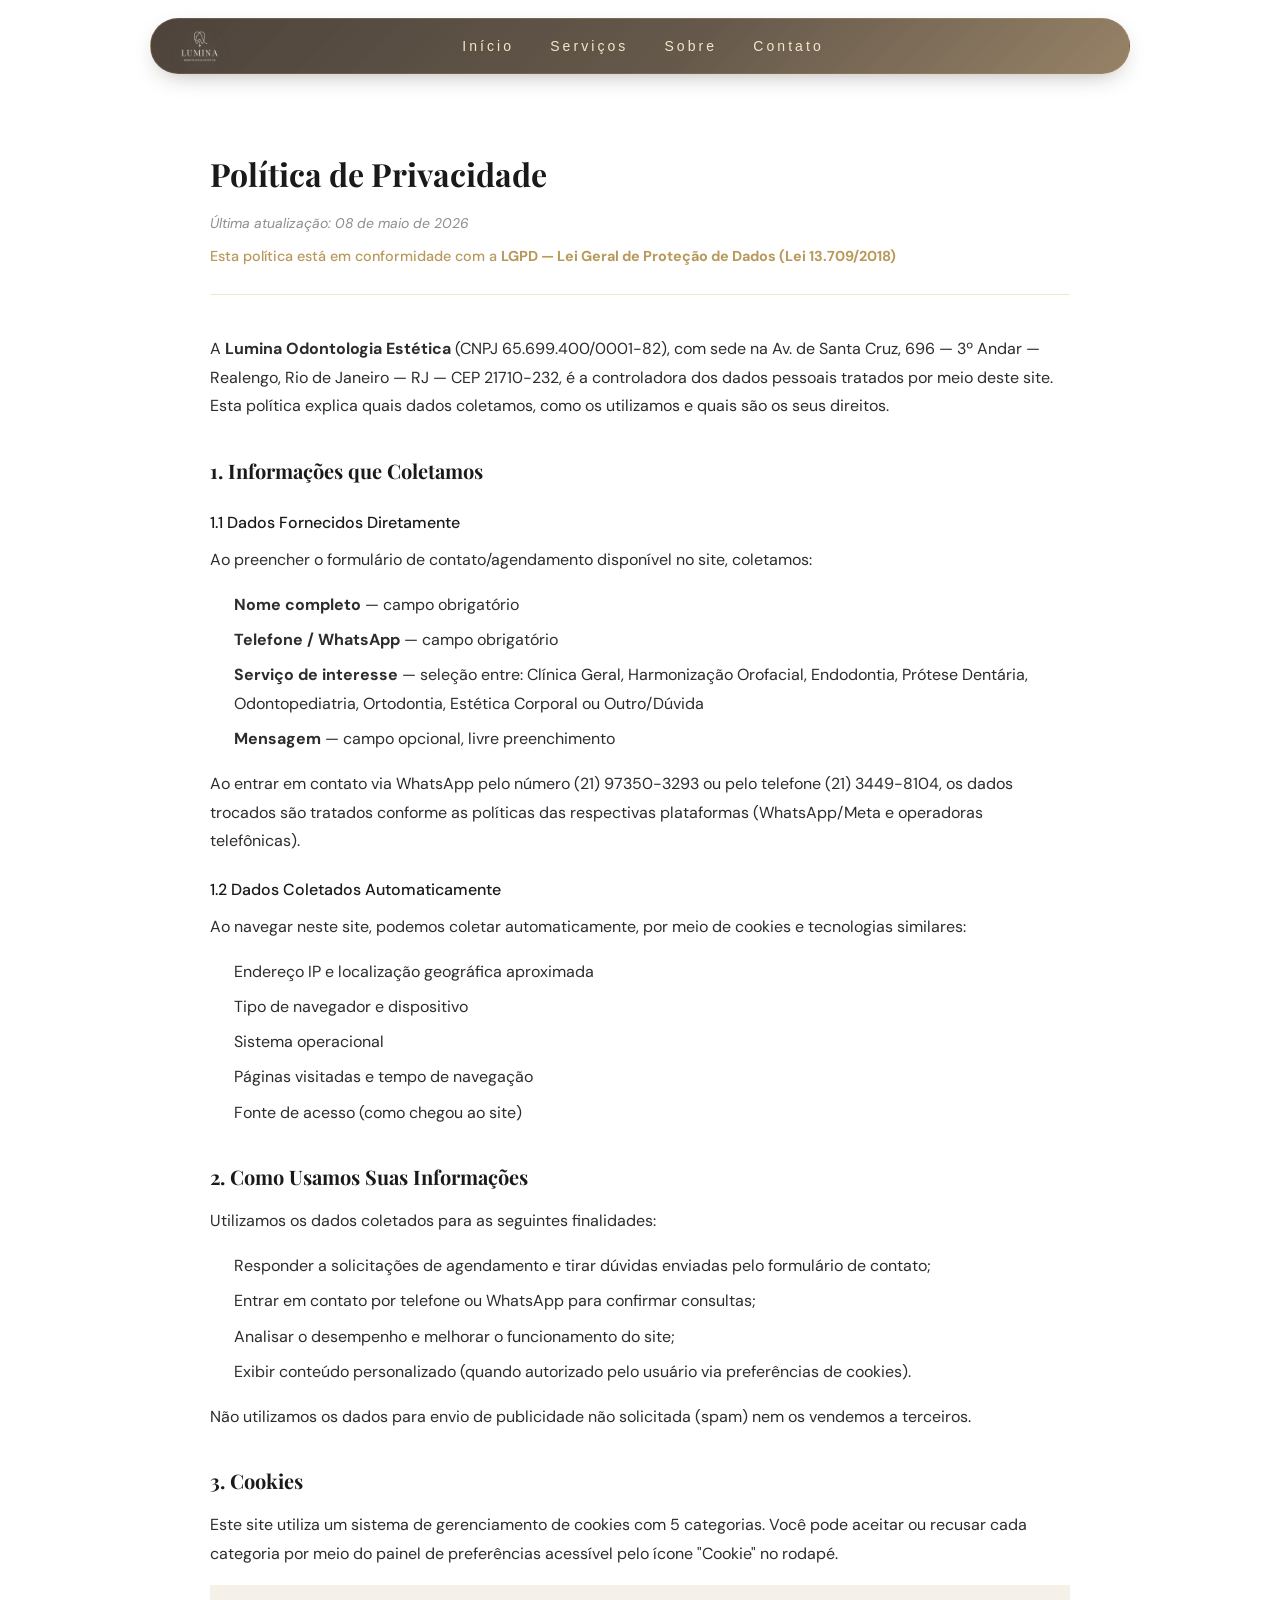
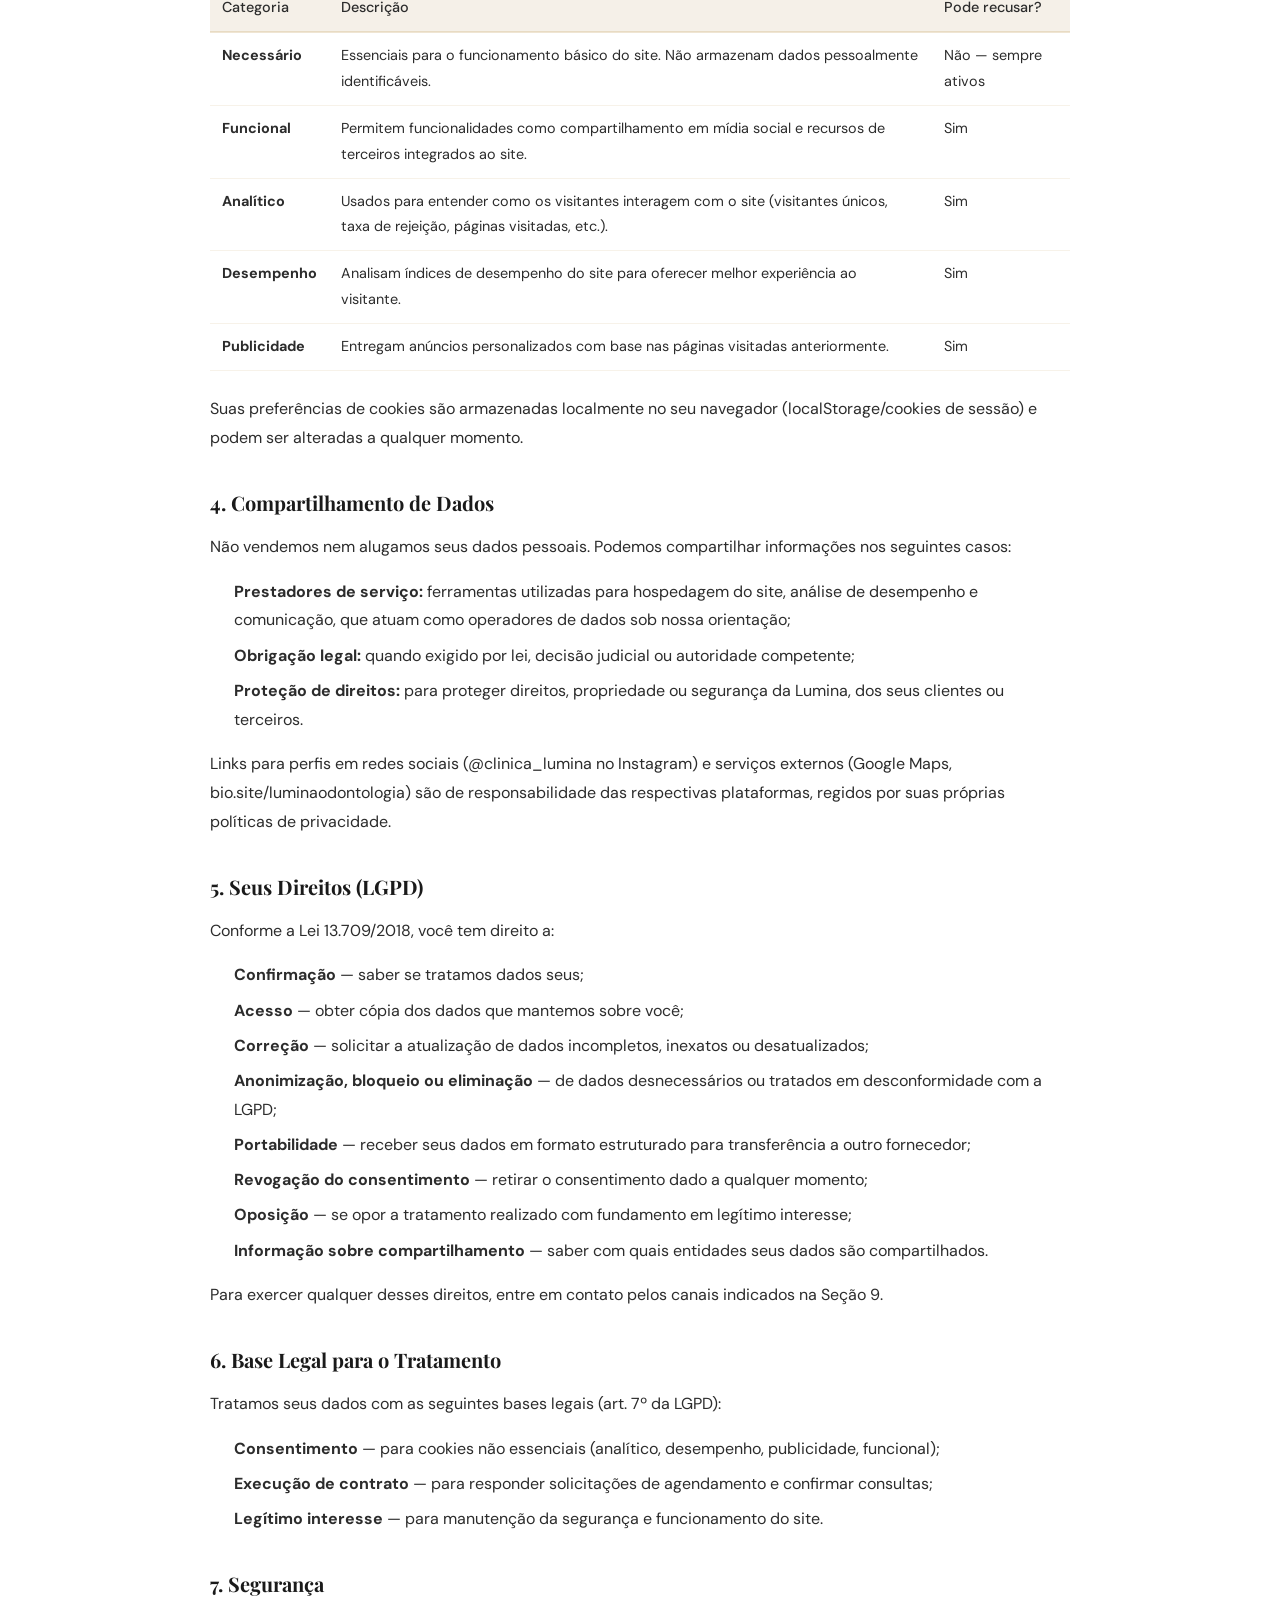
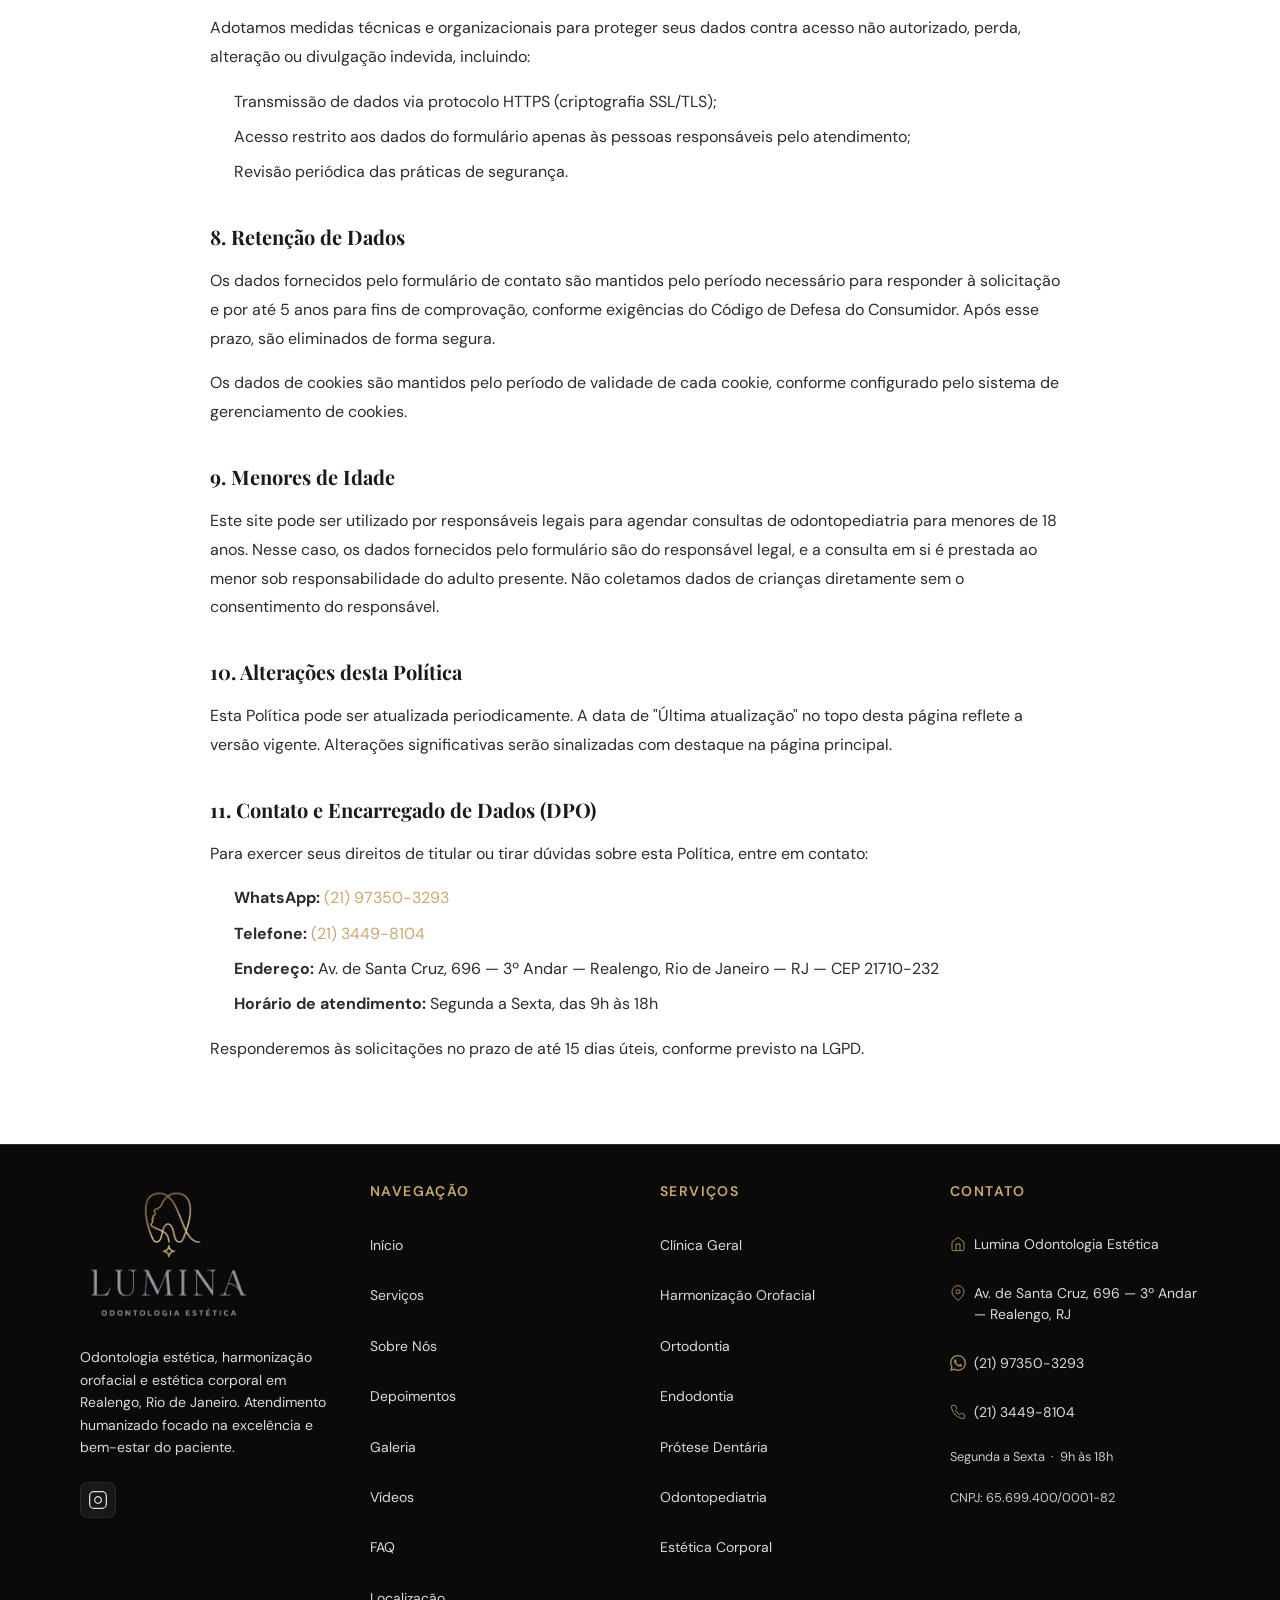
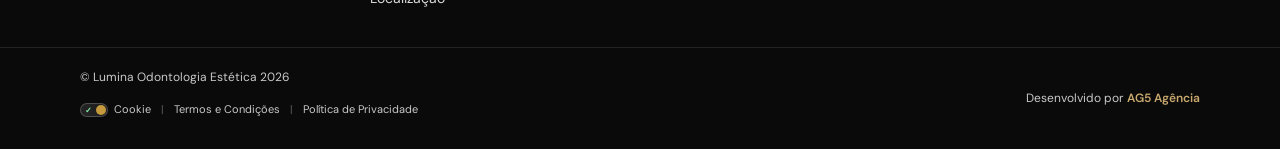
==== commit 46d0fca3: "feat: adiciona robô de analytics AG5 (r.js) Co-Authored-By: Claude Fable 5 <noreply@anthropic.com>" ====
--- a/politica-de-privacidade.html
+++ b/politica-de-privacidade.html
@@ -430,5 +430,6 @@
     </ul>
   </nav>
 
+<script src="https://control-blog.ag5agencia.site/r.js" data-c="lumina-odontologia-estetica" defer></script>
 </body>
 </html>
--- a/style.css
+++ b/style.css
@@ -3616,7 +3616,8 @@
 .video-modal-footer p {
   font-family: var(--font-corpo);
   font-size: 0.65rem;
-  color: rgba(255, 255, 255, 0.4);
+  /* Accessibility fix (WCAG 4.5:1): subiu de 0.4 → 0.85 sobre fundo escuro do modal */
+  color: rgba(255, 255, 255, 0.85);
 }
 
 .modal-cta-link {
@@ -3991,7 +3992,8 @@
   font-family: var(--font-corpo);
   font-size: 1.15rem;
   font-weight: 300;
-  color: rgba(255, 255, 255, 0.65);
+  /* Accessibility fix (WCAG 4.5:1): subiu de 0.65 → 0.9 sobre fundo escuro do CTA */
+  color: rgba(255, 255, 255, 0.9);
   line-height: 1.8;
   margin-bottom: var(--space-xl);
   max-width: 45ch;
@@ -4182,7 +4184,8 @@
 
 .footer-desc {
   font-size: 0.875rem;
-  color: rgba(255, 255, 255, 0.7);
+  /* Accessibility fix (WCAG 4.5:1): subiu de 0.7 → 0.85 sobre fundo escuro */
+  color: rgba(255, 255, 255, 0.85);
   line-height: 1.6;
   margin-bottom: 1.5rem;
   max-width: 320px;
@@ -4201,9 +4204,17 @@
   height: 36px;
   border-radius: 8px;
   background: rgba(255, 255, 255, 0.06);
-  color: rgba(255, 255, 255, 0.6);
+  /* Accessibility fix (WCAG 4.5:1): subiu de 0.6 → 0.85 sobre fundo escuro */
+  color: rgba(255, 255, 255, 0.85);
   border: 1px solid rgba(255, 255, 255, 0.08);
   transition: all 300ms ease;
+  position: relative;
+}
+/* Accessibility fix: touch target ≥44x44 sem mudar o visual */
+.footer-social-link::before {
+  content: '';
+  position: absolute;
+  inset: -4px;
 }
 
 .footer-social-link:hover {
@@ -4234,9 +4245,11 @@
 .footer-nav-link {
   display: block;
   font-size: 0.875rem;
-  color: rgba(255, 255, 255, 0.7);
+  /* Accessibility fix (WCAG 4.5:1): subiu de 0.7 → 0.85 sobre fundo escuro */
+  color: rgba(255, 255, 255, 0.85);
   text-decoration: none;
-  padding: 0.375rem 0;
+  /* Accessibility fix: touch target maior (≥44px de altura efetiva) */
+  padding: 0.5rem 0;
   transition: color 300ms ease, padding-left 300ms ease;
 }
 
@@ -4251,9 +4264,10 @@
   align-items: flex-start;
   gap: 0.5rem;
   font-size: 0.875rem;
-  color: rgba(255, 255, 255, 0.7);
+  /* Accessibility fix (WCAG 4.5:1): subiu de 0.7 → 0.85 sobre fundo escuro */
+  color: rgba(255, 255, 255, 0.85);
   text-decoration: none;
-  padding: 0.375rem 0;
+  padding: 0.5rem 0;
   line-height: 1.5;
   transition: color 300ms ease;
 }
@@ -4271,7 +4285,8 @@
 
 .footer-contact-info {
   font-size: 0.8rem;
-  color: rgba(255, 255, 255, 0.4);
+  /* Accessibility fix (WCAG 4.5:1): subiu de 0.4 → 0.78 sobre fundo escuro */
+  color: rgba(255, 255, 255, 0.78);
   padding: 0.25rem 0;
 }
 
@@ -4300,7 +4315,8 @@
 
 .creditos-copyright {
   font-size: 0.75rem;
-  color: rgba(255, 255, 255, 0.5);
+  /* Accessibility fix (WCAG 4.5:1): subiu de 0.5 → 0.78 sobre fundo escuro */
+  color: rgba(255, 255, 255, 0.78);
 }
 
 .footer-legal-links {
@@ -4313,11 +4329,14 @@
 
 .footer-legal-link {
   font-size: 11px;
-  color: rgba(255, 255, 255, 0.4);
+  /* Accessibility fix (WCAG 4.5:1): subiu de 0.4 → 0.78 sobre fundo escuro */
+  color: rgba(255, 255, 255, 0.78);
   text-decoration: none;
   display: inline-flex;
   align-items: center;
   gap: 6px;
+  /* Accessibility fix: touch target maior via padding (sem mudar visual) */
+  padding: 10px 0;
   transition: color 200ms ease;
 }
 
@@ -4327,14 +4346,17 @@
 
 .footer-legal-sep {
   font-size: 11px;
-  color: rgba(255, 255, 255, 0.4);
-  opacity: 0.3;
+  /* Decorativo, não é texto informativo — mantido com opacidade levemente reforçada */
+  color: rgba(255, 255, 255, 0.55);
+  opacity: 0.6;
   margin: 0 10px;
+  /* Esconde dos leitores de tela já que é puramente decorativo */
 }
 
 .creditos-direita {
   font-size: 0.75rem;
-  color: rgba(255, 255, 255, 0.5);
+  /* Accessibility fix (WCAG 4.5:1): subiu de 0.5 → 0.78 sobre fundo escuro */
+  color: rgba(255, 255, 255, 0.78);
   white-space: nowrap;
 }
 
@@ -8019,3 +8041,10 @@
     display: flex; align-items: center; justify-content: center;
 }
 .wa-close:hover { color: #666; }
+
+/* PageSpeed fix: classes utilitárias para o balão WhatsApp
+   substituem element.style.opacity inline no JS → evita forced reflow.
+   Usa !important para vencer o style="display:none" inline pré-existente no HTML. */
+.wa-typing.is-hidden { display: none !important; }
+.wa-message-text.is-visible { display: block !important; opacity: 0; transition: opacity 500ms ease; }
+.wa-message-text.is-visible.is-in { opacity: 1; }
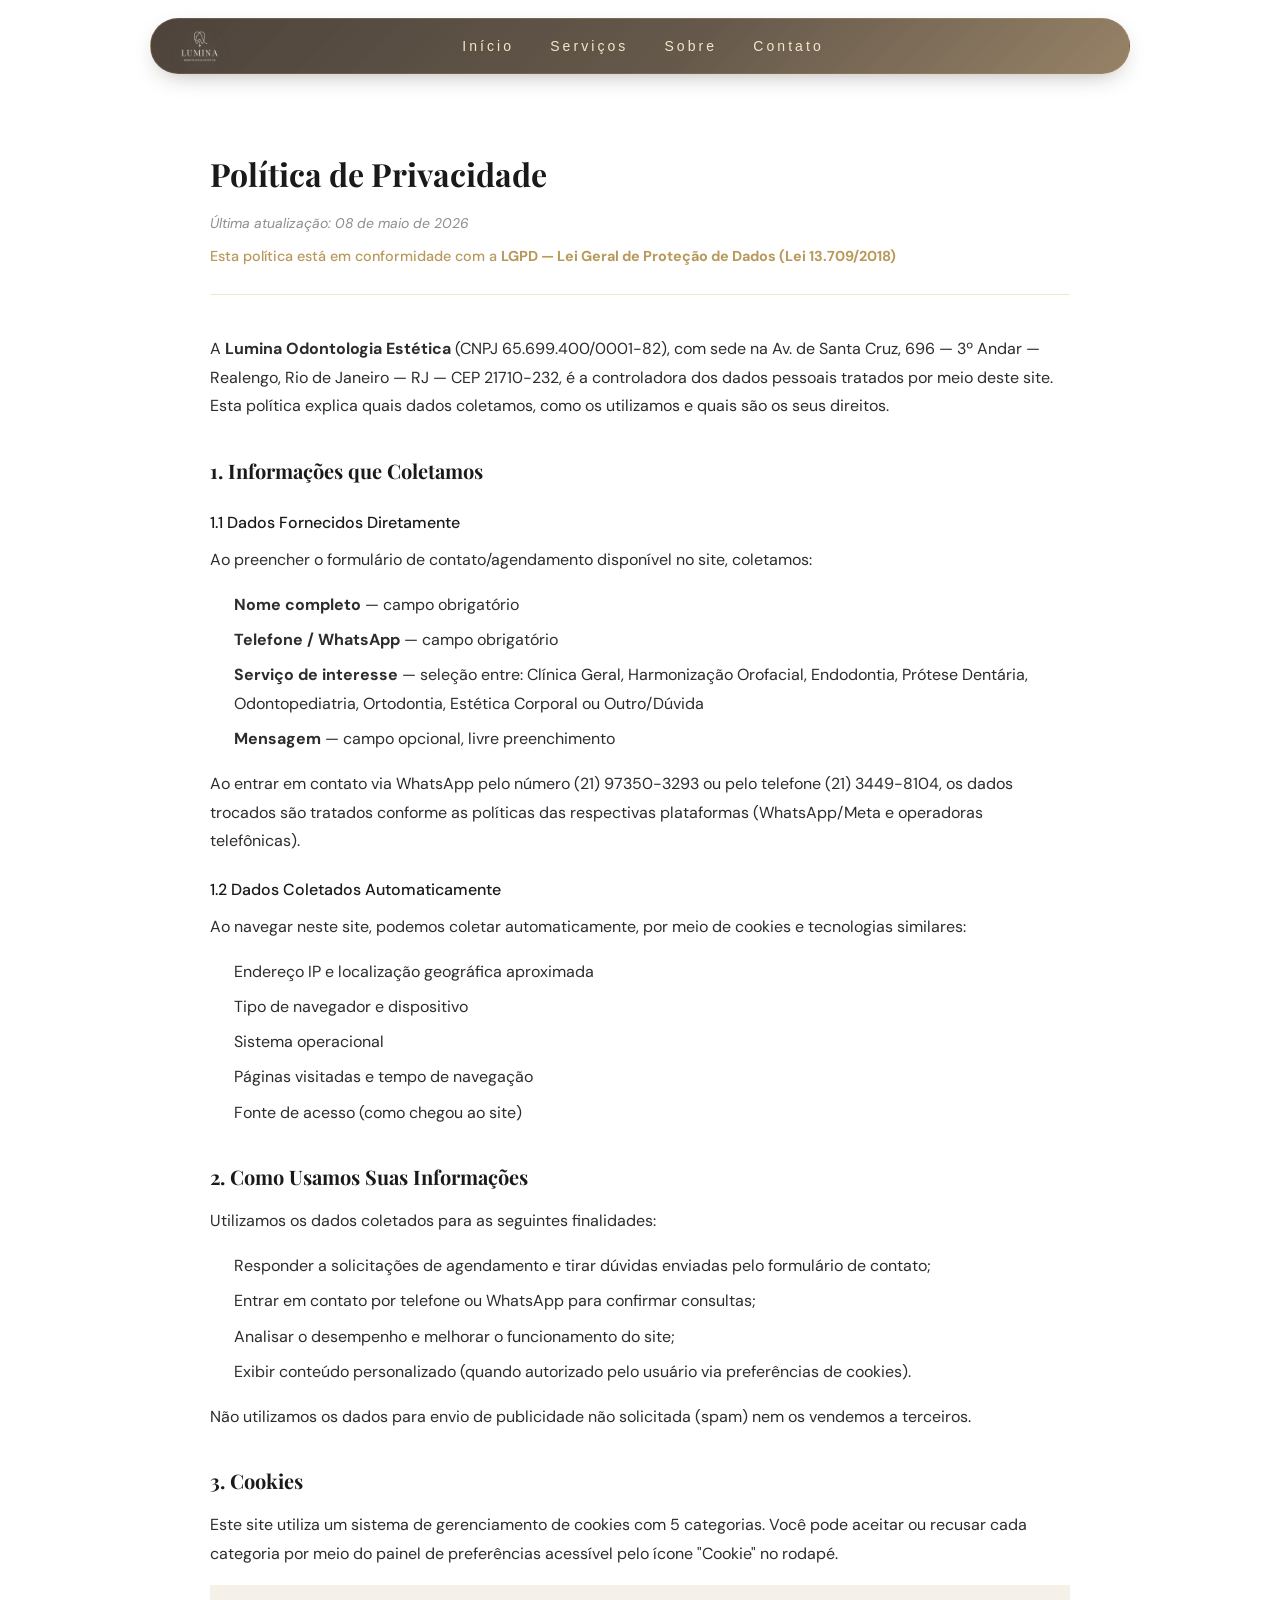
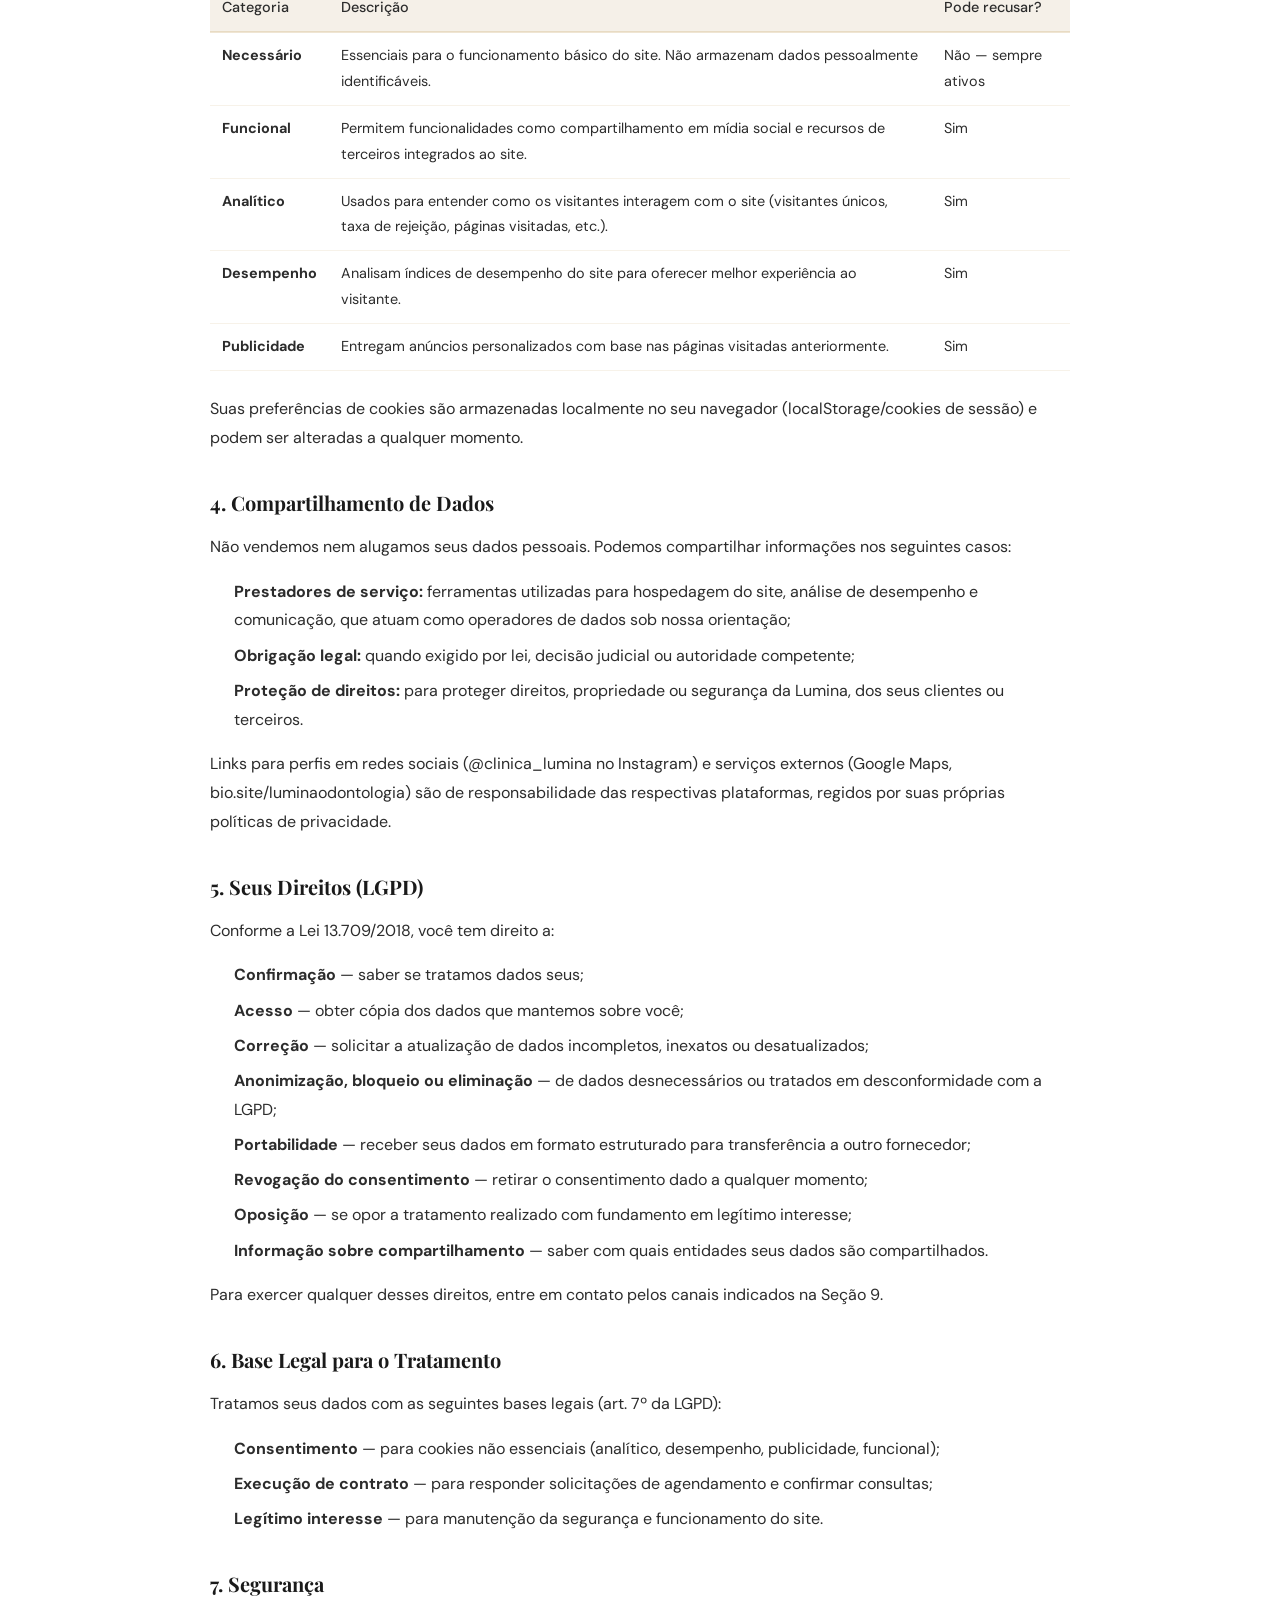
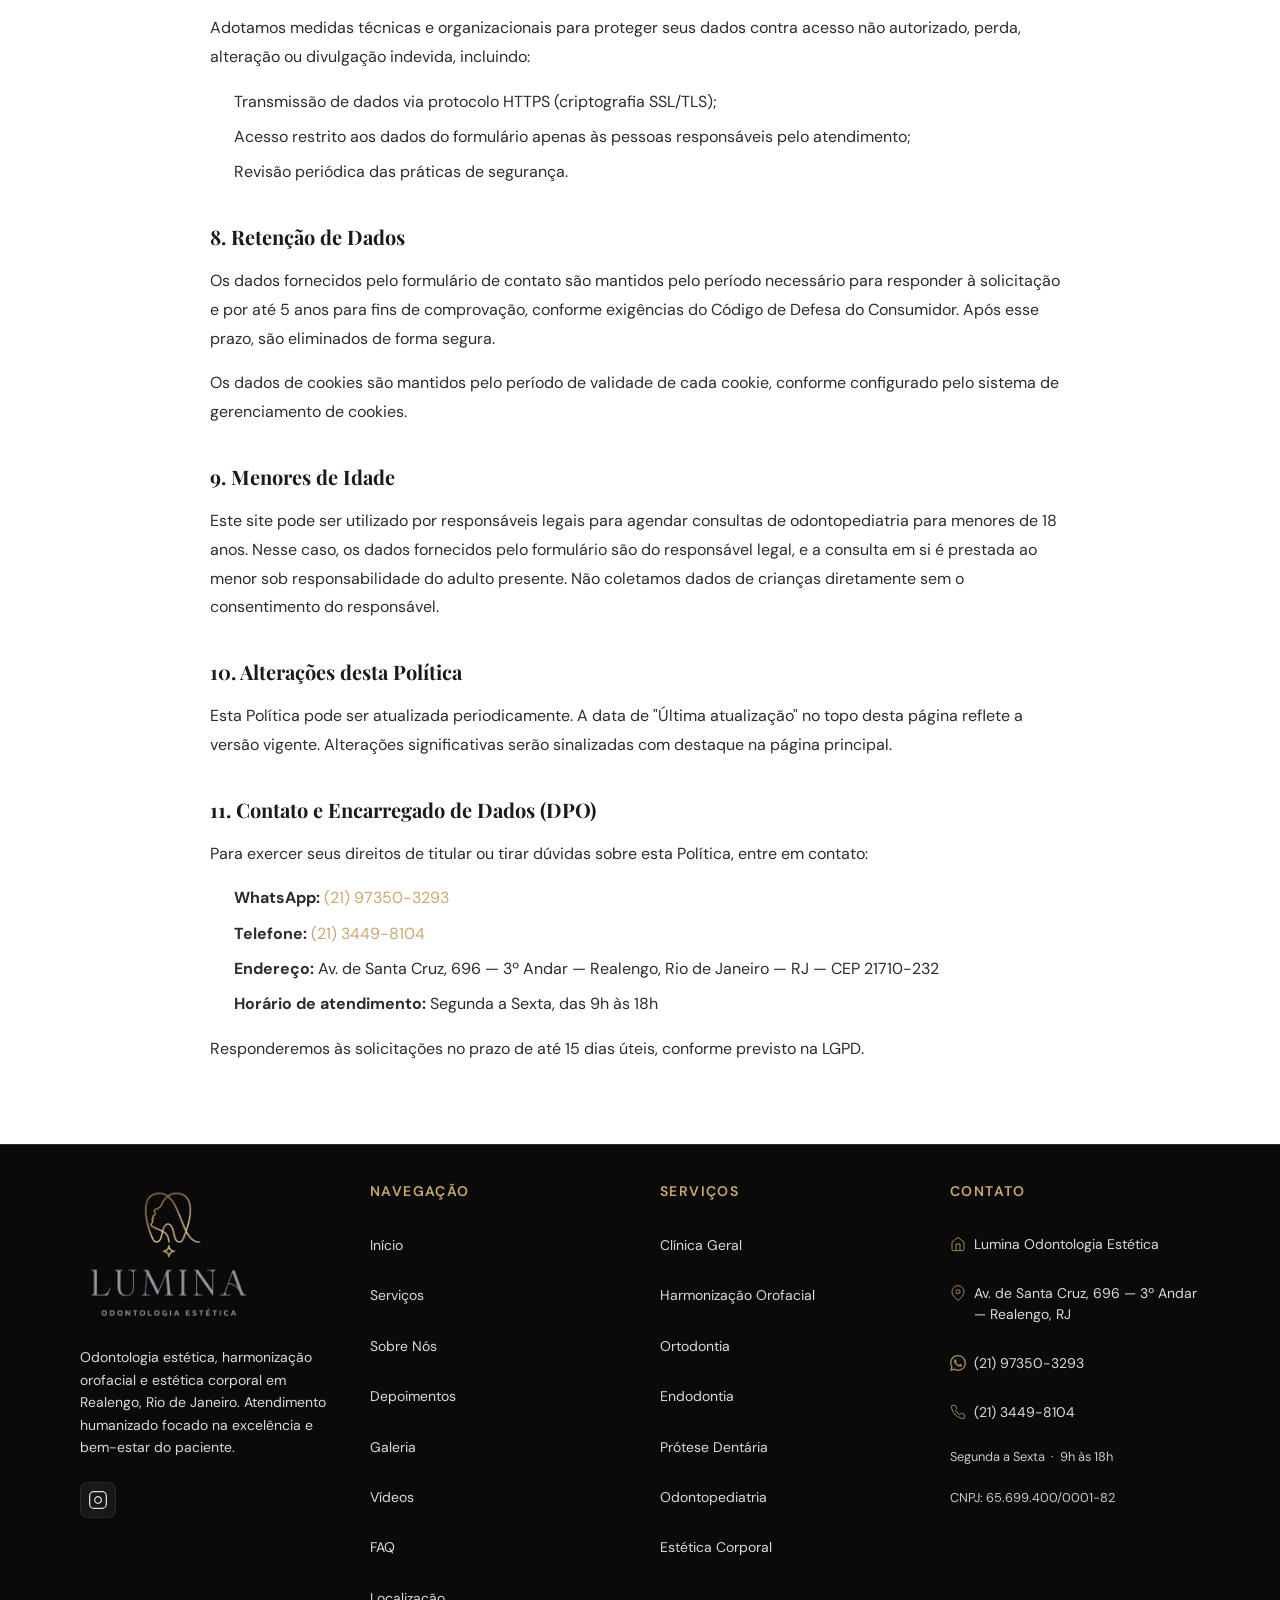
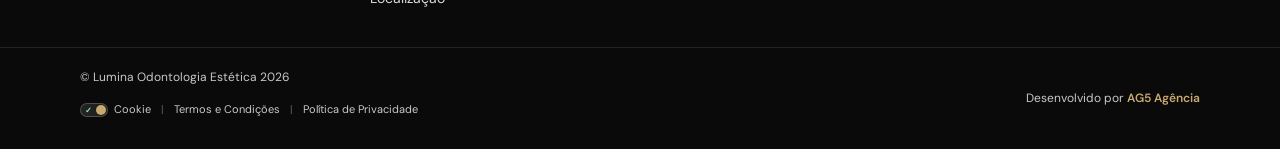
==== commit 34169de9: "Migra cookie banner para skill AG5 v3.0.0 Remove titulo do banner (bug de layout) e botao duplicado " ====
--- a/politica-de-privacidade.html
+++ b/politica-de-privacidade.html
@@ -386,7 +386,7 @@
                 <span id="cookie-toggle" style="display:inline-flex; align-items:center; width:28px; height:14px; background:rgba(255,255,255,0.1); border-radius:10px; padding:2px; border:1px solid rgba(255,255,255,0.2); position:relative; font-size:8px; font-weight:bold;">
                   <span style="color:#86EFAC; margin-left:2px;">✓</span>
                   <span style="color:#FCA5A5; margin-left:auto; margin-right:2px;">✕</span>
-                  <span id="cookie-toggle-dot" style="position:absolute; left:15px; width:10px; height:10px; background:#C49A3C; border-radius:50%; box-shadow:0 0 5px rgba(0,0,0,0.3); transition:left 0.2s ease;"></span>
+                  <span id="cookie-toggle-dot" style="position:absolute; left:15px; width:10px; height:10px; background:#C9A96E; border-radius:50%; box-shadow:0 0 5px rgba(0,0,0,0.3); transition:left 0.2s ease;"></span>
                 </span>
                 Cookie
               </a>
--- a/cookie-banner.css
+++ b/cookie-banner.css
@@ -1,74 +1,46 @@
-/* ==========================================================
-   COOKIE BANNER UNIVERSAL — Skill Profissional (Versão AG5)
-   Versão: 2.1.0
-   Compatível com: Qualquer site HTML/CSS/JS
-   Sem dependências externas
-   ========================================================== */
-
 :root {
-    /* ── Cores principais (Sutis e Integradas) ── */
-    --ck-bg: #1a1a1a;
-    /* Fundo neutro e discreto */
-    --ck-accent: #C9A96E;
-    /* Dourado Lumina Odontologia */
-    --ck-accent-dark: #a88b52;
-    /* Tom de dourado mais fechado para hover */
-    --ck-accent-rgb: 201, 169, 110;
-    /* RGB correspondente ao #D9B76A */
-
-    /* ── Texto ── */
-    --ck-text-primary: rgba(255, 255, 255, 0.95);
-    --ck-text-muted: rgba(255, 255, 255, 0.8);
-    /* Contraste aumentado para melhor legibilidade */
-    --ck-text-link: var(--ck-accent);
-
-    /* ── Modal (fundo claro) ── */
-    --ck-modal-bg: #ffffff;
-    --ck-modal-footer-bg: #f8f9fa;
-    --ck-modal-border: rgba(0, 0, 0, 0.1);
-    --ck-modal-text: #1a1a1a;
-    --ck-modal-text-muted: #4a4a4a;
-    /* Escurecido para melhor leitura */
-    --ck-modal-category-name: #111111;
-
-    /* ── Toggle ── */
-    --ck-toggle-off: #d0d5db;
-    --ck-toggle-on: var(--ck-accent);
-
-    /* ── Layout ── */
-    --ck-radius: 12px;
-    --ck-radius-sm: 5px;
-    --ck-max-width: 1280px;
-    --ck-modal-max-width: 520px;
-
-    /* ── Animação ── */
-    --ck-transition: 280ms cubic-bezier(0.4, 0, 0.2, 1);
-    --ck-ease-out: cubic-bezier(0.16, 1, 0.3, 1);
-
-    /* ── Z-index ── */
-    --ck-z-banner: 9000;
-    --ck-z-overlay: 9050;
-    --ck-z-modal: 9100;
-    --ck-z-float: 8999;
+    /* ── Variáveis Customizáveis do Projeto (Flexíveis) ── */
+    --ck-bg: #2c2518;                    /* Fundo escuro (dourado Lumina escurecido ~22%) */
+    --ck-accent: #c9a96e;                /* Dourado Lumina Odontologia Estética */
+    --ck-accent-dark: #a88b52;           /* Tom de destaque hover */
+    --ck-accent-rgb: 201, 169, 110;      /* RGB para transparências */
+    --ck-text-light: #f6f1e8;            /* Texto claro principal */
+
+    /* ── Configurações de Layout (Compacto Sandra Back) ── */
+    --ck-radius: 10px;
+    --ck-radius-modal: 12px;
+    --ck-radius-btn: 6px;
+    --ck-banner-max-width: 420px;       /* Largura ultra-compacta */
+    --ck-modal-max-width: 440px;
+
+    /* ── Transições e Z-index ── */
+    --ck-transition: 300ms cubic-bezier(0.2, 0.7, 0.2, 1);
+    --ck-z-banner: 9500;
+    --ck-z-overlay: 9998;
+    --ck-z-modal: 9999;
 }
 
 /* ============================================================
-   BANNER DE ACEITE
+   BANNER DE ACEITE (COMPACTO & ELEGANTE)
    ============================================================ */
 .ck-banner {
     position: fixed;
-    bottom: 0;
-    left: 0;
-    right: 0;
+    bottom: 24px;
+    left: 24px;
+    width: calc(100% - 48px);
+    max-width: var(--ck-banner-max-width);
     z-index: var(--ck-z-banner);
     background: var(--ck-bg);
-    border-top: 1px solid rgba(var(--ck-accent-rgb), 0.12);
-    box-shadow: 0 -4px 24px rgba(0, 0, 0, 0.22);
-    transform: translateY(100%);
-    transition: transform 0.42s var(--ck-ease-out);
-    font-family: -apple-system, BlinkMacSystemFont, 'Segoe UI', 'Inter', sans-serif;
-    backdrop-filter: blur(10px);
-    -webkit-backdrop-filter: blur(10px);
+    color: var(--ck-text-light);
+    padding: 18px 20px;
+    border-radius: var(--ck-radius);
+    border: 1px solid rgba(var(--ck-accent-rgb), 0.25);
+    box-shadow: 0 20px 50px rgba(0, 0, 0, 0.5);
+    transform: translateY(140%);
+    transition: transform var(--ck-transition);
+    font-family: -apple-system, BlinkMacSystemFont, 'Segoe UI', Roboto, 'Inter', sans-serif;
+    backdrop-filter: blur(12px);
+    -webkit-backdrop-filter: blur(12px);
 }
 
 .ck-banner.ck-banner--visible {
@@ -76,55 +48,45 @@
 }
 
 .ck-banner.ck-banner--hidden {
-    transform: translateY(100%);
+    transform: translateY(140%);
     pointer-events: none;
 }
 
 .ck-banner__inner {
-    max-width: var(--ck-max-width);
-    margin: 0 auto;
-    padding: 10px 28px;
+    display: flex;
+    flex-direction: column;
+    gap: 12px;
+}
+
+.ck-banner__text {
+    font-size: 0.78rem;
+    line-height: 1.45;
+    color: rgba(246, 241, 232, 0.9);
+    margin: 0;
+    text-align: left;
+}
+
+.ck-banner__link {
+    color: var(--ck-accent);
+    text-decoration: underline;
+    text-underline-offset: 3px;
+    transition: color var(--ck-transition);
+}
+
+.ck-banner__actions {
     display: flex;
     align-items: center;
-    gap: 16px;
-}
-
-.ck-banner__content {
+    justify-content: space-between;
+    gap: 8px;
+    width: 100%;
+}
+
+.ck-banner__actions .ck-btn {
     flex: 1;
-    min-width: 0;
-}
-
-.ck-banner__title {
-    font-size: 0.85rem;
-    font-weight: 600;
-    color: var(--ck-accent);
-    margin-bottom: 2px;
-    line-height: 1.3;
-}
-
-.ck-banner__text {
-    font-size: 0.85rem;
-    color: var(--ck-text-muted);
-    line-height: 1.5;
-    margin: 0;
-}
-
-.ck-banner__link {
-    color: var(--ck-text-link);
-    text-decoration: underline;
-    text-underline-offset: 2px;
-    transition: color var(--ck-transition);
-}
-
-.ck-banner__link:hover {
-    color: var(--ck-accent);
-}
-
-.ck-banner__actions {
-    display: flex;
-    align-items: center;
-    gap: 6px;
-    flex-shrink: 0;
+    white-space: nowrap;
+    padding: 8px 10px;
+    font-size: 0.7rem;
+    text-align: center;
 }
 
 /* ============================================================
@@ -134,25 +96,21 @@
     display: inline-flex;
     align-items: center;
     justify-content: center;
-    padding: 0.38rem 0.9rem;
+    padding: 9px 16px;
     font-family: inherit;
-    font-size: 0.75rem;
-    font-weight: 500;
-    border-radius: var(--ck-radius-sm);
-    border: none;
+    font-size: 0.72rem;
+    font-weight: 600;
+    letter-spacing: 0.06em;
+    text-transform: uppercase;
+    border-radius: var(--ck-radius-btn);
+    border: 1px solid transparent;
     cursor: pointer;
     transition: all var(--ck-transition);
-    white-space: nowrap;
-    line-height: 1;
-    min-height: 44px;
-    letter-spacing: 0.1px;
-}
-
-/* Primário — Accent */
+}
+
 .ck-btn--primary {
     background: var(--ck-accent);
-    color: #fff;
-    font-weight: 600;
+    color: #ffffff;
 }
 
 .ck-btn--primary:hover {
@@ -160,167 +118,194 @@
     transform: translateY(-1px);
 }
 
-/* Outline — Borda sutil */
 .ck-btn--outline {
     background: transparent;
-    border: 1px solid rgba(255, 255, 255, 0.35);
-    color: rgba(255, 255, 255, 0.78);
+    border-color: rgba(246, 241, 232, 0.25);
+    color: var(--ck-text-light);
 }
 
 .ck-btn--outline:hover {
-    border-color: rgba(255, 255, 255, 0.55);
-    color: rgba(255, 255, 255, 0.95);
-}
-
-/* Ghost — Link underline */
+    border-color: var(--ck-text-light);
+    background: rgba(255, 255, 255, 0.05);
+}
+
 .ck-btn--ghost {
     background: transparent;
-    color: rgba(255, 255, 255, 0.78);
-    border: none;
-    padding: 0.38rem 0.4rem;
-    text-decoration: underline;
-    text-underline-offset: 2px;
-    font-size: 0.72rem;
+    color: rgba(246, 241, 232, 0.7);
+    padding-left: 8px;
+    padding-right: 8px;
+}
+
+.ck-btn--ghost:hover {
+    color: var(--ck-text-light);
 }
 
 /* ============================================================
-   MODAL DE PERSONALIZAÇÃO
+   MODAL DE PREFERÊNCIAS (COMPACTO)
    ============================================================ */
 .ck-modal {
     position: fixed;
-    inset: 0;
+    top: 0;
+    left: 0;
+    width: 100vw;
+    height: 100vh;
     z-index: var(--ck-z-modal);
     display: flex;
     align-items: center;
     justify-content: center;
     padding: 20px;
-    font-family: -apple-system, BlinkMacSystemFont, 'Segoe UI', 'Inter', sans-serif;
+    opacity: 0;
     pointer-events: none;
-    opacity: 0;
     transition: opacity var(--ck-transition);
+    font-family: -apple-system, BlinkMacSystemFont, 'Segoe UI', Roboto, 'Inter', sans-serif;
 }
 
 .ck-modal.ck-modal--visible {
-    pointer-events: all;
     opacity: 1;
+    pointer-events: auto;
 }
 
 .ck-modal__overlay {
     position: fixed;
-    inset: 0;
-    background: rgba(0, 0, 0, 0.55);
+    top: 0;
+    left: 0;
+    width: 100%;
+    height: 100%;
+    background: rgba(0, 0, 0, 0.65);
+    backdrop-filter: blur(4px);
+    -webkit-backdrop-filter: blur(4px);
     z-index: var(--ck-z-overlay);
-    cursor: pointer;
 }
 
 .ck-modal__box {
     position: relative;
-    z-index: calc(var(--ck-z-modal) + 10);
-    background: var(--ck-modal-bg);
-    border-radius: var(--ck-radius);
-    box-shadow: 0 24px 64px rgba(0, 0, 0, 0.22);
+    z-index: var(--ck-z-modal);
     width: 100%;
     max-width: var(--ck-modal-max-width);
     max-height: 88vh;
+    background: #ffffff;
+    border-radius: var(--ck-radius-modal);
+    box-shadow: 0 25px 60px rgba(0, 0, 0, 0.4);
     display: flex;
     flex-direction: column;
     overflow: hidden;
-    transform: translateY(14px) scale(0.98);
+    transform: scale(0.95);
     transition: transform var(--ck-transition);
-    border-top: 2px solid var(--ck-accent);
 }
 
 .ck-modal.ck-modal--visible .ck-modal__box {
-    transform: translateY(0) scale(1);
+    transform: scale(1);
 }
 
 .ck-modal__header {
+    background: var(--ck-bg);
+    color: var(--ck-text-light);
+    padding: 18px 20px;
     display: flex;
     align-items: center;
     justify-content: space-between;
-    gap: 12px;
-    padding: 14px 18px 11px;
-    border-bottom: 1px solid var(--ck-modal-border);
-    background: var(--ck-bg);
+    border-bottom: 1px solid rgba(255, 255, 255, 0.08);
 }
 
 .ck-modal__title {
-    font-size: 0.88rem;
+    font-size: 0.95rem;
     font-weight: 600;
-    color: var(--ck-accent);
     margin: 0;
+    color: var(--ck-text-light);
     line-height: 1.3;
 }
 
 .ck-modal__close {
-    display: flex;
-    align-items: center;
-    justify-content: center;
-    width: 26px;
-    height: 26px;
-    border-radius: 50%;
-    background: rgba(255, 255, 255, 0.08);
-    color: rgba(255, 255, 255, 0.55);
+    background: transparent;
     border: none;
+    color: rgba(255, 255, 255, 0.6);
+    font-size: 1.4rem;
     cursor: pointer;
-    flex-shrink: 0;
-    transition: all var(--transition-fast);
+    line-height: 1;
+    padding: 0 4px;
+    transition: color var(--ck-transition);
+}
+
+.ck-modal__close:hover {
+    color: var(--ck-text-light);
 }
 
 .ck-modal__body {
+    padding: 20px;
+    overflow-y: auto;
+    display: flex;
+    flex-direction: column;
+    gap: 16px;
+    background: #fafafa;
+}
+
+.ck-modal__intro {
+    font-size: 0.8rem;
+    line-height: 1.5;
+    color: #555555;
+    margin: 0 0 6px 0;
+}
+
+/* Categorias */
+.ck-category {
+    background: #ffffff;
+    border: 1px solid #e8e8e8;
+    border-radius: 8px;
+    padding: 14px;
+}
+
+.ck-category__header {
+    display: flex;
+    align-items: flex-start;
+    justify-content: space-between;
+    gap: 14px;
+}
+
+.ck-category__info {
     flex: 1;
-    overflow-y: auto;
-    padding: 14px 18px;
-}
-
-.ck-modal__intro {
-    font-size: 0.9rem;
-    color: var(--ck-modal-text-muted);
-    line-height: 1.6;
-    margin-bottom: 12px;
-    padding-bottom: 10px;
-    border-bottom: 1px solid var(--ck-modal-border);
-}
-
-.ck-category__header {
-    display: flex;
-    align-items: center;
-    justify-content: space-between;
-    gap: 12px;
-    padding: 9px 0;
 }
 
 .ck-category__name {
-    font-size: 0.8rem;
+    font-size: 0.85rem;
+    font-weight: 700;
+    color: #111111;
+    margin: 0 0 4px 0;
+}
+
+.ck-category__desc {
+    font-size: 0.75rem;
+    line-height: 1.4;
+    color: #666666;
+    margin: 0;
+}
+
+.ck-category__badge {
+    font-size: 0.68rem;
     font-weight: 600;
-    color: var(--ck-modal-category-name);
-    margin-bottom: 1px;
-}
-
-.ck-category__desc {
-    font-size: 0.85rem;
-    color: #555;
-    line-height: 1.5;
-    margin: 0;
-}
-
-.ck-category__badge {
-    display: inline-flex;
-    align-items: center;
-    padding: 2px 7px;
-    background: rgba(var(--ck-accent-rgb), 0.1);
-    color: var(--ck-accent-dark);
-    font-size: 0.65rem;
-    font-weight: 600;
-    border-radius: 20px;
-}
-
+    background: #f0f0f0;
+    color: #666666;
+    padding: 4px 8px;
+    border-radius: 4px;
+    white-space: nowrap;
+}
+
+/* Checkbox simples customizado */
+.ck-checkbox {
+    width: 18px;
+    height: 18px;
+    accent-color: var(--ck-accent);
+    cursor: pointer;
+    margin-top: 2px;
+}
+
+/* Toggle switch (usado no modal de preferências quando o HTML usa .ck-toggle) */
 .ck-toggle {
     position: relative;
     display: inline-block;
     width: 34px;
     height: 19px;
     cursor: pointer;
+    flex-shrink: 0;
 }
 
 .ck-toggle input {
@@ -332,7 +317,7 @@
 .ck-toggle__slider {
     position: absolute;
     inset: 0;
-    background: var(--ck-toggle-off);
+    background: #d0d5db;
     border-radius: 20px;
     transition: background var(--ck-transition);
 }
@@ -349,22 +334,31 @@
     transition: transform var(--ck-transition);
 }
 
-.ck-toggle input:checked+.ck-toggle__slider {
-    background: var(--ck-toggle-on);
-}
-
-.ck-toggle input:checked+.ck-toggle__slider::before {
+.ck-toggle input:checked + .ck-toggle__slider {
+    background: var(--ck-accent);
+}
+
+.ck-toggle input:checked + .ck-toggle__slider::before {
     transform: translateX(15px);
 }
 
+/* Footer do Modal */
 .ck-modal__footer {
+    padding: 14px 20px;
+    background: #ffffff;
+    border-top: 1px solid #eeeeee;
     display: flex;
     align-items: center;
     justify-content: flex-end;
-    gap: 7px;
-    padding: 10px 18px;
-    border-top: 1px solid var(--ck-modal-border);
-    background: var(--ck-modal-footer-bg);
+    gap: 10px;
+}
+
+.ck-modal__footer .ck-btn--ghost {
+    color: #666666;
+}
+
+.ck-modal__footer .ck-btn--ghost:hover {
+    color: #111111;
 }
 
 /* ============================================================
@@ -372,59 +366,59 @@
    ============================================================ */
 .ck-toast {
     position: fixed;
-    bottom: 20px;
-    left: 50%;
-    transform: translateX(-50%) translateY(16px);
+    bottom: 24px;
+    right: 24px;
+    z-index: 10000;
     background: var(--ck-bg);
-    color: var(--ck-accent);
+    color: var(--ck-text-light);
+    border: 1px solid rgba(var(--ck-accent-rgb), 0.3);
+    padding: 12px 20px;
+    border-radius: 8px;
     font-size: 0.82rem;
-    font-weight: 600;
-    padding: 8px 18px;
-    border-radius: var(--ck-radius-sm);
-    border: 1px solid rgba(var(--ck-accent-rgb), 0.28);
-    box-shadow: 0 8px 24px rgba(0, 0, 0, 0.25);
-    z-index: 9999;
+    font-weight: 500;
+    box-shadow: 0 10px 30px rgba(0, 0, 0, 0.3);
+    transform: translateY(100px);
     opacity: 0;
-    transition: all 300ms ease;
-    white-space: nowrap;
+    transition: all var(--ck-transition);
+    font-family: -apple-system, BlinkMacSystemFont, 'Segoe UI', Roboto, 'Inter', sans-serif;
 }
 
 .ck-toast.ck-toast--visible {
+    transform: translateY(0);
     opacity: 1;
-    transform: translateX(-50%) translateY(0);
-}
-
-@media (max-width: 767px) {
-    .ck-banner__inner {
-        flex-direction: column;
-        align-items: flex-start;
-        padding: 10px 16px;
+}
+
+/* RESPONSIVO */
+@media (max-width: 580px) {
+    .ck-banner {
+        bottom: 12px;
+        left: 12px;
+        width: calc(100% - 24px);
+        padding: 14px 16px;
     }
 
     .ck-banner__actions {
-        width: 100%;
-        gap: 5px;
+        flex-direction: row !important;
+        gap: 6px;
     }
 
     .ck-banner__actions .ck-btn {
         flex: 1;
+        width: auto !important;
+        padding: 8px 4px;
+        font-size: 0.65rem;
     }
 
-    .ck-modal {
-        align-items: flex-end;
-        padding: 0;
-    }
-
-    .ck-modal__box {
-        max-width: 100%;
-        border-radius: var(--ck-radius) var(--ck-radius) 0 0;
-    }
-
     .ck-modal__footer {
-        flex-direction: column;
+        flex-direction: column-reverse;
     }
 
     .ck-modal__footer .ck-btn {
         width: 100%;
     }
-}+}
+
+/* Link de preferências de cookies no rodapé */
+#ck-prefs-link:hover {
+    opacity: 1 !important;
+}
--- a/cookie-banner.css
+++ b/cookie-banner.css
@@ -1,74 +1,46 @@
-/* ==========================================================
-   COOKIE BANNER UNIVERSAL — Skill Profissional (Versão AG5)
-   Versão: 2.1.0
-   Compatível com: Qualquer site HTML/CSS/JS
-   Sem dependências externas
-   ========================================================== */
-
 :root {
-    /* ── Cores principais (Sutis e Integradas) ── */
-    --ck-bg: #1a1a1a;
-    /* Fundo neutro e discreto */
-    --ck-accent: #C9A96E;
-    /* Dourado Lumina Odontologia */
-    --ck-accent-dark: #a88b52;
-    /* Tom de dourado mais fechado para hover */
-    --ck-accent-rgb: 201, 169, 110;
-    /* RGB correspondente ao #D9B76A */
-
-    /* ── Texto ── */
-    --ck-text-primary: rgba(255, 255, 255, 0.95);
-    --ck-text-muted: rgba(255, 255, 255, 0.8);
-    /* Contraste aumentado para melhor legibilidade */
-    --ck-text-link: var(--ck-accent);
-
-    /* ── Modal (fundo claro) ── */
-    --ck-modal-bg: #ffffff;
-    --ck-modal-footer-bg: #f8f9fa;
-    --ck-modal-border: rgba(0, 0, 0, 0.1);
-    --ck-modal-text: #1a1a1a;
-    --ck-modal-text-muted: #4a4a4a;
-    /* Escurecido para melhor leitura */
-    --ck-modal-category-name: #111111;
-
-    /* ── Toggle ── */
-    --ck-toggle-off: #d0d5db;
-    --ck-toggle-on: var(--ck-accent);
-
-    /* ── Layout ── */
-    --ck-radius: 12px;
-    --ck-radius-sm: 5px;
-    --ck-max-width: 1280px;
-    --ck-modal-max-width: 520px;
-
-    /* ── Animação ── */
-    --ck-transition: 280ms cubic-bezier(0.4, 0, 0.2, 1);
-    --ck-ease-out: cubic-bezier(0.16, 1, 0.3, 1);
-
-    /* ── Z-index ── */
-    --ck-z-banner: 9000;
-    --ck-z-overlay: 9050;
-    --ck-z-modal: 9100;
-    --ck-z-float: 8999;
+    /* ── Variáveis Customizáveis do Projeto (Flexíveis) ── */
+    --ck-bg: #2c2518;                    /* Fundo escuro (dourado Lumina escurecido ~22%) */
+    --ck-accent: #c9a96e;                /* Dourado Lumina Odontologia Estética */
+    --ck-accent-dark: #a88b52;           /* Tom de destaque hover */
+    --ck-accent-rgb: 201, 169, 110;      /* RGB para transparências */
+    --ck-text-light: #f6f1e8;            /* Texto claro principal */
+
+    /* ── Configurações de Layout (Compacto Sandra Back) ── */
+    --ck-radius: 10px;
+    --ck-radius-modal: 12px;
+    --ck-radius-btn: 6px;
+    --ck-banner-max-width: 420px;       /* Largura ultra-compacta */
+    --ck-modal-max-width: 440px;
+
+    /* ── Transições e Z-index ── */
+    --ck-transition: 300ms cubic-bezier(0.2, 0.7, 0.2, 1);
+    --ck-z-banner: 9500;
+    --ck-z-overlay: 9998;
+    --ck-z-modal: 9999;
 }
 
 /* ============================================================
-   BANNER DE ACEITE
+   BANNER DE ACEITE (COMPACTO & ELEGANTE)
    ============================================================ */
 .ck-banner {
     position: fixed;
-    bottom: 0;
-    left: 0;
-    right: 0;
+    bottom: 24px;
+    left: 24px;
+    width: calc(100% - 48px);
+    max-width: var(--ck-banner-max-width);
     z-index: var(--ck-z-banner);
     background: var(--ck-bg);
-    border-top: 1px solid rgba(var(--ck-accent-rgb), 0.12);
-    box-shadow: 0 -4px 24px rgba(0, 0, 0, 0.22);
-    transform: translateY(100%);
-    transition: transform 0.42s var(--ck-ease-out);
-    font-family: -apple-system, BlinkMacSystemFont, 'Segoe UI', 'Inter', sans-serif;
-    backdrop-filter: blur(10px);
-    -webkit-backdrop-filter: blur(10px);
+    color: var(--ck-text-light);
+    padding: 18px 20px;
+    border-radius: var(--ck-radius);
+    border: 1px solid rgba(var(--ck-accent-rgb), 0.25);
+    box-shadow: 0 20px 50px rgba(0, 0, 0, 0.5);
+    transform: translateY(140%);
+    transition: transform var(--ck-transition);
+    font-family: -apple-system, BlinkMacSystemFont, 'Segoe UI', Roboto, 'Inter', sans-serif;
+    backdrop-filter: blur(12px);
+    -webkit-backdrop-filter: blur(12px);
 }
 
 .ck-banner.ck-banner--visible {
@@ -76,55 +48,45 @@
 }
 
 .ck-banner.ck-banner--hidden {
-    transform: translateY(100%);
+    transform: translateY(140%);
     pointer-events: none;
 }
 
 .ck-banner__inner {
-    max-width: var(--ck-max-width);
-    margin: 0 auto;
-    padding: 10px 28px;
+    display: flex;
+    flex-direction: column;
+    gap: 12px;
+}
+
+.ck-banner__text {
+    font-size: 0.78rem;
+    line-height: 1.45;
+    color: rgba(246, 241, 232, 0.9);
+    margin: 0;
+    text-align: left;
+}
+
+.ck-banner__link {
+    color: var(--ck-accent);
+    text-decoration: underline;
+    text-underline-offset: 3px;
+    transition: color var(--ck-transition);
+}
+
+.ck-banner__actions {
     display: flex;
     align-items: center;
-    gap: 16px;
-}
-
-.ck-banner__content {
+    justify-content: space-between;
+    gap: 8px;
+    width: 100%;
+}
+
+.ck-banner__actions .ck-btn {
     flex: 1;
-    min-width: 0;
-}
-
-.ck-banner__title {
-    font-size: 0.85rem;
-    font-weight: 600;
-    color: var(--ck-accent);
-    margin-bottom: 2px;
-    line-height: 1.3;
-}
-
-.ck-banner__text {
-    font-size: 0.85rem;
-    color: var(--ck-text-muted);
-    line-height: 1.5;
-    margin: 0;
-}
-
-.ck-banner__link {
-    color: var(--ck-text-link);
-    text-decoration: underline;
-    text-underline-offset: 2px;
-    transition: color var(--ck-transition);
-}
-
-.ck-banner__link:hover {
-    color: var(--ck-accent);
-}
-
-.ck-banner__actions {
-    display: flex;
-    align-items: center;
-    gap: 6px;
-    flex-shrink: 0;
+    white-space: nowrap;
+    padding: 8px 10px;
+    font-size: 0.7rem;
+    text-align: center;
 }
 
 /* ============================================================
@@ -134,25 +96,21 @@
     display: inline-flex;
     align-items: center;
     justify-content: center;
-    padding: 0.38rem 0.9rem;
+    padding: 9px 16px;
     font-family: inherit;
-    font-size: 0.75rem;
-    font-weight: 500;
-    border-radius: var(--ck-radius-sm);
-    border: none;
+    font-size: 0.72rem;
+    font-weight: 600;
+    letter-spacing: 0.06em;
+    text-transform: uppercase;
+    border-radius: var(--ck-radius-btn);
+    border: 1px solid transparent;
     cursor: pointer;
     transition: all var(--ck-transition);
-    white-space: nowrap;
-    line-height: 1;
-    min-height: 44px;
-    letter-spacing: 0.1px;
-}
-
-/* Primário — Accent */
+}
+
 .ck-btn--primary {
     background: var(--ck-accent);
-    color: #fff;
-    font-weight: 600;
+    color: #ffffff;
 }
 
 .ck-btn--primary:hover {
@@ -160,167 +118,194 @@
     transform: translateY(-1px);
 }
 
-/* Outline — Borda sutil */
 .ck-btn--outline {
     background: transparent;
-    border: 1px solid rgba(255, 255, 255, 0.35);
-    color: rgba(255, 255, 255, 0.78);
+    border-color: rgba(246, 241, 232, 0.25);
+    color: var(--ck-text-light);
 }
 
 .ck-btn--outline:hover {
-    border-color: rgba(255, 255, 255, 0.55);
-    color: rgba(255, 255, 255, 0.95);
-}
-
-/* Ghost — Link underline */
+    border-color: var(--ck-text-light);
+    background: rgba(255, 255, 255, 0.05);
+}
+
 .ck-btn--ghost {
     background: transparent;
-    color: rgba(255, 255, 255, 0.78);
-    border: none;
-    padding: 0.38rem 0.4rem;
-    text-decoration: underline;
-    text-underline-offset: 2px;
-    font-size: 0.72rem;
+    color: rgba(246, 241, 232, 0.7);
+    padding-left: 8px;
+    padding-right: 8px;
+}
+
+.ck-btn--ghost:hover {
+    color: var(--ck-text-light);
 }
 
 /* ============================================================
-   MODAL DE PERSONALIZAÇÃO
+   MODAL DE PREFERÊNCIAS (COMPACTO)
    ============================================================ */
 .ck-modal {
     position: fixed;
-    inset: 0;
+    top: 0;
+    left: 0;
+    width: 100vw;
+    height: 100vh;
     z-index: var(--ck-z-modal);
     display: flex;
     align-items: center;
     justify-content: center;
     padding: 20px;
-    font-family: -apple-system, BlinkMacSystemFont, 'Segoe UI', 'Inter', sans-serif;
+    opacity: 0;
     pointer-events: none;
-    opacity: 0;
     transition: opacity var(--ck-transition);
+    font-family: -apple-system, BlinkMacSystemFont, 'Segoe UI', Roboto, 'Inter', sans-serif;
 }
 
 .ck-modal.ck-modal--visible {
-    pointer-events: all;
     opacity: 1;
+    pointer-events: auto;
 }
 
 .ck-modal__overlay {
     position: fixed;
-    inset: 0;
-    background: rgba(0, 0, 0, 0.55);
+    top: 0;
+    left: 0;
+    width: 100%;
+    height: 100%;
+    background: rgba(0, 0, 0, 0.65);
+    backdrop-filter: blur(4px);
+    -webkit-backdrop-filter: blur(4px);
     z-index: var(--ck-z-overlay);
-    cursor: pointer;
 }
 
 .ck-modal__box {
     position: relative;
-    z-index: calc(var(--ck-z-modal) + 10);
-    background: var(--ck-modal-bg);
-    border-radius: var(--ck-radius);
-    box-shadow: 0 24px 64px rgba(0, 0, 0, 0.22);
+    z-index: var(--ck-z-modal);
     width: 100%;
     max-width: var(--ck-modal-max-width);
     max-height: 88vh;
+    background: #ffffff;
+    border-radius: var(--ck-radius-modal);
+    box-shadow: 0 25px 60px rgba(0, 0, 0, 0.4);
     display: flex;
     flex-direction: column;
     overflow: hidden;
-    transform: translateY(14px) scale(0.98);
+    transform: scale(0.95);
     transition: transform var(--ck-transition);
-    border-top: 2px solid var(--ck-accent);
 }
 
 .ck-modal.ck-modal--visible .ck-modal__box {
-    transform: translateY(0) scale(1);
+    transform: scale(1);
 }
 
 .ck-modal__header {
+    background: var(--ck-bg);
+    color: var(--ck-text-light);
+    padding: 18px 20px;
     display: flex;
     align-items: center;
     justify-content: space-between;
-    gap: 12px;
-    padding: 14px 18px 11px;
-    border-bottom: 1px solid var(--ck-modal-border);
-    background: var(--ck-bg);
+    border-bottom: 1px solid rgba(255, 255, 255, 0.08);
 }
 
 .ck-modal__title {
-    font-size: 0.88rem;
+    font-size: 0.95rem;
     font-weight: 600;
-    color: var(--ck-accent);
     margin: 0;
+    color: var(--ck-text-light);
     line-height: 1.3;
 }
 
 .ck-modal__close {
-    display: flex;
-    align-items: center;
-    justify-content: center;
-    width: 26px;
-    height: 26px;
-    border-radius: 50%;
-    background: rgba(255, 255, 255, 0.08);
-    color: rgba(255, 255, 255, 0.55);
+    background: transparent;
     border: none;
+    color: rgba(255, 255, 255, 0.6);
+    font-size: 1.4rem;
     cursor: pointer;
-    flex-shrink: 0;
-    transition: all var(--transition-fast);
+    line-height: 1;
+    padding: 0 4px;
+    transition: color var(--ck-transition);
+}
+
+.ck-modal__close:hover {
+    color: var(--ck-text-light);
 }
 
 .ck-modal__body {
+    padding: 20px;
+    overflow-y: auto;
+    display: flex;
+    flex-direction: column;
+    gap: 16px;
+    background: #fafafa;
+}
+
+.ck-modal__intro {
+    font-size: 0.8rem;
+    line-height: 1.5;
+    color: #555555;
+    margin: 0 0 6px 0;
+}
+
+/* Categorias */
+.ck-category {
+    background: #ffffff;
+    border: 1px solid #e8e8e8;
+    border-radius: 8px;
+    padding: 14px;
+}
+
+.ck-category__header {
+    display: flex;
+    align-items: flex-start;
+    justify-content: space-between;
+    gap: 14px;
+}
+
+.ck-category__info {
     flex: 1;
-    overflow-y: auto;
-    padding: 14px 18px;
-}
-
-.ck-modal__intro {
-    font-size: 0.9rem;
-    color: var(--ck-modal-text-muted);
-    line-height: 1.6;
-    margin-bottom: 12px;
-    padding-bottom: 10px;
-    border-bottom: 1px solid var(--ck-modal-border);
-}
-
-.ck-category__header {
-    display: flex;
-    align-items: center;
-    justify-content: space-between;
-    gap: 12px;
-    padding: 9px 0;
 }
 
 .ck-category__name {
-    font-size: 0.8rem;
+    font-size: 0.85rem;
+    font-weight: 700;
+    color: #111111;
+    margin: 0 0 4px 0;
+}
+
+.ck-category__desc {
+    font-size: 0.75rem;
+    line-height: 1.4;
+    color: #666666;
+    margin: 0;
+}
+
+.ck-category__badge {
+    font-size: 0.68rem;
     font-weight: 600;
-    color: var(--ck-modal-category-name);
-    margin-bottom: 1px;
-}
-
-.ck-category__desc {
-    font-size: 0.85rem;
-    color: #555;
-    line-height: 1.5;
-    margin: 0;
-}
-
-.ck-category__badge {
-    display: inline-flex;
-    align-items: center;
-    padding: 2px 7px;
-    background: rgba(var(--ck-accent-rgb), 0.1);
-    color: var(--ck-accent-dark);
-    font-size: 0.65rem;
-    font-weight: 600;
-    border-radius: 20px;
-}
-
+    background: #f0f0f0;
+    color: #666666;
+    padding: 4px 8px;
+    border-radius: 4px;
+    white-space: nowrap;
+}
+
+/* Checkbox simples customizado */
+.ck-checkbox {
+    width: 18px;
+    height: 18px;
+    accent-color: var(--ck-accent);
+    cursor: pointer;
+    margin-top: 2px;
+}
+
+/* Toggle switch (usado no modal de preferências quando o HTML usa .ck-toggle) */
 .ck-toggle {
     position: relative;
     display: inline-block;
     width: 34px;
     height: 19px;
     cursor: pointer;
+    flex-shrink: 0;
 }
 
 .ck-toggle input {
@@ -332,7 +317,7 @@
 .ck-toggle__slider {
     position: absolute;
     inset: 0;
-    background: var(--ck-toggle-off);
+    background: #d0d5db;
     border-radius: 20px;
     transition: background var(--ck-transition);
 }
@@ -349,22 +334,31 @@
     transition: transform var(--ck-transition);
 }
 
-.ck-toggle input:checked+.ck-toggle__slider {
-    background: var(--ck-toggle-on);
-}
-
-.ck-toggle input:checked+.ck-toggle__slider::before {
+.ck-toggle input:checked + .ck-toggle__slider {
+    background: var(--ck-accent);
+}
+
+.ck-toggle input:checked + .ck-toggle__slider::before {
     transform: translateX(15px);
 }
 
+/* Footer do Modal */
 .ck-modal__footer {
+    padding: 14px 20px;
+    background: #ffffff;
+    border-top: 1px solid #eeeeee;
     display: flex;
     align-items: center;
     justify-content: flex-end;
-    gap: 7px;
-    padding: 10px 18px;
-    border-top: 1px solid var(--ck-modal-border);
-    background: var(--ck-modal-footer-bg);
+    gap: 10px;
+}
+
+.ck-modal__footer .ck-btn--ghost {
+    color: #666666;
+}
+
+.ck-modal__footer .ck-btn--ghost:hover {
+    color: #111111;
 }
 
 /* ============================================================
@@ -372,59 +366,59 @@
    ============================================================ */
 .ck-toast {
     position: fixed;
-    bottom: 20px;
-    left: 50%;
-    transform: translateX(-50%) translateY(16px);
+    bottom: 24px;
+    right: 24px;
+    z-index: 10000;
     background: var(--ck-bg);
-    color: var(--ck-accent);
+    color: var(--ck-text-light);
+    border: 1px solid rgba(var(--ck-accent-rgb), 0.3);
+    padding: 12px 20px;
+    border-radius: 8px;
     font-size: 0.82rem;
-    font-weight: 600;
-    padding: 8px 18px;
-    border-radius: var(--ck-radius-sm);
-    border: 1px solid rgba(var(--ck-accent-rgb), 0.28);
-    box-shadow: 0 8px 24px rgba(0, 0, 0, 0.25);
-    z-index: 9999;
+    font-weight: 500;
+    box-shadow: 0 10px 30px rgba(0, 0, 0, 0.3);
+    transform: translateY(100px);
     opacity: 0;
-    transition: all 300ms ease;
-    white-space: nowrap;
+    transition: all var(--ck-transition);
+    font-family: -apple-system, BlinkMacSystemFont, 'Segoe UI', Roboto, 'Inter', sans-serif;
 }
 
 .ck-toast.ck-toast--visible {
+    transform: translateY(0);
     opacity: 1;
-    transform: translateX(-50%) translateY(0);
-}
-
-@media (max-width: 767px) {
-    .ck-banner__inner {
-        flex-direction: column;
-        align-items: flex-start;
-        padding: 10px 16px;
+}
+
+/* RESPONSIVO */
+@media (max-width: 580px) {
+    .ck-banner {
+        bottom: 12px;
+        left: 12px;
+        width: calc(100% - 24px);
+        padding: 14px 16px;
     }
 
     .ck-banner__actions {
-        width: 100%;
-        gap: 5px;
+        flex-direction: row !important;
+        gap: 6px;
     }
 
     .ck-banner__actions .ck-btn {
         flex: 1;
+        width: auto !important;
+        padding: 8px 4px;
+        font-size: 0.65rem;
     }
 
-    .ck-modal {
-        align-items: flex-end;
-        padding: 0;
-    }
-
-    .ck-modal__box {
-        max-width: 100%;
-        border-radius: var(--ck-radius) var(--ck-radius) 0 0;
-    }
-
     .ck-modal__footer {
-        flex-direction: column;
+        flex-direction: column-reverse;
     }
 
     .ck-modal__footer .ck-btn {
         width: 100%;
     }
-}+}
+
+/* Link de preferências de cookies no rodapé */
+#ck-prefs-link:hover {
+    opacity: 1 !important;
+}
